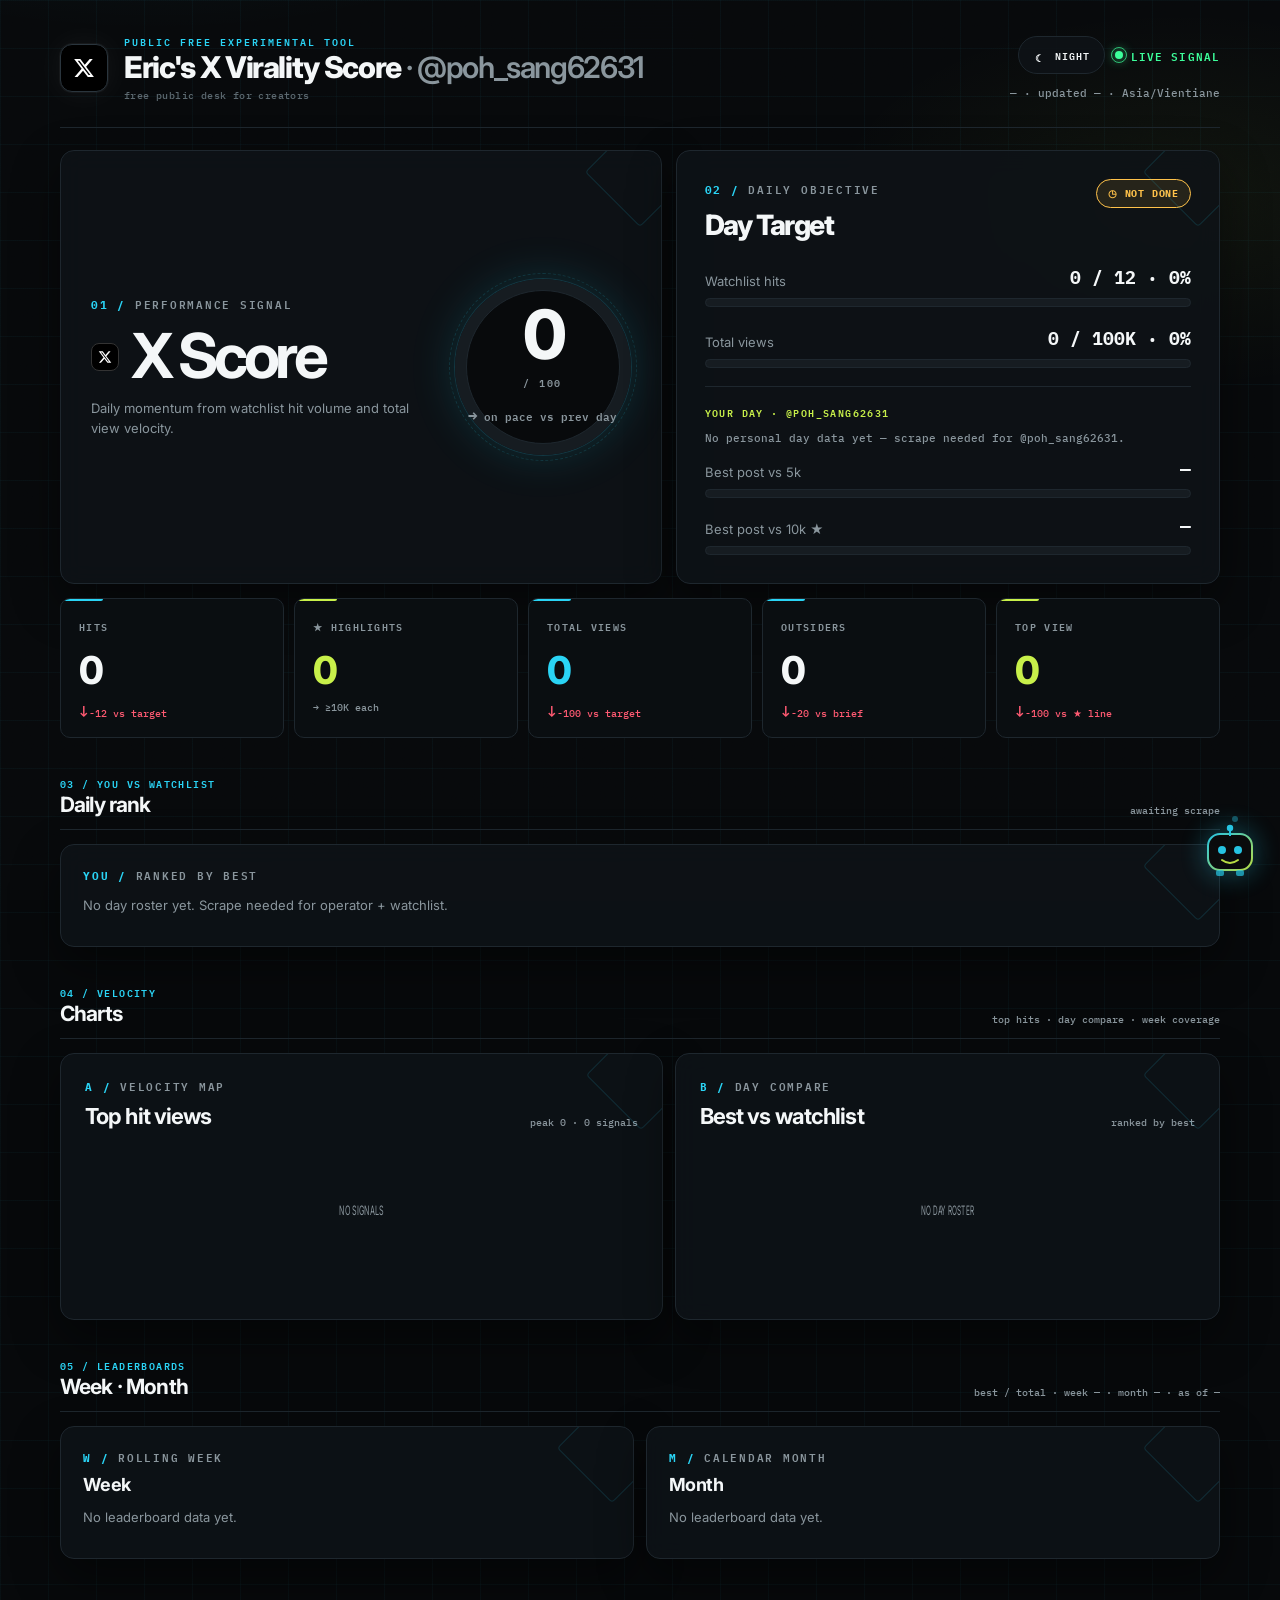
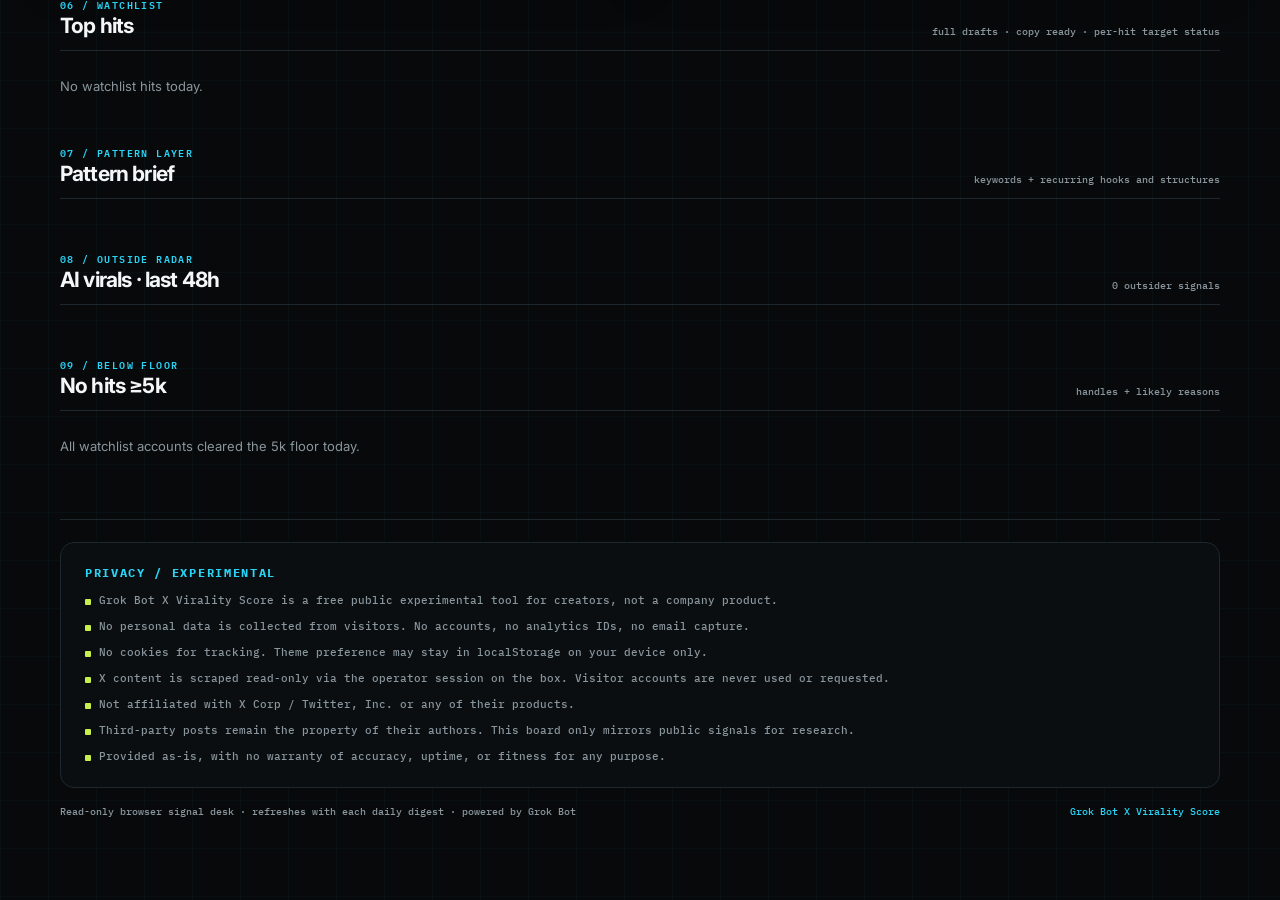
==== index.html @ 89af6f84 "Add Eric's empty X virality Pages board. Serve index.html and a committed, demo-cleared data.json fr" ====
<!DOCTYPE html>
<html lang="en" data-theme="night">
<head>
<meta http-equiv="Cache-Control" content="no-cache" />
<meta http-equiv="Pragma" content="no-cache" />
<meta charset="utf-8" />
<meta name="viewport" content="width=device-width, initial-scale=1, viewport-fit=cover" />
<meta name="theme-color" content="#07090b" />
<meta name="color-scheme" content="dark light" />
<title>Grok Bot X Virality Score · @your_handle</title>
<link rel="preconnect" href="https://fonts.googleapis.com" />
<link rel="preconnect" href="https://fonts.gstatic.com" crossorigin />
<link href="https://fonts.googleapis.com/css2?family=Inter:wght@400;500;600;700;800;900&family=IBM+Plex+Mono:wght@400;500;600&display=swap" rel="stylesheet" />
<style>
/* xvs-dash-2026 · Grok Bot X Virality Score board */
/* xvs-mobile-2026 · phone / tablet layout pass */
:root, html[data-theme="night"] {
  --bg:#07090b;
  --bg-elev:#0c1013;
  --panel:#0e1317;
  --panel-2:#12181d;
  --panel-glass:rgba(14,19,23,.88);
  --line:#1e272e;
  --line-strong:#2a353d;
  --text:#f4f7f8;
  --muted:#8a969d;
  --faint:#5c6970;
  --cyan:#2ad4f5;
  --cyan-2:#9eecff;
  --cyan-dim:rgba(42,212,245,.14);
  --lime:#c8f04a;
  --lime-dim:rgba(200,240,74,.12);
  --green:#3dff9b;
  --green-dim:rgba(61,255,155,.1);
  --red:#ff5a72;
  --amber:#ffc24a;
  --amber-dim:rgba(255,194,74,.1);
  --stat-bg:#0a0e11;
  --card:#0c1014;
  --track:#161c21;
  --ring-hole:#080a0c;
  --grid:rgba(42,212,245,.035);
  --glow:rgba(42,212,245,.09);
  --glow-2:rgba(200,240,74,.05);
  --shadow:0 18px 48px rgba(0,0,0,.45);
  --noise:rgba(255,255,255,.018);
  --scan:rgba(42,212,245,.03);
  --radius:14px;
  --radius-sm:10px;
  --ease:cubic-bezier(.22,.8,.24,1);
  --theme-dur:.42s;
}
html[data-theme="day"] {
  --bg:#f3f6f8;
  --bg-elev:#ffffff;
  --panel:#ffffff;
  --panel-2:#eef3f5;
  --panel-glass:rgba(255,255,255,.9);
  --line:#d4dee3;
  --line-strong:#b8c6cd;
  --text:#0a1215;
  --muted:#55656d;
  --faint:#7a8a92;
  --cyan:#048fad;
  --cyan-2:#036a82;
  --cyan-dim:rgba(4,143,173,.1);
  --lime:#4f8f00;
  --lime-dim:rgba(79,143,0,.1);
  --green:#0a8a4e;
  --green-dim:rgba(10,138,78,.1);
  --red:#c9223c;
  --amber:#a86a00;
  --amber-dim:rgba(168,106,0,.1);
  --stat-bg:#ffffff;
  --card:#ffffff;
  --track:#e3eaed;
  --ring-hole:#f7fafb;
  --grid:rgba(4,143,173,.055);
  --glow:rgba(4,143,173,.1);
  --glow-2:rgba(79,143,0,.06);
  --shadow:0 16px 40px rgba(10,18,21,.08);
  --noise:rgba(10,18,21,.02);
  --scan:rgba(4,143,173,.025);
}
*,*::before,*::after{box-sizing:border-box}
html{scroll-behavior:smooth;overflow-x:hidden;max-width:100%}
body.xvs-dash-2026,body.xvs-mobile-2026{overflow-x:hidden;max-width:100%;-webkit-tap-highlight-color:transparent}
body.xvs-mobile-2026{
  padding-left:env(safe-area-inset-left,0px);
  padding-right:env(safe-area-inset-right,0px);
  padding-bottom:env(safe-area-inset-bottom,0px);
}
body.xvs-dash-2026{
  margin:0;min-height:100vh;color:var(--text);
  font-family:Inter,system-ui,sans-serif;
  background-color:var(--bg);
  background-image:
    radial-gradient(900px 420px at 12% -8%, var(--glow), transparent 55%),
    radial-gradient(700px 380px at 92% 8%, var(--glow-2), transparent 50%),
    linear-gradient(var(--grid) 1px, transparent 1px),
    linear-gradient(90deg, var(--grid) 1px, transparent 1px);
  background-size:auto, auto, 48px 48px, 48px 48px;
  background-position:0 0, 0 0, 0 0, 0 0;
  transition:background-color var(--theme-dur) var(--ease), color var(--theme-dur) var(--ease);
  animation:gridDrift 48s linear infinite;
  -webkit-font-smoothing:antialiased;
}
@keyframes gridDrift{
  0%{background-position:0 0,0 0,0 0,0 0}
  100%{background-position:0 0,0 0,48px 48px,48px 48px}
}
body.xvs-dash-2026::before{
  content:"";position:fixed;inset:0;pointer-events:none;z-index:0;
  background:
    repeating-linear-gradient(0deg, transparent, transparent 2px, var(--scan) 3px),
    radial-gradient(circle at 50% 0%, var(--noise), transparent 60%);
  opacity:.55;mix-blend-mode:soft-light;
}
body.xvs-dash-2026::after{
  content:"";position:fixed;inset:0;pointer-events:none;z-index:0;opacity:.4;
  background-image:url("data:image/svg+xml,%3Csvg viewBox='0 0 200 200' xmlns='http://www.w3.org/2000/svg'%3E%3Cfilter id='n'%3E%3CfeTurbulence type='fractalNoise' baseFrequency='0.85' numOctaves='3' stitchTiles='stitch'/%3E%3C/filter%3E%3Crect width='100%25' height='100%25' filter='url(%23n)' opacity='0.45'/%3E%3C/svg%3E");
  background-size:180px 180px;mix-blend-mode:overlay;
}
a{color:inherit}
.wrap{width:min(1160px,calc(100% - 40px));margin:auto;padding:28px 0 80px;position:relative;z-index:1}

/* Header */
.site-header{display:flex;justify-content:space-between;align-items:center;gap:20px;padding:8px 0 26px;border-bottom:1px solid var(--line)}
.brand-lockup{display:flex;align-items:center;gap:16px;min-width:0}
.x-logo{
  width:48px;height:48px;display:grid;place-items:center;flex:none;
  border:1px solid var(--line-strong);background:#000;color:#fff;
  border-radius:12px;box-shadow:0 0 0 1px rgba(255,255,255,.04),0 0 32px rgba(255,255,255,.06);
  transition:transform .35s var(--ease), box-shadow .35s var(--ease);
}
.x-logo:hover{transform:translateY(-1px) scale(1.02)}
html[data-theme="day"] .x-logo{background:#111;box-shadow:0 8px 20px rgba(0,0,0,.12)}
.x-logo svg{width:22px;height:22px}
.eyebrow{font:600 10px/1 "IBM Plex Mono",monospace;text-transform:uppercase;letter-spacing:.2em;color:var(--cyan)}
h1{margin:6px 0 0;font-size:clamp(20px,3vw,30px);line-height:1.05;letter-spacing:-.045em;font-weight:800}
.handle{color:var(--muted);font-weight:600}
.powered{margin-top:7px;font:500 10px/1 "IBM Plex Mono",monospace;color:var(--faint);letter-spacing:.04em}
.header-meta{text-align:right;display:flex;flex-direction:column;align-items:flex-end;gap:10px}
.header-actions{display:flex;align-items:center;gap:10px}
.theme-toggle{
  border:1px solid var(--line);background:var(--panel-glass);backdrop-filter:blur(10px);
  color:var(--text);padding:9px 14px;font:600 10px "IBM Plex Mono",monospace;
  letter-spacing:.1em;text-transform:uppercase;cursor:pointer;border-radius:999px;
  display:inline-flex;align-items:center;gap:8px;
  transition:border-color .25s, color .25s, background .25s, transform .25s var(--ease);
}
.theme-toggle:hover{border-color:var(--cyan);color:var(--cyan);transform:translateY(-1px)}
.theme-toggle .ico{width:14px;height:14px;display:grid;place-items:center}
.live{display:inline-flex;align-items:center;gap:8px;font:600 11px "IBM Plex Mono",monospace;text-transform:uppercase;letter-spacing:.1em;color:var(--green)}
.live-dot{width:8px;height:8px;background:var(--green);border-radius:50%;box-shadow:0 0 12px var(--green);position:relative}
.live-dot::after{content:"";position:absolute;inset:-4px;border-radius:50%;border:1px solid var(--green);opacity:.7;animation:livePulse 1.6s ease-out infinite}
@keyframes livePulse{0%{transform:scale(.6);opacity:.8}70%{transform:scale(1.9);opacity:0}100%{transform:scale(1.9);opacity:0}}
#meta{margin-top:2px;color:var(--muted);font:500 11px "IBM Plex Mono",monospace}

/* Panels & reveal */
.hero{display:grid;grid-template-columns:1.05fr .95fr;gap:14px;margin:22px 0 14px}
.panel{
  position:relative;background:var(--panel-glass);border:1px solid var(--line);
  border-radius:var(--radius);overflow:hidden;backdrop-filter:blur(12px);
  box-shadow:var(--shadow);
  transition:background var(--theme-dur), border-color var(--theme-dur), transform .35s var(--ease), box-shadow .35s var(--ease);
}
.panel::after{
  content:"";position:absolute;right:-18px;top:-18px;width:78px;height:78px;
  border:1px solid var(--cyan-dim);transform:rotate(45deg);border-radius:4px;pointer-events:none;
}
.panel:hover{border-color:var(--line-strong)}
.reveal{opacity:0;transform:translateY(14px);animation:riseIn .7s var(--ease) forwards}
.reveal:nth-child(1){animation-delay:.04s}
.reveal:nth-child(2){animation-delay:.1s}
.reveal:nth-child(3){animation-delay:.16s}
.reveal:nth-child(4){animation-delay:.22s}
.reveal:nth-child(5){animation-delay:.28s}
@keyframes riseIn{to{opacity:1;transform:none}}

.score-panel{min-height:300px;padding:28px 30px;display:grid;grid-template-columns:1fr auto;align-items:center;gap:18px}
.panel-label{font:600 11px "IBM Plex Mono",monospace;text-transform:uppercase;letter-spacing:.16em;color:var(--muted)}
.panel-label strong{color:var(--cyan)}
.score-title-row{display:flex;align-items:center;gap:12px;margin:14px 0 12px}
.score-title-row .x-mark{
  width:28px;height:28px;display:grid;place-items:center;background:#000;border:1px solid #333;
  border-radius:8px;color:#fff;flex:none;
}
.score-title-row .x-mark svg{width:14px;height:14px}
.score-copy h2{font-size:clamp(34px,5vw,62px);line-height:.95;margin:0;letter-spacing:-.07em}
.score-copy p{max-width:340px;margin:0;color:var(--muted);font-size:13px;line-height:1.55}
.score-ring{
  --score:0;position:relative;width:176px;height:176px;border-radius:50%;display:grid;place-items:center;
  background:conic-gradient(var(--cyan) calc(var(--score)*1%), var(--track) 0);
  box-shadow:0 0 0 1px var(--cyan-dim), 0 0 48px rgba(42,212,245,.16);
  transition:box-shadow .4s;
}
.score-ring::before{content:"";position:absolute;inset:11px;border-radius:50%;background:var(--ring-hole);border:1px solid var(--line)}
.score-ring::after{
  content:"";position:absolute;inset:-6px;border-radius:50%;border:1px dashed var(--cyan-dim);
  animation:ringSpin 28s linear infinite;pointer-events:none;
}
@keyframes ringSpin{to{transform:rotate(360deg)}}
.score-inner{position:relative;text-align:center;z-index:1}
.score-number{font:800 68px/.9 Inter,sans-serif;letter-spacing:-.08em;font-variant-numeric:tabular-nums}
.score-of{font:600 10px "IBM Plex Mono",monospace;color:var(--muted);letter-spacing:.18em;margin-top:8px}
.trend{margin-top:11px;display:inline-flex;align-items:center;gap:6px;font:600 11px "IBM Plex Mono",monospace}
.trend.up{color:var(--green)}.trend.down{color:var(--red)}.trend.flat{color:var(--muted)}
.trend-arrow{font-size:16px}

.target-panel{min-height:300px;padding:28px;display:flex;flex-direction:column}
.target-head{display:flex;justify-content:space-between;align-items:start;gap:16px}
.target-title{font-size:28px;font-weight:800;letter-spacing:-.05em;margin-top:10px}
.target-state{
  border:1px solid currentColor;padding:7px 11px;font:700 10px "IBM Plex Mono",monospace;
  letter-spacing:.08em;border-radius:999px;
}
.target-state.done{color:var(--green);background:var(--green-dim)}
.target-state.pending{color:var(--amber);background:var(--amber-dim)}
.target-list{display:grid;gap:20px;margin-top:auto;padding-top:24px}
.target-row-head{display:flex;justify-content:space-between;align-items:end;font-size:13px;color:var(--muted)}
.target-row-head b{font:700 18px "IBM Plex Mono",monospace;color:var(--text)}
.target-track{height:9px;margin-top:9px;background:var(--track);border:1px solid var(--line);overflow:hidden;border-radius:999px}
.target-fill{
  height:100%;width:0;background:linear-gradient(90deg,var(--cyan),var(--cyan-2));
  box-shadow:0 0 16px rgba(42,212,245,.35);transition:width 1.15s var(--ease);border-radius:inherit;
}
.target-fill.done{background:linear-gradient(90deg,var(--green),var(--lime));box-shadow:0 0 16px rgba(61,255,155,.3)}

/* Stats */
.stats{display:grid;grid-template-columns:repeat(5,1fr);gap:10px;margin:14px 0}
.stat{
  min-height:128px;background:var(--stat-bg);border:1px solid var(--line);padding:18px 18px 16px;
  position:relative;overflow:hidden;border-radius:var(--radius-sm);
  transition:transform .3s var(--ease), border-color .3s, box-shadow .3s;
}
.stat:hover{transform:translateY(-2px);border-color:var(--line-strong);box-shadow:var(--shadow)}
.stat::before{content:"";position:absolute;left:0;top:0;width:42px;height:2px;background:var(--cyan);border-radius:0 0 2px 0}
.stat:nth-child(2)::before,.stat:nth-child(5)::before{background:var(--lime)}
.stat-k{font:600 10px "IBM Plex Mono",monospace;color:var(--muted);text-transform:uppercase;letter-spacing:.13em}
.stat-v{margin-top:12px;font-size:clamp(26px,3vw,40px);font-weight:800;letter-spacing:-.06em;color:var(--text);white-space:nowrap;font-variant-numeric:tabular-nums}
.stat:nth-child(2) .stat-v,.stat:nth-child(5) .stat-v{color:var(--lime)}
.stat:nth-child(3) .stat-v{color:var(--cyan)}
.stat-note{margin-top:8px;font:500 10px "IBM Plex Mono",monospace;color:var(--muted)}
.up{color:var(--green)!important}.down{color:var(--red)!important}.flat{color:var(--muted)!important}

/* Charts */
.charts-row{display:grid;grid-template-columns:1.05fr .95fr;gap:12px;margin-bottom:18px}
.chart-panel{padding:22px 24px}
.chart-head{display:flex;align-items:end;justify-content:space-between;gap:14px;margin-bottom:16px}
.chart-head h2{margin:8px 0 0;font-size:22px;letter-spacing:-.04em}
.chart-scale{font:500 10px "IBM Plex Mono",monospace;color:var(--muted)}
#sparkline,#day-compare{height:130px;width:100%;display:block}
.spark-labels,.compare-labels{display:flex;justify-content:space-around;margin-top:8px;color:var(--muted);font:500 9px "IBM Plex Mono",monospace;overflow:hidden;gap:4px}
.spark-labels span,.compare-labels span{overflow:hidden;text-overflow:ellipsis;white-space:nowrap;max-width:9%}

/* Sections */
.section-head{margin:36px 0 14px;padding-bottom:12px;border-bottom:1px solid var(--line);display:flex;align-items:end;justify-content:space-between;gap:15px}
.section-head h2{margin:0;font-size:21px;letter-spacing:-.04em}
.section-index{color:var(--cyan);font:600 10px "IBM Plex Mono",monospace;letter-spacing:.14em;text-transform:uppercase}
.section-note{color:var(--muted);font:500 10px "IBM Plex Mono",monospace;text-align:right}

.hits-col{display:flex;flex-direction:column;gap:12px}
.card{
  background:var(--card);border:1px solid var(--line);padding:22px;position:relative;border-radius:var(--radius-sm);
  transition:border-color .28s, transform .28s var(--ease), box-shadow .28s;
}
.card:hover{border-color:var(--cyan);transform:translateY(-2px);box-shadow:0 12px 32px rgba(0,0,0,.18)}
.card.pending{opacity:.72;border-style:dashed}
.card-top{display:flex;justify-content:space-between;gap:18px;align-items:flex-start}
.identity{display:flex;gap:12px;align-items:center}
.rank{
  width:34px;height:34px;display:grid;place-items:center;background:var(--panel-2);
  border:1px solid var(--line);color:var(--cyan);font:600 11px "IBM Plex Mono",monospace;border-radius:8px;
}
.name{font-weight:750;letter-spacing:-.02em}
.card .handle{font:500 11px "IBM Plex Mono",monospace;margin-top:4px}
.views-big{text-align:right;color:var(--lime);font:700 18px "IBM Plex Mono",monospace;white-space:nowrap}
.views-big small{display:block;color:var(--muted);font-size:9px;text-transform:uppercase;letter-spacing:.12em;margin-top:5px}
.hit-target{margin:16px 0 0;display:flex;align-items:center;gap:9px;flex-wrap:wrap;font:600 10px "IBM Plex Mono",monospace;text-transform:uppercase;letter-spacing:.05em}
.hit-target .mark{display:grid;place-items:center;width:20px;height:20px;border-radius:50%;font-weight:800}
.hit-target.done{color:var(--green)}
.hit-target.done .mark{background:var(--green);color:#001b0c}
.hit-target.not-done{color:var(--amber)}
.hit-target.not-done .mark{border:1px solid var(--amber);color:var(--amber)}
.hook{color:var(--muted);font-size:14px;line-height:1.6;margin-top:15px;opacity:.95}
html[data-theme="night"] .hook{color:#c4ced1}
.chip{
  display:inline-flex;align-items:center;gap:7px;margin-top:12px;padding:7px 11px;
  border:1px solid rgba(42,212,245,.35);background:var(--cyan-dim);color:var(--cyan-2);
  font:500 10px/1.4 "IBM Plex Mono",monospace;border-radius:999px;
}
html[data-theme="day"] .chip{border-color:#9ad3e0;background:#e8f7fb;color:var(--cyan-2)}
.chip::before{content:"▶";font-size:8px}
.draft-block{margin-top:15px;background:var(--panel-2);border:1px solid var(--line);padding:14px;border-radius:10px}
.draft-head{display:flex;align-items:center;justify-content:space-between;gap:10px}
.draft-label{font:600 9px "IBM Plex Mono",monospace;color:var(--muted);text-transform:uppercase;letter-spacing:.15em}
.copy-btn{
  border:1px solid var(--cyan);background:transparent;color:var(--cyan);padding:6px 11px;
  font:600 9px "IBM Plex Mono",monospace;cursor:pointer;border-radius:999px;
  transition:background .2s, color .2s, transform .2s;
}
.copy-btn:hover,.copy-btn.copied{background:var(--cyan);color:#001014;transform:translateY(-1px)}
.draft-text{white-space:pre-wrap;word-break:break-word;max-height:220px;overflow:auto;color:var(--muted);font:400 11px/1.58 "IBM Plex Mono",monospace;margin:12px 0 0}
.post-link{display:inline-block;margin-top:14px;color:var(--text);font:600 10px "IBM Plex Mono",monospace;text-decoration:none;border-bottom:1px solid var(--cyan);padding-bottom:3px}
.post-link.disabled{color:var(--muted);border-color:var(--muted);pointer-events:none}
.tags{display:flex;flex-wrap:wrap;gap:8px}
.tag{border:1px solid var(--line);background:var(--panel-2);padding:9px 12px;color:var(--muted);font-size:11px;border-radius:999px;transition:border-color .2s, color .2s}
.tag:hover{border-color:var(--cyan);color:var(--cyan)}
.tag::before{content:"# ";color:var(--cyan)}
.grid{display:grid;grid-template-columns:repeat(2,1fr);gap:11px}
.grid .card{min-height:200px}
.narrative{margin-top:11px;padding:20px;border-left:3px solid var(--lime);background:var(--panel-2);color:var(--muted);font-size:13px;line-height:1.65;border-radius:0 var(--radius-sm) var(--radius-sm) 0}
.muted{color:var(--muted);font-size:13px}
.boards{display:grid;grid-template-columns:1fr 1fr;gap:12px;margin-bottom:8px}
.board-panel{padding:20px 22px}
.board-panel h3{margin:8px 0 14px;font-size:18px;letter-spacing:-.03em}
.lb-row{display:grid;grid-template-columns:36px 1fr auto;gap:12px;align-items:center;padding:10px 0;border-top:1px solid var(--line)}
.lb-row:first-of-type{border-top:0}
.lb-handle{font:700 13px "IBM Plex Mono",monospace;color:var(--cyan)}
.lb-meta{font:500 10px "IBM Plex Mono",monospace;color:var(--muted);margin-top:3px}
.lb-views{font:700 13px "IBM Plex Mono",monospace;color:var(--lime);text-align:right;white-space:nowrap}
.lb-views small{display:block;color:var(--muted);font-size:9px;margin-top:3px;font-weight:500}
.nohits-block{display:grid;gap:10px}
.nohit{
  display:grid;grid-template-columns:minmax(140px,180px) 1fr auto;gap:14px;align-items:start;
  background:var(--card);border:1px solid var(--line);padding:16px 18px;position:relative;overflow:hidden;border-radius:var(--radius-sm);
}
.nohit::before{content:"";position:absolute;left:0;top:0;bottom:0;width:3px;background:var(--amber)}
.nohit-handle{font:800 16px/1.2 "IBM Plex Mono",monospace;color:var(--amber);letter-spacing:-.02em}
.nohit-badge{margin-top:8px;display:inline-flex;padding:4px 8px;border:1px solid var(--amber);color:var(--amber);font:700 9px "IBM Plex Mono",monospace;letter-spacing:.08em;text-transform:uppercase;border-radius:999px}
.nohit-reason{color:var(--muted);font-size:13px;line-height:1.55}
.nohit-max{font:600 11px "IBM Plex Mono",monospace;color:var(--muted);text-align:right;white-space:nowrap}
.nohit-max b{display:block;color:var(--text);font-size:16px;margin-top:4px}
footer{margin-top:52px;padding-top:22px;border-top:1px solid var(--line);color:var(--muted)}
.privacy{background:var(--stat-bg);border:1px solid var(--line);padding:22px 24px;margin-bottom:16px;border-radius:var(--radius)}
.privacy h3{margin:0 0 12px;font:700 12px "IBM Plex Mono",monospace;letter-spacing:.14em;text-transform:uppercase;color:var(--cyan)}
.privacy ul{margin:0;padding:0;list-style:none;display:grid;gap:9px}
.privacy li{font:500 11px/1.55 "IBM Plex Mono",monospace;color:var(--muted);padding-left:14px;position:relative}
.privacy li::before{content:"";position:absolute;left:0;top:7px;width:6px;height:6px;background:var(--lime);border-radius:1px}
.footer-row{display:flex;justify-content:space-between;gap:20px;font:500 10px/1.6 "IBM Plex Mono",monospace}
.footer-mark{color:var(--cyan)}

/* Ambient bot */
.grok-ambient{position:fixed;right:18px;bottom:18px;width:64px;height:64px;z-index:20;pointer-events:none;opacity:.92;filter:drop-shadow(0 0 14px rgba(42,212,245,.4));animation:floatBot 4.5s ease-in-out infinite}
.grok-ambient svg{width:100%;height:100%;display:block}
.grok-ambient .eye{animation:blink 5.2s infinite}
.grok-ambient .antenna{transform-origin:32px 10px;animation:wiggle 3.2s ease-in-out infinite}
@keyframes floatBot{0%,100%{transform:translateY(0)}50%{transform:translateY(-10px)}}
@keyframes blink{0%,92%,100%{opacity:1}94%,96%{opacity:.15}}
@keyframes wiggle{0%,100%{transform:rotate(0)}50%{transform:rotate(8deg)}}
.grok-trail{position:fixed;right:42px;bottom:78px;width:6px;height:6px;border-radius:50%;background:var(--cyan);opacity:.35;z-index:19;pointer-events:none;animation:trail 4.5s ease-in-out infinite}
@keyframes trail{0%,100%{transform:translateY(0);opacity:.15}50%{transform:translateY(-18px);opacity:.45}}

.lb-row.you,.roster-row.you{
  border:1px solid rgba(200,240,74,.5);background:var(--lime-dim);
  box-shadow:inset 3px 0 0 var(--lime);padding-left:10px;margin:4px 0;border-radius:8px;
}
.you-chip{display:inline-flex;align-items:center;margin-left:8px;padding:2px 7px;border:1px solid var(--lime);color:var(--lime);font:800 9px "IBM Plex Mono",monospace;letter-spacing:.1em;vertical-align:middle;border-radius:999px}
.your-day{margin-top:18px;padding-top:16px;border-top:1px solid var(--line)}
.your-day .yd-label{font:600 10px "IBM Plex Mono",monospace;text-transform:uppercase;letter-spacing:.14em;color:var(--lime);margin-bottom:10px}
.your-day .yd-meta{font:500 11px "IBM Plex Mono",monospace;color:var(--muted);margin-bottom:12px}
.your-day .yd-meta a{color:var(--cyan);text-decoration:none;border-bottom:1px solid rgba(42,212,245,.35)}
.roster-panel{padding:20px 22px;margin-bottom:8px}
.roster-list{display:grid;gap:0}
.roster-row{display:grid;grid-template-columns:36px 1fr auto auto;gap:12px;align-items:center;padding:9px 8px;border-top:1px solid var(--line);border-radius:6px;transition:background .2s}
.roster-row:first-child{border-top:0}
.roster-row:hover{background:var(--panel-2)}
.roster-handle{font:700 13px "IBM Plex Mono",monospace;color:var(--cyan)}
.roster-name{font:500 10px "IBM Plex Mono",monospace;color:var(--muted);margin-top:2px}
.roster-views{font:700 12px "IBM Plex Mono",monospace;color:var(--lime);text-align:right;white-space:nowrap}
.roster-badge{font:700 9px "IBM Plex Mono",monospace;letter-spacing:.08em;text-transform:uppercase;text-align:right;min-width:52px}
.roster-badge.hit{color:var(--green)}.roster-badge.miss{color:var(--amber)}

.week-strip{display:flex;gap:6px;flex-wrap:wrap;margin-top:14px}
.week-day{
  flex:1;min-width:52px;padding:8px 6px;text-align:center;border:1px solid var(--line);
  background:var(--panel-2);border-radius:8px;font:600 9px "IBM Plex Mono",monospace;color:var(--muted);
  transition:border-color .25s, color .25s, background .25s;
}
.week-day.on{border-color:var(--cyan);color:var(--cyan);background:var(--cyan-dim)}
.week-day .wd-d{display:block;font-size:11px;color:var(--text);margin-top:3px;letter-spacing:0}

@media(max-width:980px){
  .hero,.charts-row{grid-template-columns:1fr}
  .stats{grid-template-columns:repeat(3,1fr)}
  .score-panel,.target-panel{min-height:0}
  .grid,.boards{grid-template-columns:1fr}
  .nohit{grid-template-columns:1fr}
  .nohit-max{text-align:left}
}
/* —— xvs-mobile-2026 —— */
@media(max-width:768px){
  .wrap{
    width:min(100% - 24px,1160px);
    padding:14px 0 calc(64px + env(safe-area-inset-bottom,0px));
  }
  .site-header{
    flex-direction:column;align-items:stretch;gap:14px;
    padding:max(8px,env(safe-area-inset-top,0px)) 0 18px;
  }
  .brand-lockup{gap:12px}
  .header-meta{align-items:stretch;text-align:left;width:100%}
  .header-actions{flex-wrap:wrap;gap:10px;width:100%}
  .theme-toggle{
    min-height:44px;min-width:44px;padding:12px 16px;font-size:11px;
    touch-action:manipulation;
  }
  .live{min-height:44px;padding:0 4px;display:inline-flex;align-items:center}
  .x-logo{width:44px;height:44px}
  h1{font-size:clamp(18px,5.2vw,24px);word-break:break-word}
  .handle{display:inline}
  #meta{font-size:10px;line-height:1.45;word-break:break-word}
  .hero,.charts-row{grid-template-columns:1fr;gap:12px;margin-top:14px}
  .score-panel,.target-panel{min-height:0}
  .score-panel{
    padding:20px 16px;grid-template-columns:1fr;justify-items:center;text-align:center;gap:16px;
  }
  .score-copy{width:100%;text-align:center}
  .score-title-row{justify-content:center}
  .score-copy p{max-width:none;margin:0 auto;font-size:12px}
  .score-copy h2{font-size:clamp(28px,8vw,40px)}
  .score-ring{width:min(148px,42vw);height:min(148px,42vw);margin:0 auto}
  .score-number{font-size:clamp(42px,12vw,56px)}
  .target-panel{padding:20px 16px}
  .target-head{flex-wrap:wrap;gap:10px}
  .target-title{font-size:clamp(22px,6vw,28px)}
  .target-row-head{flex-wrap:wrap;gap:6px}
  .target-row-head b{font-size:clamp(13px,3.6vw,16px);word-break:break-word}
  .stats{grid-template-columns:repeat(2,1fr);gap:8px}
  .stat{min-height:104px;padding:14px 12px}
  .stat-v{font-size:clamp(22px,6.5vw,30px);white-space:nowrap;overflow:hidden;text-overflow:ellipsis}
  .stat-note{font-size:9px}
  .chart-panel{padding:16px 12px;overflow:hidden}
  .chart-head{flex-wrap:wrap;align-items:flex-start;gap:8px}
  .chart-head h2{font-size:18px}
  #sparkline,#day-compare{height:110px;max-width:100%}
  .spark-labels,.compare-labels{
    justify-content:space-between;gap:2px;overflow:hidden;width:100%;
  }
  .spark-labels span,.compare-labels span{
    max-width:none;flex:1 1 0;min-width:0;font-size:8px;text-align:center;
  }
  .week-strip{gap:5px}
  .week-day{min-width:calc(25% - 5px);flex:1 1 calc(25% - 5px);padding:10px 4px}
  .section-head{flex-wrap:wrap;align-items:flex-start;gap:8px;margin:28px 0 12px}
  .section-head h2{font-size:18px}
  .section-note{text-align:left;max-width:100%;font-size:9px}
  .roster-panel,.board-panel{padding:14px 12px;overflow:hidden}
  .roster-row{
    grid-template-columns:28px minmax(0,1fr) auto;gap:8px;padding:10px 4px;align-items:start;
  }
  .roster-row .roster-badge{grid-column:3;grid-row:1}
  .roster-views{
    grid-column:2 / -1;grid-row:2;text-align:left;font-size:11px;
    white-space:normal;word-break:break-word;padding-left:0;
  }
  .roster-handle,.lb-handle{font-size:12px;overflow:hidden;text-overflow:ellipsis;white-space:nowrap;max-width:100%}
  .roster-name,.lb-meta{overflow:hidden;text-overflow:ellipsis;white-space:nowrap;max-width:100%}
  .boards,.grid{grid-template-columns:1fr}
  .lb-row{grid-template-columns:28px minmax(0,1fr);gap:8px;align-items:start}
  .lb-views{
    grid-column:2;text-align:left;font-size:12px;white-space:normal;word-break:break-word;margin-top:2px;
  }
  .card{padding:16px 14px;width:100%;max-width:100%}
  .card-top{flex-direction:column;gap:10px;align-items:stretch}
  .views-big{text-align:left;font-size:16px;white-space:normal;word-break:break-word}
  .identity{min-width:0}
  .name{overflow:hidden;text-overflow:ellipsis}
  .draft-block{padding:12px;max-width:100%}
  .draft-head{flex-wrap:wrap;gap:8px}
  .copy-btn{
    min-height:44px;min-width:72px;padding:10px 16px;font-size:11px;
    touch-action:manipulation;
  }
  .draft-text{max-height:180px;-webkit-overflow-scrolling:touch;font-size:10px}
  .nohit{grid-template-columns:1fr;gap:10px}
  .nohit-max{text-align:left}
  .tags{gap:6px}
  .tag{padding:10px 12px;font-size:11px}
  .footer-row{flex-direction:column;gap:8px}
  .privacy{padding:16px}
  .grok-ambient,.grok-trail{display:none}
  .panel::after{display:none}
}
@media(max-width:430px){
  .wrap{width:min(100% - 16px,1160px)}
  .stats{grid-template-columns:repeat(2,1fr)}
  .stat:nth-child(5){grid-column:1 / -1}
  .score-ring{width:124px;height:124px}
  .score-number{font-size:44px}
  .target-row-head b{font-size:12px}
  .week-day{min-width:calc(33.33% - 5px);flex:1 1 calc(33.33% - 5px)}
  .eyebrow{letter-spacing:.12em;font-size:9px}
  .powered{font-size:9px}
}
@media(min-width:431px) and (max-width:620px){
  .score-panel{grid-template-columns:1fr auto;justify-items:stretch;text-align:left}
  .score-copy{text-align:left}
  .score-title-row{justify-content:flex-start}
  .score-ring{margin:0}
}
@media(hover:none){
  .stat:hover,.card:hover,.panel:hover,.theme-toggle:hover,.x-logo:hover,.tag:hover{transform:none}
  .card:hover{box-shadow:none}
  .roster-row:hover{background:transparent}
  .roster-row.you:hover{background:var(--lime-dim)}
}

@media (prefers-reduced-motion: reduce){
  body.xvs-dash-2026{animation:none!important}
  .live-dot::after,.grok-ambient,.grok-ambient .eye,.grok-ambient .antenna,.grok-trail,
  .score-ring::after,.target-fill,.reveal,.stat,.card,.theme-toggle,.x-logo{animation:none!important;transition:none!important}
  .reveal{opacity:1;transform:none}
}
</style>
</head>
<body class="xvs-dash-2026 xvs-mobile-2026">
<div class="grok-trail" aria-hidden="true"></div>
<div class="grok-ambient" aria-hidden="true" title="Grok Bot (decorative)">
  <svg viewBox="0 0 64 64" role="img">
    <defs>
      <linearGradient id="gb" x1="0" y1="0" x2="1" y2="1">
        <stop offset="0%" stop-color="#2ad4f5"/>
        <stop offset="100%" stop-color="#c8f04a"/>
      </linearGradient>
    </defs>
    <rect x="10" y="16" width="44" height="36" rx="12" fill="#0b0d0e" stroke="url(#gb)" stroke-width="2"/>
    <circle class="antenna" cx="32" cy="10" r="3.2" fill="#2ad4f5"/>
    <path class="antenna" d="M32 13 V18" stroke="#2ad4f5" stroke-width="2"/>
    <circle class="eye" cx="24" cy="32" r="4" fill="#2ad4f5"/>
    <circle class="eye" cx="40" cy="32" r="4" fill="#2ad4f5"/>
    <path d="M24 42 Q32 48 40 42" fill="none" stroke="#c8f04a" stroke-width="2" stroke-linecap="round"/>
    <rect x="18" y="52" width="8" height="6" rx="2" fill="#2ad4f5" opacity=".7"/>
    <rect x="38" y="52" width="8" height="6" rx="2" fill="#2ad4f5" opacity=".7"/>
  </svg>
</div>
<div class="wrap">
  <header class="site-header reveal">
    <div class="brand-lockup">
      <div class="x-logo" aria-label="X"><svg viewBox="0 0 24 24" role="img" aria-hidden="true"><path fill="currentColor" d="M18.244 2.25h3.308l-7.227 8.26 8.502 11.24h-6.657l-5.214-6.817-5.967 6.817H1.68l7.73-8.835L1.254 2.25H8.08l4.713 6.231 5.45-6.231Zm-1.161 17.52h1.833L7.084 4.126H5.117L17.083 19.77Z"/></svg></div>
      <div>
        <div class="eyebrow">public free experimental tool</div>
        <h1 id="brand-title">Grok Bot X Virality Score <span class="handle" id="brand-handle">· @your_handle</span></h1>
        <div class="powered">free public desk for creators</div>
      </div>
    </div>
    <div class="header-meta">
      <div class="header-actions">
        <button type="button" class="theme-toggle" id="theme-toggle" aria-label="Toggle day and night theme"><span class="ico" id="theme-ico">☾</span><span id="theme-label">Night</span></button>
        <div class="live" title="Live signal"><span class="live-dot" aria-hidden="true"></span>LIVE SIGNAL</div>
      </div>
      <div id="meta">loading data…</div>
    </div>
  </header>

  <main>
    <section class="hero" aria-label="X Score and day target">
      <article class="panel score-panel reveal">
        <div class="score-copy">
          <div class="panel-label"><strong>01 /</strong> performance signal</div>
          <div class="score-title-row">
            <div class="x-mark" aria-hidden="true"><svg viewBox="0 0 24 24"><path fill="currentColor" d="M18.244 2.25h3.308l-7.227 8.26 8.502 11.24h-6.657l-5.214-6.817-5.967 6.817H1.68l7.73-8.835L1.254 2.25H8.08l4.713 6.231 5.45-6.231Zm-1.161 17.52h1.833L7.084 4.126H5.117L17.083 19.77Z"/></svg></div>
            <h2>X Score</h2>
          </div>
          <p>Daily momentum from watchlist hit volume and total view velocity.</p>
        </div>
        <div class="score-ring" id="score-ring"><div class="score-inner"><div class="score-number" id="x-score" data-count="0">0</div><div class="score-of">/ 100</div><div class="trend flat" id="score-trend"><span class="trend-arrow">→</span><span>calculating</span></div></div></div>
      </article>
      <article class="panel target-panel reveal">
        <div class="target-head"><div><div class="panel-label"><strong>02 /</strong> daily objective</div><div class="target-title">Day Target</div></div><div class="target-state pending" id="target-state">◷ NOT DONE</div></div>
        <div class="target-list">
          <div><div class="target-row-head"><span>Watchlist hits</span><b id="hits-target-copy">—</b></div><div class="target-track"><div class="target-fill" id="hits-progress"></div></div></div>
          <div><div class="target-row-head"><span>Total views</span><b id="views-target-copy">—</b></div><div class="target-track"><div class="target-fill" id="views-progress"></div></div></div>
        </div>
        <div class="your-day" id="your-day">
          <div class="yd-label" id="your-day-label">Your day · @your_handle</div>
          <div class="yd-meta" id="your-day-meta">loading…</div>
          <div class="target-list" style="padding-top:0;margin-top:0;gap:16px">
            <div><div class="target-row-head"><span>Best post vs 5k</span><b id="you-5k-copy">—</b></div><div class="target-track"><div class="target-fill" id="you-5k-progress"></div></div></div>
            <div><div class="target-row-head"><span>Best post vs 10k ★</span><b id="you-10k-copy">—</b></div><div class="target-track"><div class="target-fill" id="you-10k-progress"></div></div></div>
          </div>
        </div>
      </article>
    </section>

    <section class="stats" id="stats" aria-label="Daily metrics"></section>

    <div class="section-head reveal"><div><div class="section-index">03 / you vs watchlist</div><h2>Daily rank</h2></div><div class="section-note" id="roster-note">best / total · ranked by best</div></div>
    <section class="panel roster-panel reveal" aria-label="You versus watchlist">
      <div class="panel-label"><strong>YOU /</strong> ranked by best</div>
      <div class="roster-list" id="day-roster"></div>
    </section>

    <div class="section-head reveal"><div><div class="section-index">04 / velocity</div><h2>Charts</h2></div><div class="section-note">top hits · day compare · week coverage</div></div>
    <div class="charts-row">
      <section class="panel chart-panel reveal">
        <div class="chart-head"><div><div class="panel-label"><strong>A /</strong> velocity map</div><h2>Top hit views</h2></div><div class="chart-scale" id="chart-scale">top watchlist signals</div></div>
        <svg id="sparkline" viewBox="0 0 1000 130" preserveAspectRatio="none" role="img" aria-label="Mini bar chart of top hit views"></svg>
        <div class="spark-labels" id="spark-labels"></div>
      </section>
      <section class="panel chart-panel reveal">
        <div class="chart-head"><div><div class="panel-label"><strong>B /</strong> day compare</div><h2>Best vs watchlist</h2></div><div class="chart-scale" id="compare-scale">ranked by best</div></div>
        <svg id="day-compare" viewBox="0 0 1000 130" preserveAspectRatio="none" role="img" aria-label="Day comparison bar chart"></svg>
        <div class="compare-labels" id="compare-labels"></div>
        <div class="week-strip" id="week-strip" aria-label="Week days included"></div>
      </section>
    </div>

    <div class="section-head reveal"><div><div class="section-index">05 / leaderboards</div><h2>Week · Month</h2></div><div class="section-note" id="lb-note">best / total (≥5k hits)</div></div>
    <section class="boards" aria-label="Week and month leaderboards">
      <article class="panel board-panel reveal"><div class="panel-label"><strong>W /</strong> rolling week</div><h3 id="week-title">Week</h3><div id="week-board"></div></article>
      <article class="panel board-panel reveal"><div class="panel-label"><strong>M /</strong> calendar month</div><h3 id="month-title">Month</h3><div id="month-board"></div></article>
    </section>

    <div class="section-head reveal"><div><div class="section-index">06 / watchlist</div><h2>Top hits</h2></div><div class="section-note">full drafts · copy ready · per-hit target status</div></div>
    <section class="hits-col" id="hits"></section>

    <div class="section-head reveal"><div><div class="section-index">07 / pattern layer</div><h2>Pattern brief</h2></div><div class="section-note">keywords + recurring hooks and structures</div></div>
    <section class="tags" id="patterns"></section>

    <div class="section-head reveal"><div><div class="section-index">08 / outside radar</div><h2>AI virals · last 48h</h2></div><div class="section-note" id="viral-count">20 outsider signals</div></div>
    <section class="grid" id="virals"></section>
    <div class="narrative" id="virals-narrative" hidden></div>

    <div class="section-head reveal"><div><div class="section-index">09 / below floor</div><h2>No hits ≥5k</h2></div><div class="section-note">handles + likely reasons</div></div>
    <section class="nohits-block" id="nohits" aria-label="Accounts without 5k hits"></section>
  </main>

  <footer class="reveal">
    <div class="privacy">
      <h3>Privacy / Experimental</h3>
      <ul>
        <li>Grok Bot X Virality Score is a free public experimental tool for creators, not a company product.</li>
        <li>No personal data is collected from visitors. No accounts, no analytics IDs, no email capture.</li>
        <li>No cookies for tracking. Theme preference may stay in localStorage on your device only.</li>
        <li>X content is scraped read-only via the operator session on the box. Visitor accounts are never used or requested.</li>
        <li>Not affiliated with X Corp / Twitter, Inc. or any of their products.</li>
        <li>Third-party posts remain the property of their authors. This board only mirrors public signals for research.</li>
        <li>Provided as-is, with no warranty of accuracy, uptime, or fitness for any purpose.</li>
      </ul>
    </div>
    <div class="footer-row">
      <span>Read-only browser signal desk · refreshes with each daily digest · powered by Grok Bot</span>
      <span class="footer-mark">Grok Bot X Virality Score</span>
    </div>
  </footer>
</div>
<script>
const DASHBOARD_TARGETS = Object.freeze({ hits: 12, views: 100000, minHitViews: 5000, starViews: 10000 });
const THEME_KEY = 'xvs-theme';
let CONFIG_DEFAULT_THEME = null;
function esc(s){return String(s==null?'':s).replace(/&/g,'&amp;').replace(/</g,'&lt;').replace(/>/g,'&gt;').replace(/"/g,'&quot;').replace(/'/g,'&#39;')}
function num(n){n=Number(n);return Number.isFinite(n)?n:0}
function fmt(n){n=num(n);if(n===0)return'0';if(n>=1e6)return(n/1e6).toFixed(n>=1e7?0:2).replace(/\.0+$/,'').replace(/(\.\d)0$/,'$1')+'M';if(n>=1e3)return(n/1e3).toFixed(n>=1e5?0:1).replace(/\.0$/,'')+'K';return String(Math.round(n))}
function fmtBestTotal(best,total){const b=num(best),t=total==null?b:num(total);if(!b&&!t)return'—';return `${fmt(b)} / ${fmt(t)}`}
function pct(value,target){return target?Math.round(value/target*100):0}
function scoreFor(hits,views){return Math.round(100*(.45*Math.min(hits/DASHBOARD_TARGETS.hits,1)+.55*Math.min(views/DASHBOARD_TARGETS.views,1)))}
function rawIndex(hits,views){return Math.round(100*(.45*(hits/DASHBOARD_TARGETS.hits)+.55*(views/DASHBOARD_TARGETS.views)))}
function trendMarkup(delta,label){const dir=delta>0?'up':delta<0?'down':'flat';const arrow=delta>0?'↑':delta<0?'↓':'→';const d=delta===0?'on pace':`${delta>0?'+':''}${delta}`;return{dir,html:`<span class="trend-arrow">${arrow}</span><span>${d} ${label}</span>`}}
function easeOutCubic(t){return 1-Math.pow(1-t,3)}
function countUp(el, to, {duration=1100, format=v=>String(Math.round(v)), decimals=0}={}){
  if(!el) return; const reduce=window.matchMedia('(prefers-reduced-motion: reduce)').matches; const start=performance.now(); const from=0;
  if(reduce){el.textContent=format(to);return}
  function frame(now){const t=Math.min(1,(now-start)/duration); const v=from+(to-from)*easeOutCubic(t); el.textContent=format(v); if(t<1) requestAnimationFrame(frame)}
  requestAnimationFrame(frame)
}
function applyTheme(theme, {persist=true}={}){
  const t=theme==='day'?'day':'night';
  document.documentElement.setAttribute('data-theme', t);
  document.querySelector('meta[name="theme-color"]')?.setAttribute('content', t==='day'?'#f3f6f8':'#07090b');
  const label=document.getElementById('theme-label'); const ico=document.getElementById('theme-ico');
  if(label) label.textContent=t==='day'?'Day':'Night';
  if(ico) ico.textContent=t==='day'?'☀':'☾';
  if(persist){ try{localStorage.setItem(THEME_KEY,t)}catch(e){} }
}
function preferSystemTheme(){
  try{if(window.matchMedia('(prefers-color-scheme: light)').matches) return 'day'}catch(e){}
  return 'night';
}
function initTheme(){
  let stored=null;
  try{stored=localStorage.getItem(THEME_KEY)}catch(e){}
  if(stored==='day'||stored==='night'){ applyTheme(stored); }
  else { applyTheme(preferSystemTheme(), {persist:false}); }
  document.getElementById('theme-toggle')?.addEventListener('click',()=>{
    const cur=document.documentElement.getAttribute('data-theme')==='day'?'day':'night';
    applyTheme(cur==='day'?'night':'day');
  });
}
function resolveThemeFromData(d){
  let stored=null;
  try{stored=localStorage.getItem(THEME_KEY)}catch(e){}
  if(stored==='day'||stored==='night') return;
  const ui=(d&&d.ui)||{};
  const pref=String(ui.default_theme||d.default_theme||'').toLowerCase();
  if(pref==='day'||pref==='night'){ applyTheme(pref, {persist:false}); }
}
async function copyDraft(btn,text){try{await navigator.clipboard.writeText(text)}catch(e){const ta=document.createElement('textarea');ta.value=text;ta.style.position='fixed';ta.style.left='-9999px';document.body.appendChild(ta);ta.select();document.execCommand('copy');ta.remove()}const prev=btn.textContent;btn.textContent='COPIED';btn.classList.add('copied');setTimeout(()=>{btn.textContent=prev;btn.classList.remove('copied')},1400)}
function chartColors(){
  const night=document.documentElement.getAttribute('data-theme')!=='day';
  return night
    ? {cyan:'#2ad4f5', lime:'#c8f04a', muted:'#8a969d', track:'#1e272e', you:'#c8f04a'}
    : {cyan:'#048fad', lime:'#4f8f00', muted:'#55656d', track:'#d4dee3', you:'#4f8f00'};
}
function renderSparkline(hits){
  const top=[...hits].sort((a,b)=>num(b.views)-num(a.views)).slice(0,10);
  const svg=document.getElementById('sparkline');
  const labels=document.getElementById('spark-labels');
  const c=chartColors();
  if(!top.length){svg.innerHTML=`<text x="500" y="70" text-anchor="middle" fill="${c.muted}" font-size="13">NO SIGNALS</text>`;labels.innerHTML='';return}
  const max=Math.max(...top.map(h=>num(h.views)),1);
  const gap=16,w=(1000-gap*(top.length+1))/top.length;
  svg.innerHTML=`<defs><linearGradient id="barGrad" x1="0" y1="1" x2="0" y2="0"><stop offset="0%" stop-color="${c.cyan}" stop-opacity=".55"/><stop offset="100%" stop-color="${c.cyan}"/></linearGradient><linearGradient id="barGradTop" x1="0" y1="1" x2="0" y2="0"><stop offset="0%" stop-color="${c.lime}" stop-opacity=".55"/><stop offset="100%" stop-color="${c.lime}"/></linearGradient></defs><line x1="0" y1="118" x2="1000" y2="118" stroke="${c.track}" stroke-width="1"/>`+
    top.map((h,i)=>{
      const height=Math.max(10,100*num(h.views)/max),x=gap+i*(w+gap),y=118-height;
      const fill=i===0?'url(#barGradTop)':'url(#barGrad)';
      const tc=i===0?c.lime:c.cyan;
      return `<g><rect x="${x}" y="${y}" width="${w}" height="${height}" rx="4" fill="${fill}"/><rect x="${x}" y="${y}" width="${w}" height="2.5" rx="1" fill="#fff" opacity=".55"/><text x="${x+w/2}" y="${Math.max(12,y-8)}" text-anchor="middle" fill="${tc}" font-family="IBM Plex Mono" font-size="10" font-weight="600">${esc(fmt(h.views))}</text></g>`;
    }).join('');
  labels.innerHTML=top.map(h=>`<span>${esc((h.handle||h.name||'—').replace('@',''))}</span>`).join('');
}
function renderDayCompare(roster, op){
  const svg=document.getElementById('day-compare');
  const labels=document.getElementById('compare-labels');
  const scale=document.getElementById('compare-scale');
  const c=chartColors();
  if(!svg) return;
  const list=(roster||[]).filter(r=>num(r.views)>0).slice(0,10);
  if(!list.length){
    svg.innerHTML=`<text x="500" y="70" text-anchor="middle" fill="${c.muted}" font-size="13">NO DAY ROSTER</text>`;
    if(labels) labels.innerHTML='';
    return;
  }
  const max=Math.max(...list.map(r=>num(r.views)),1);
  const gap=16,w=(1000-gap*(list.length+1))/list.length;
  svg.innerHTML=`<line x1="0" y1="118" x2="1000" y2="118" stroke="${c.track}" stroke-width="1"/>`+
    list.map((r,i)=>{
      const you=isYouEntry(r,op);
      const height=Math.max(10,100*num(r.views)/max),x=gap+i*(w+gap),y=118-height;
      const fill=you?c.you:c.cyan;
      const opv=you?1:.72;
      return `<g><rect x="${x}" y="${y}" width="${w}" height="${height}" rx="4" fill="${fill}" opacity="${opv}"/><text x="${x+w/2}" y="${Math.max(12,y-8)}" text-anchor="middle" fill="${fill}" font-family="IBM Plex Mono" font-size="10" font-weight="600">${esc(fmt(r.views))}</text></g>`;
    }).join('');
  if(labels) labels.innerHTML=list.map(r=>{
    const you=isYouEntry(r,op);
    const h=(r.handle||'').replace('@','');
    return `<span style="${you?'color:var(--lime);font-weight:700':''}">${esc(you?'YOU':h)}</span>`;
  }).join('');
  if(scale) scale.textContent=`top ${list.length} · peak ${fmt(max)}`;
}
function renderWeekStrip(days){
  const el=document.getElementById('week-strip');
  if(!el) return;
  const list=Array.isArray(days)?days:[];
  if(!list.length){el.innerHTML='';return}
  el.innerHTML=list.map(d=>{
    const s=String(d);
    const short=s.length>=10?s.slice(5):s; // MM-DD
    const dow=(()=>{try{const dt=new Date(s+'T12:00:00');return dt.toLocaleDateString('en-GB',{weekday:'short'})}catch(e){return '—'}})();
    return `<div class="week-day on" title="${esc(s)}"><span>${esc(dow)}</span><span class="wd-d">${esc(short)}</span></div>`;
  }).join('');
}
function isYouEntry(e, op){
  if(!e) return false;
  if(e.is_you===true) return true;
  const h=String(e.handle||'').toLowerCase();
  const oh=String((op&&op.handle)||'@your_handle').toLowerCase();
  return h===oh;
}
function applyBrand(d){
  const op=d.operator||{};
  const handle=d.brand_handle||op.handle||'@your_handle';
  const title=d.brand_title||'Grok Bot X Virality Score';
  const tEl=document.getElementById('brand-title');
  const yd=document.getElementById('your-day-label');
  if(tEl) tEl.innerHTML=`${esc(title)} <span class="handle" id="brand-handle">· ${esc(handle)}</span>`;
  if(yd) yd.textContent=`Your day · ${handle}`;
  document.title=`${title} · ${handle}`;
  return {handle, name:op.name||'Operator', profile_url:op.profile_url};
}
function renderLeaderboard(el, entries, op){
  if(!el) return;
  if(!entries||!entries.length){el.innerHTML='<p class="muted">No leaderboard data yet.</p>';return}
  el.innerHTML=entries.map((e,i)=>{
    const you=isYouEntry(e,op);
    return `<div class="lb-row${you?' you':''}"><div class="rank">${String(i+1).padStart(2,'0')}</div><div><div class="lb-handle">${esc(e.handle||'')}${you?'<span class="you-chip">YOU</span>':''}</div><div class="lb-meta">${esc(e.name||'—')} · ${num(e.hits)} hits · ${num(e.days)}d</div></div><div class="lb-views">${esc(fmtBestTotal(e.best||0,e.views))}</div></div>`;
  }).join('');
}
function renderDayRoster(list, op, youRank){
  const el=document.getElementById('day-roster');
  const note=document.getElementById('roster-note');
  if(!el) return;
  if(!list||!list.length){
    el.innerHTML='<p class="muted">No day roster yet. Scrape needed for operator + watchlist.</p>';
    if(note) note.textContent='awaiting scrape';
    return;
  }
  if(note){
    const ybt=youRank?fmtBestTotal(youRank.best_views, youRank.total_views!=null?youRank.total_views:youRank.best_views):'—';
    const rk=youRank&&youRank.rank_among_watchlist!=null?`#${youRank.rank_among_watchlist}`:'—';
    note.textContent=`you ${rk} / ${list.length} · best / total · ranked by best · ${ybt}`;
  }
  el.innerHTML=list.map((r,i)=>{
    const you=isYouEntry(r,op);
    const hit=r.hit===true||num(r.views)>=DASHBOARD_TARGETS.minHitViews;
    const best=num(r.views);
    const total=r.total_views!=null?num(r.total_views):best;
    const cell=best===0&&!hit?'—':esc(fmtBestTotal(best,total));
    return `<div class="roster-row${you?' you':''}"><div class="rank">${String(i+1).padStart(2,'0')}</div><div><div class="roster-handle">${esc(r.handle||'')}${you?'<span class="you-chip">YOU</span>':''}</div><div class="roster-name">${esc(r.name||'—')}</div></div><div class="roster-views">${cell}</div><div class="roster-badge ${hit?'hit':'miss'}">${hit?'HIT':'BELOW'}</div></div>`;
  }).join('');
}
function renderYourDay(youRank, handle){
  const meta=document.getElementById('your-day-meta');
  if(!youRank){
    if(meta) meta.textContent=`No personal day data yet — scrape needed for ${handle||'@operator'}.`;
    return;
  }
  const bv=youRank.best_views;
  const tv=youRank.total_views!=null?youRank.total_views:bv;
  if(meta){
    if(bv==null){
      meta.textContent=youRank.note||'Best post unavailable — scrape needed.';
    }else{
      const link=youRank.best_url?` · <a href="${esc(youRank.best_url)}" target="_blank" rel="noopener">open best post ↗</a>`:'';
      const rk=youRank.rank_among_watchlist!=null?` · rank #${youRank.rank_among_watchlist}/${youRank.total_accounts||'?'} `:'';
      meta.innerHTML=`Today <b style="color:var(--text)">${esc(fmtBestTotal(bv,tv))}</b> best / total${rk}${link}`;
    }
  }
  const v=num(bv);
  const p5=Math.min(100, pct(v, DASHBOARD_TARGETS.minHitViews));
  const p10=Math.min(100, pct(v, DASHBOARD_TARGETS.starViews));
  const c5=document.getElementById('you-5k-copy');
  const c10=document.getElementById('you-10k-copy');
  if(c5) c5.textContent = bv==null ? '—' : `${fmt(v)} / 5K · ${p5}% · ${youRank.vs_5k==='done'?'DONE':'PENDING'}`;
  if(c10) c10.textContent = bv==null ? '—' : `${fmt(v)} / 10K · ${p10}% · ${youRank.vs_10k==='done'?'DONE':'PENDING'}`;
  requestAnimationFrame(()=>{
    const a=document.getElementById('you-5k-progress');
    const b=document.getElementById('you-10k-progress');
    if(a){a.style.width=(bv==null?0:p5)+'%'; if(p5>=100)a.classList.add('done')}
    if(b){b.style.width=(bv==null?0:p10)+'%'; if(p10>=100)b.classList.add('done')}
  });
}
function normalizeNoHits(raw){
  if(!Array.isArray(raw)) return [];
  return raw.map(item=>{
    if(typeof item==='string') return {handle:item.startsWith('@')?item:'@'+item, reason:'Below 5k views floor or no qualifying day original.', max_views:null};
    const handle=item.handle||item.account||'';
    return {
      handle: handle.startsWith('@')?handle:'@'+handle,
      reason: item.reason||item.note||item.likely_reason||'Below 5k views floor or no qualifying day original.',
      max_views: item.max_views!=null?item.max_views:null
    };
  });
}
function renderNoHits(list){
  const el=document.getElementById('nohits');
  if(!list.length){el.innerHTML='<p class="muted">All watchlist accounts cleared the 5k floor today.</p>';return}
  const sorted=[...list].sort((a,b)=>{
    const av=a.max_views==null?-1:num(a.max_views);
    const bv=b.max_views==null?-1:num(b.max_views);
    return bv-av;
  });
  el.innerHTML=sorted.map(n=>`<article class="nohit"><div><div class="nohit-handle">${esc(n.handle)}</div><div class="nohit-badge">no hit ≥5k</div></div><div class="nohit-reason">${esc(n.reason)}</div><div class="nohit-max">max seen<b>${n.max_views==null?'—':esc(fmt(n.max_views))}</b></div></article>`).join('');
}
function staggerCards(rootSel){
  const reduce=window.matchMedia('(prefers-reduced-motion: reduce)').matches;
  if(reduce) return;
  document.querySelectorAll(rootSel).forEach((el,i)=>{
    el.classList.add('reveal');
    el.style.animationDelay=(0.04+i*0.05)+'s';
  });
}
async function boot(){
  const res=await fetch('./data.json?ts='+Date.now());if(!res.ok)throw new Error('data.json '+res.status);const d=await res.json();
  resolveThemeFromData(d);
  const brand=applyBrand(d);
  const op={handle:brand.handle, name:brand.name, ...(d.operator||{})};
  const hits=Array.isArray(d.hits)?d.hits:[];const virals=Array.isArray(d.virals)?d.virals:(Array.isArray(d.outsiders)?d.outsiders:[]);
  const totalViews=hits.reduce((a,h)=>a+num(h.views),0);const maxViews=hits.length?Math.max(...hits.map(h=>num(h.views))):0;const highlights=hits.filter(h=>h.highlight===true||num(h.views)>=DASHBOARD_TARGETS.starViews).length;
  const score=scoreFor(hits.length,totalViews);let delta=rawIndex(hits.length,totalViews)-100,label='vs target';
  const prev=d.previous_day||d.previous||null;if(prev){let ps=Number(prev.x_score);if(!Number.isFinite(ps)){const ph=Array.isArray(prev.hits)?prev.hits.length:num(prev.hits_count);const pv=Array.isArray(prev.hits)?prev.hits.reduce((a,h)=>a+num(h.views),0):num(prev.total_views);ps=scoreFor(ph,pv)}if(Number.isFinite(ps)){delta=score-ps;label='vs prev day'}}
  countUp(document.getElementById('x-score'), score, {duration:1200, format:v=>String(Math.round(v))});
  const ring=document.getElementById('score-ring');
  const reduce=window.matchMedia('(prefers-reduced-motion: reduce)').matches;
  if(reduce){ring.style.setProperty('--score',score)}
  else{const t0=performance.now();(function anim(now){const t=Math.min(1,(now-t0)/1200);ring.style.setProperty('--score', (score*easeOutCubic(t)).toFixed(2));if(t<1)requestAnimationFrame(anim)})(t0)}
  const st=trendMarkup(delta,label);const scoreTrend=document.getElementById('score-trend');scoreTrend.className='trend '+st.dir;scoreTrend.innerHTML=st.html;
  const hp=pct(hits.length,DASHBOARD_TARGETS.hits),vp=pct(totalViews,DASHBOARD_TARGETS.views);document.getElementById('hits-target-copy').textContent=`${hits.length} / ${DASHBOARD_TARGETS.hits} · ${hp}%`;document.getElementById('views-target-copy').textContent=`${fmt(totalViews)} / ${fmt(DASHBOARD_TARGETS.views)} · ${vp}%`;
  requestAnimationFrame(()=>{[['hits-progress',hp],['views-progress',vp]].forEach(([id,p])=>{const el=document.getElementById(id);el.style.width=Math.min(100,p)+'%';if(p>=100)el.classList.add('done')})});
  const targetDone=hp>=100&&vp>=100;const targetState=document.getElementById('target-state');targetState.className='target-state '+(targetDone?'done':'pending');targetState.textContent=targetDone?'✓ DONE':'◷ NOT DONE';
  const metrics=[
    ['Hits',hits.length,null,trendMarkup(hits.length-DASHBOARD_TARGETS.hits,'vs target')],
    ['★ Highlights',highlights,null,{dir:highlights?'up':'flat',html:`${highlights?'↑':'→'} ≥${fmt(DASHBOARD_TARGETS.starViews)} each`}],
    ['Total views',totalViews,fmt,trendMarkup(pct(totalViews,DASHBOARD_TARGETS.views)-100,'vs target')],
    ['Outsiders',virals.length,null,trendMarkup(virals.length-num(d.virals_target||20),'vs brief')],
    ['Top view',maxViews,fmt,trendMarkup(pct(maxViews,DASHBOARD_TARGETS.starViews)-100,'vs ★ line')]
  ];
  document.getElementById('stats').innerHTML=metrics.map(([k,v,formatter,t],i)=>`<article class="stat reveal"><div class="stat-k">${esc(k)}</div><div class="stat-v" id="stat-v-${i}" data-raw="${num(v)}">0</div><div class="stat-note ${t.dir}">${t.html}</div></article>`).join('');
  metrics.forEach(([k,v,formatter],i)=>{
    const el=document.getElementById('stat-v-'+i);
    const format = formatter || (x=>String(Math.round(x)));
    countUp(el, num(v), {duration:1000+i*80, format});
  });
  const tz=d.timezone||'Europe/Moscow';
  const updated=(()=>{if(!d.updated)return '—'; const s=String(d.updated); const hasTime=/T\d|\d{2}:\d{2}/.test(s); const dt=new Date(hasTime?s:s+'T12:00:00+03:00'); try{return dt.toLocaleString('en-GB',{timeZone:tz,day:'2-digit',month:'short',hour:'2-digit',minute:'2-digit',hour12:false})}catch(e){return dt.toLocaleString('en-GB',{day:'2-digit',month:'short',hour:'2-digit',minute:'2-digit',hour12:false})}})();
  document.getElementById('meta').textContent=`${d.date||'—'} · updated ${updated} · ${tz}`;
  document.getElementById('chart-scale').textContent=`peak ${fmt(maxViews)} · ${hits.length} signals`;
  renderSparkline(hits);
  const lbs=d.leaderboards||{};
  document.getElementById('week-title').textContent=(lbs.week&&lbs.week.label)||'Week';
  document.getElementById('month-title').textContent=(lbs.month&&lbs.month.label)||'Month';
  const fmtRange=(r)=>{
    if(!r||!r.length) return null;
    const a=String(r[0]||''), b=String(r[r.length-1]||a);
    const short=(s)=>{const m=s.match(/(\d{4})-(\d{2})-(\d{2})/); if(!m) return s; const months=['Jan','Feb','Mar','Apr','May','Jun','Jul','Aug','Sep','Oct','Nov','Dec']; return months[+m[2]-1]+(+m[3]);};
    return a===b?short(a):`${short(a)}–${short(b)}`;
  };
  const weekR=fmtRange((lbs.week&&lbs.week.range)||lbs.days_included)||'—';
  const monthR=fmtRange((lbs.month&&lbs.month.range)||lbs.month_days_included)||'—';
  document.getElementById('lb-note').textContent=`best / total · week ${weekR} · month ${monthR} · as of ${lbs.as_of||d.date||'—'}`;
  renderLeaderboard(document.getElementById('week-board'), lbs.week&&lbs.week.entries, op);
  renderLeaderboard(document.getElementById('month-board'), lbs.month&&lbs.month.entries, op);
  renderYourDay(d.you_rank||null, brand.handle);
  renderDayRoster(d.day_roster||[], op, d.you_rank||null);
  renderDayCompare(d.day_roster||[], op);
  renderWeekStrip(lbs.days_included||[]);
  // re-paint charts on theme change so SVG fills match tokens
  document.getElementById('theme-toggle')?.addEventListener('click',()=>{
    setTimeout(()=>{renderSparkline(hits);renderDayCompare(d.day_roster||[], op)}, 50);
  });
  const sorted=[...hits].sort((a,b)=>num(b.views)-num(a.views));document.getElementById('hits').innerHTML=sorted.map((h,i)=>{const threshold=h.highlight===true?DASHBOARD_TARGETS.starViews:DASHBOARD_TARGETS.minHitViews;const done=num(h.views)>=threshold;const draftId='draft-'+i;const draft=h.draft_en||'';return`<article class="card"><div class="card-top"><div class="identity"><div class="rank">${String(i+1).padStart(2,'0')}</div><div><div class="name">${esc(h.name||h.display_name||'Unknown')}</div><div class="handle">${esc(h.handle||'')}</div></div></div><div class="views-big">${esc(h.views_label||fmt(h.views))}<small>views</small></div></div><div class="hit-target ${done?'done':'not-done'}"><span class="mark">${done?'✓':'×'}</span><span>${done?'DONE':'NOT DONE'} · day target ≥${fmt(threshold)}${threshold===DASHBOARD_TARGETS.starViews?' ★':''}</span></div><div class="hook">${esc(h.hook||h.text||'')}</div>${h.video_tip?`<div class="chip">${esc(h.video_tip)}</div>`:''}<div class="draft-block"><div class="draft-head"><span class="draft-label">Draft · EN</span><button type="button" class="copy-btn" data-draft-id="${draftId}">COPY DRAFT</button></div><pre class="draft-text" id="${draftId}">${esc(draft)}</pre></div><a class="post-link" href="${esc(h.url||h.status_url||'#')}" target="_blank" rel="noopener">OPEN POST ↗</a></article>`}).join('')||'<p class="muted">No watchlist hits today.</p>';
  document.querySelectorAll('.copy-btn').forEach(btn=>btn.addEventListener('click',()=>{const el=document.getElementById(btn.dataset.draftId);copyDraft(btn,el?el.textContent:'')}));
  staggerCards('#hits .card');
  document.getElementById('patterns').innerHTML=(d.patterns||[]).map(p=>`<span class="tag">${esc(p)}</span>`).join('');document.getElementById('viral-count').textContent=`${virals.length} outsider signals`;
  document.getElementById('virals').innerHTML=virals.map((v,i)=>{const pending=!v.url||v.url==='#';return`<article class="card${pending?' pending':''}"><div class="card-top"><div class="identity"><div class="rank">${String(i+1).padStart(2,'0')}</div><div><div class="name">${esc(v.name||v.display_name||'Unknown')}</div><div class="handle">${esc(v.handle||'')}</div></div></div><div class="views-big">${esc(v.views_label||fmt(v.views))}<small>views</small></div></div><div class="hook">${esc(v.hook||v.text||'')}</div><a class="post-link${pending?' disabled':''}" href="${esc(v.url||'#')}" target="_blank" rel="noopener">${pending?'PENDING SCRAPE':'OPEN POST ↗'}</a></article>`}).join('');
  staggerCards('#virals .card');
  const narr=document.getElementById('virals-narrative');if(d.virals_narrative||d.narrative_synthesis){narr.hidden=false;narr.textContent=d.virals_narrative||d.narrative_synthesis}
  renderNoHits(normalizeNoHits(d.no_hits));
}
initTheme();
boot().catch(err=>{document.getElementById('meta').textContent='failed to load data.json';console.error(err)});
</script>
</body>
</html>
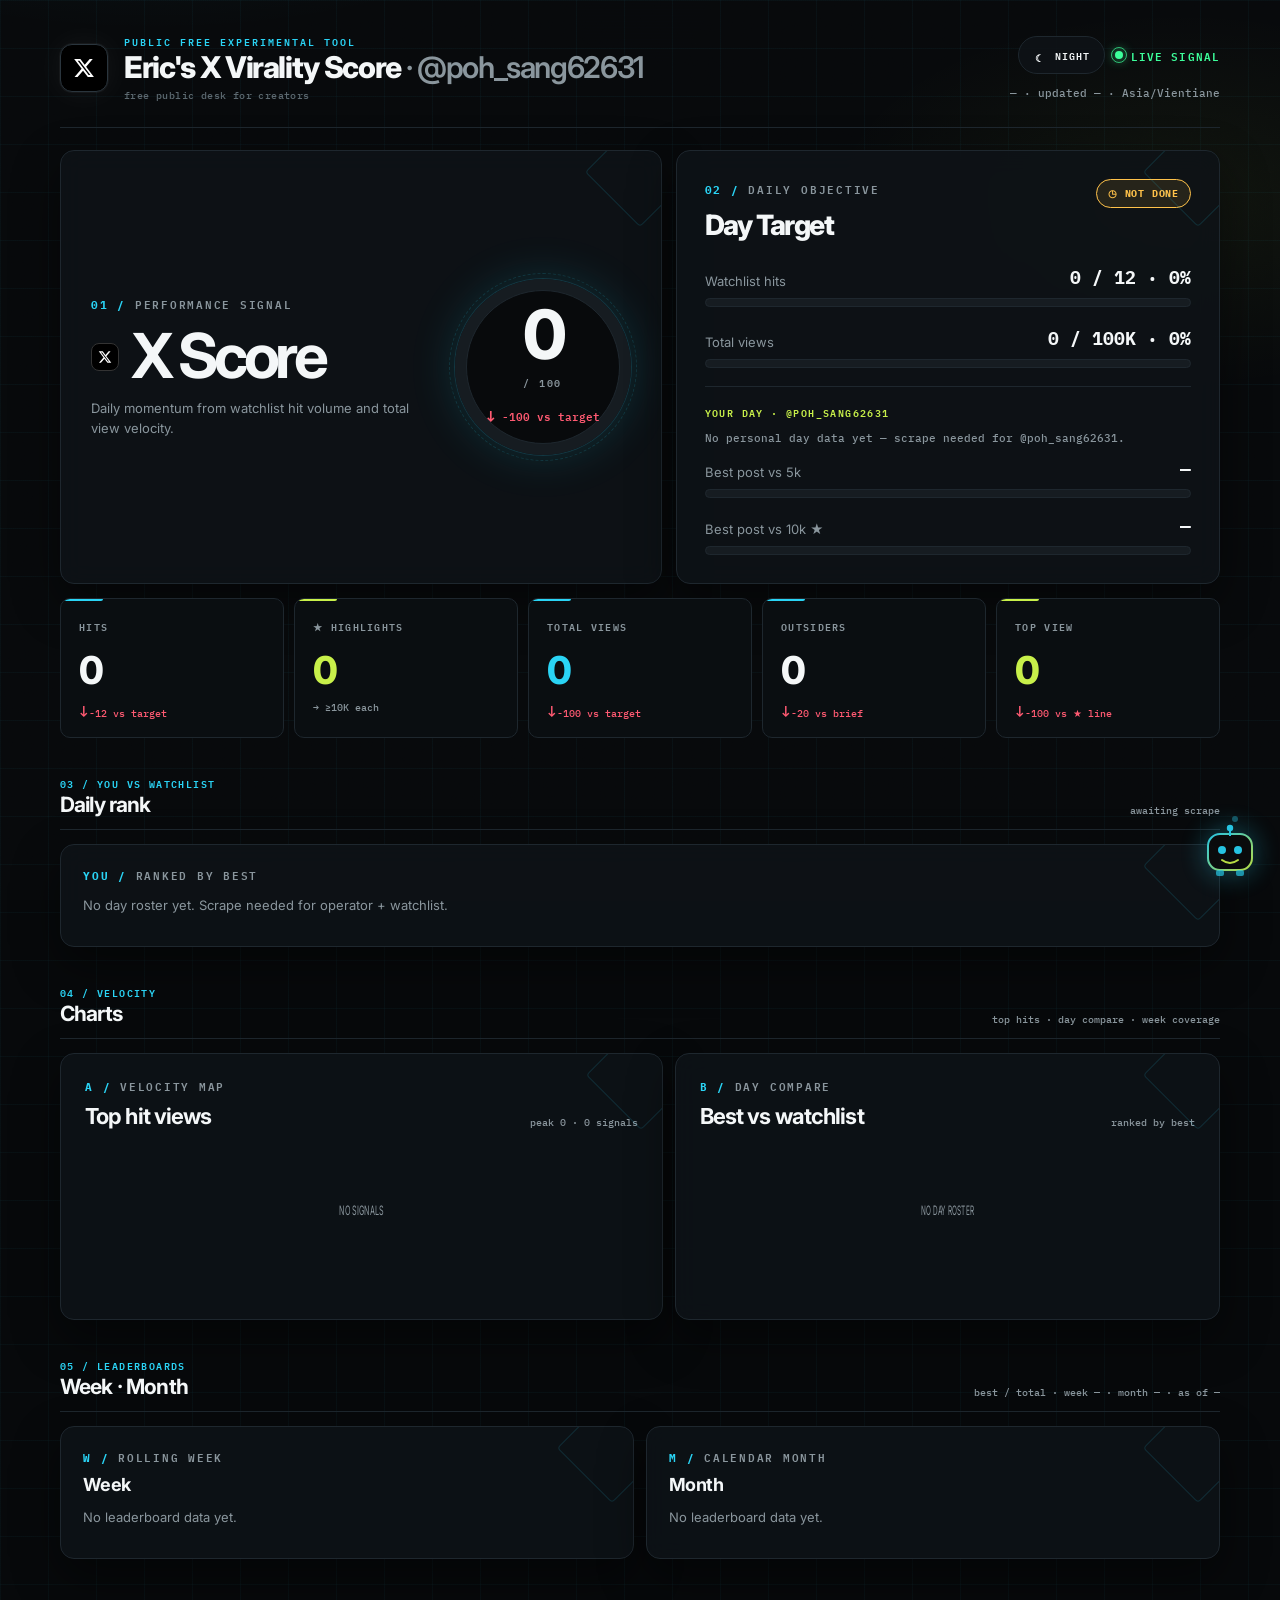
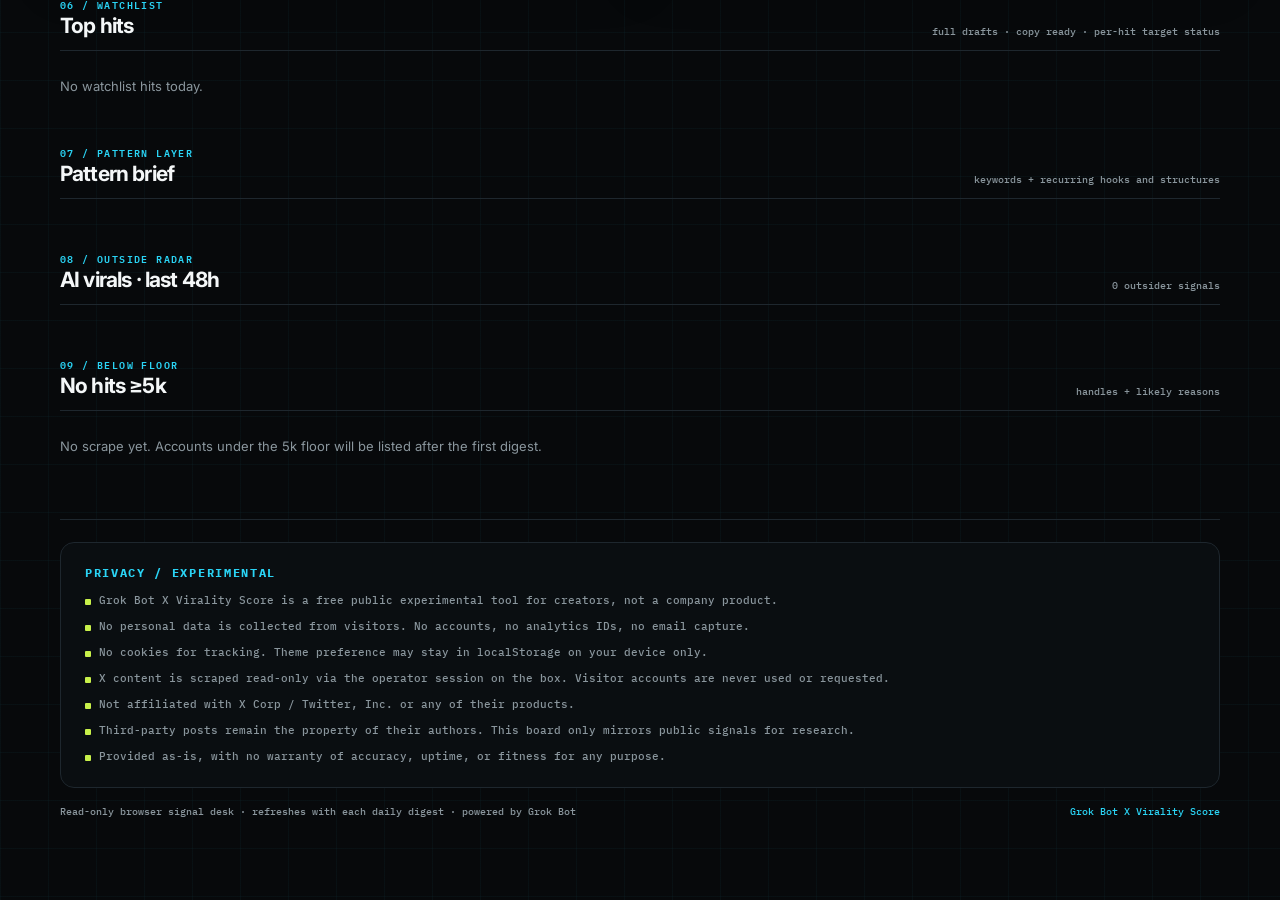
==== commit b6ab9f04: "Fix the four unaddressed Bugbot findings on the empty board. Do not invent today as the tracking flo" ====
--- a/index.html
+++ b/index.html
@@ -842,6 +842,7 @@
   });
 }
 function normalizeNoHits(raw){
+  if(raw==null) return null;
   if(!Array.isArray(raw)) return [];
   return raw.map(item=>{
     if(typeof item==='string') return {handle:item.startsWith('@')?item:'@'+item, reason:'Below 5k views floor or no qualifying day original.', max_views:null};
@@ -855,6 +856,7 @@
 }
 function renderNoHits(list){
   const el=document.getElementById('nohits');
+  if(list==null){el.innerHTML='<p class="muted">No scrape yet. Accounts under the 5k floor will be listed after the first digest.</p>';return}
   if(!list.length){el.innerHTML='<p class="muted">All watchlist accounts cleared the 5k floor today.</p>';return}
   const sorted=[...list].sort((a,b)=>{
     const av=a.max_views==null?-1:num(a.max_views);
@@ -879,7 +881,7 @@
   const hits=Array.isArray(d.hits)?d.hits:[];const virals=Array.isArray(d.virals)?d.virals:(Array.isArray(d.outsiders)?d.outsiders:[]);
   const totalViews=hits.reduce((a,h)=>a+num(h.views),0);const maxViews=hits.length?Math.max(...hits.map(h=>num(h.views))):0;const highlights=hits.filter(h=>h.highlight===true||num(h.views)>=DASHBOARD_TARGETS.starViews).length;
   const score=scoreFor(hits.length,totalViews);let delta=rawIndex(hits.length,totalViews)-100,label='vs target';
-  const prev=d.previous_day||d.previous||null;if(prev){let ps=Number(prev.x_score);if(!Number.isFinite(ps)){const ph=Array.isArray(prev.hits)?prev.hits.length:num(prev.hits_count);const pv=Array.isArray(prev.hits)?prev.hits.reduce((a,h)=>a+num(h.views),0):num(prev.total_views);ps=scoreFor(ph,pv)}if(Number.isFinite(ps)){delta=score-ps;label='vs prev day'}}
+  const prevRaw=d.previous_day||d.previous||null;const prev=prevRaw&&prevRaw.date?prevRaw:null;if(prev){let ps=Number(prev.x_score);if(!Number.isFinite(ps)){const ph=Array.isArray(prev.hits)?prev.hits.length:num(prev.hits_count);const pv=Array.isArray(prev.hits)?prev.hits.reduce((a,h)=>a+num(h.views),0):num(prev.total_views);ps=scoreFor(ph,pv)}if(Number.isFinite(ps)){delta=score-ps;label='vs prev day'}}
   countUp(document.getElementById('x-score'), score, {duration:1200, format:v=>String(Math.round(v))});
   const ring=document.getElementById('score-ring');
   const reduce=window.matchMedia('(prefers-reduced-motion: reduce)').matches;
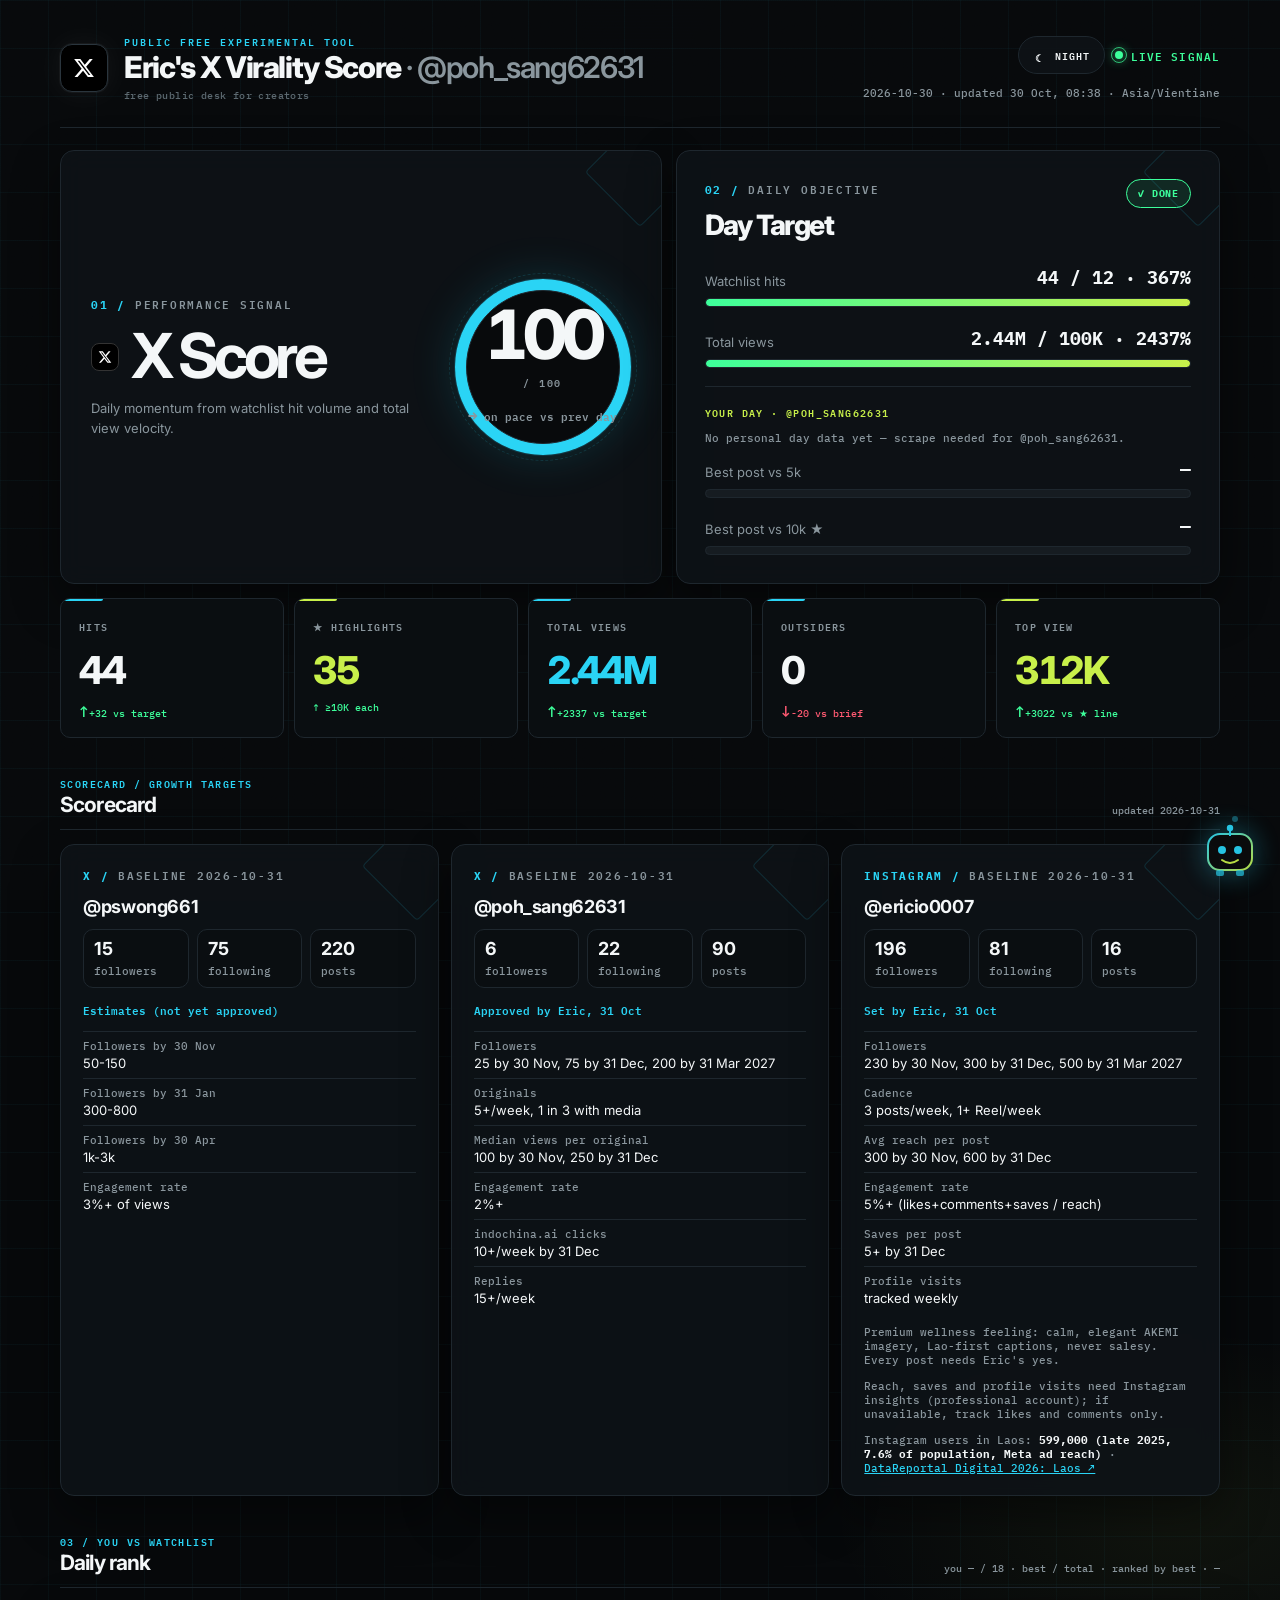
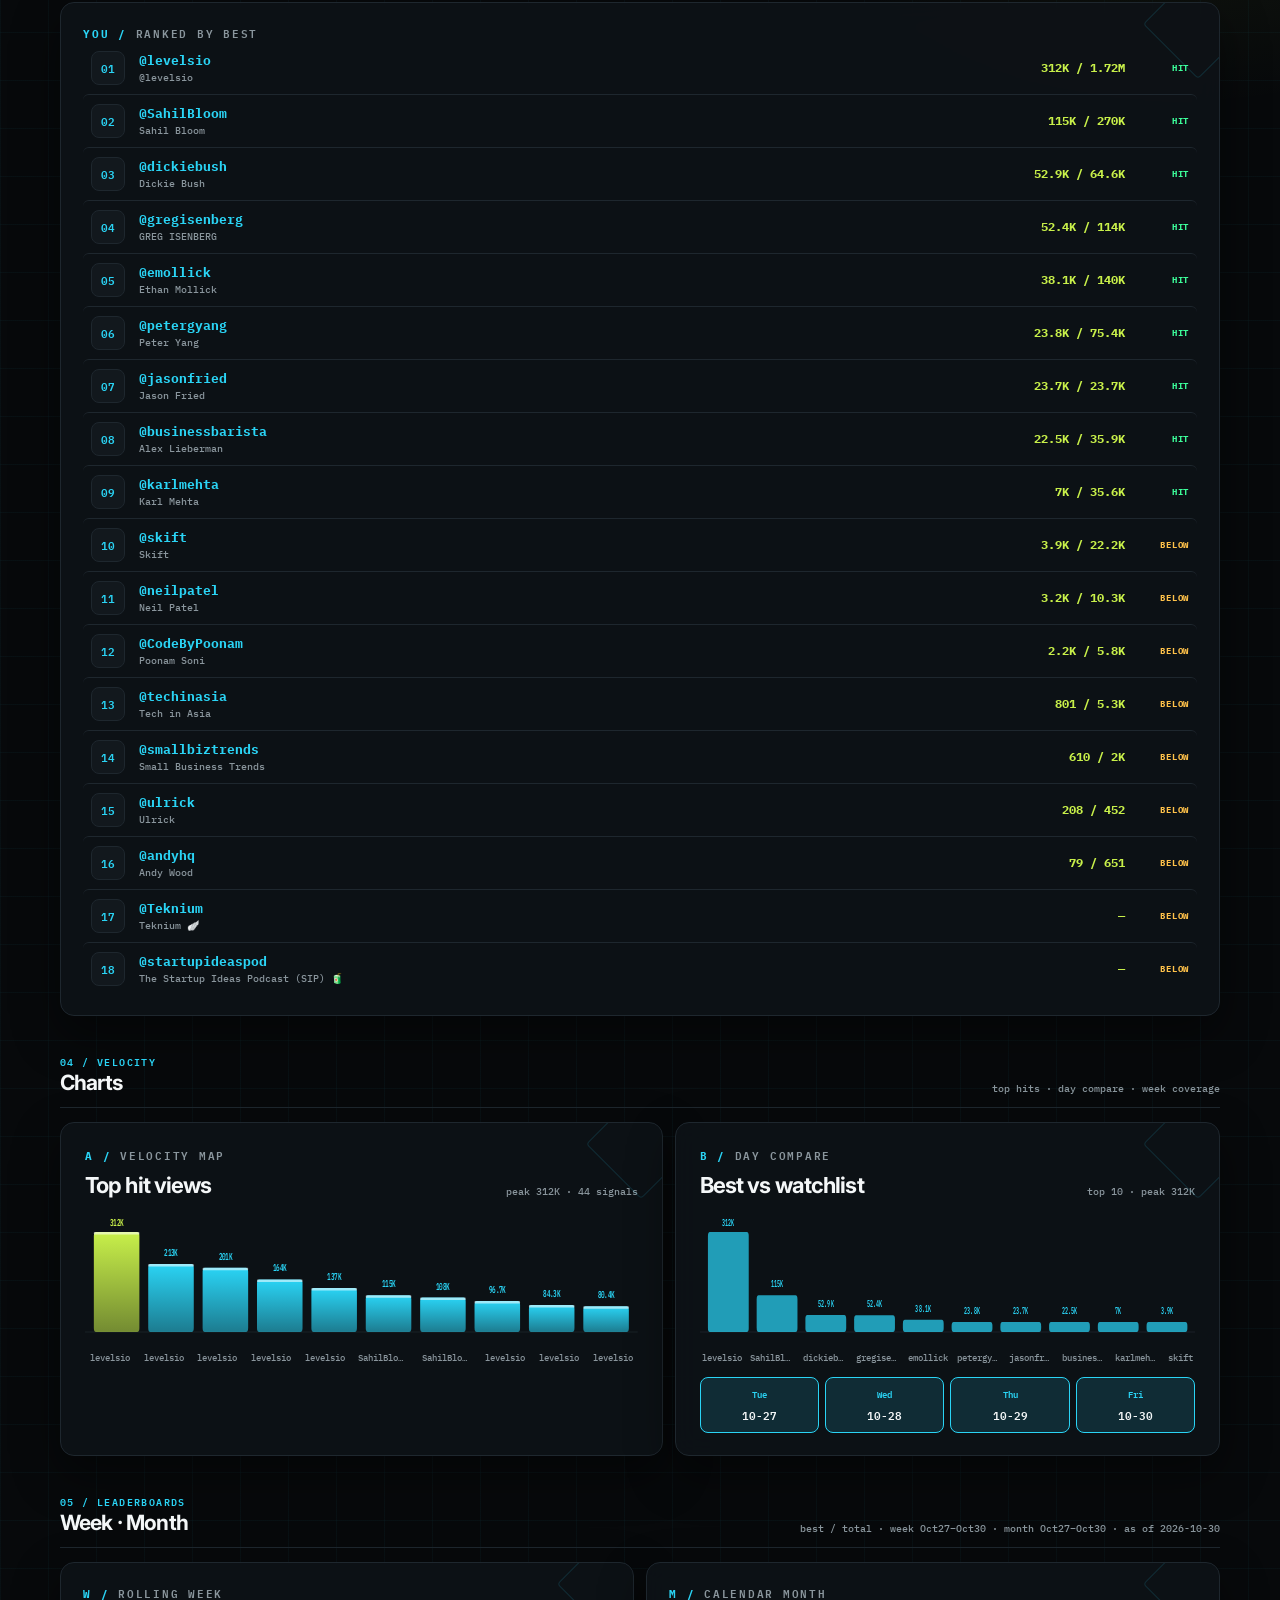
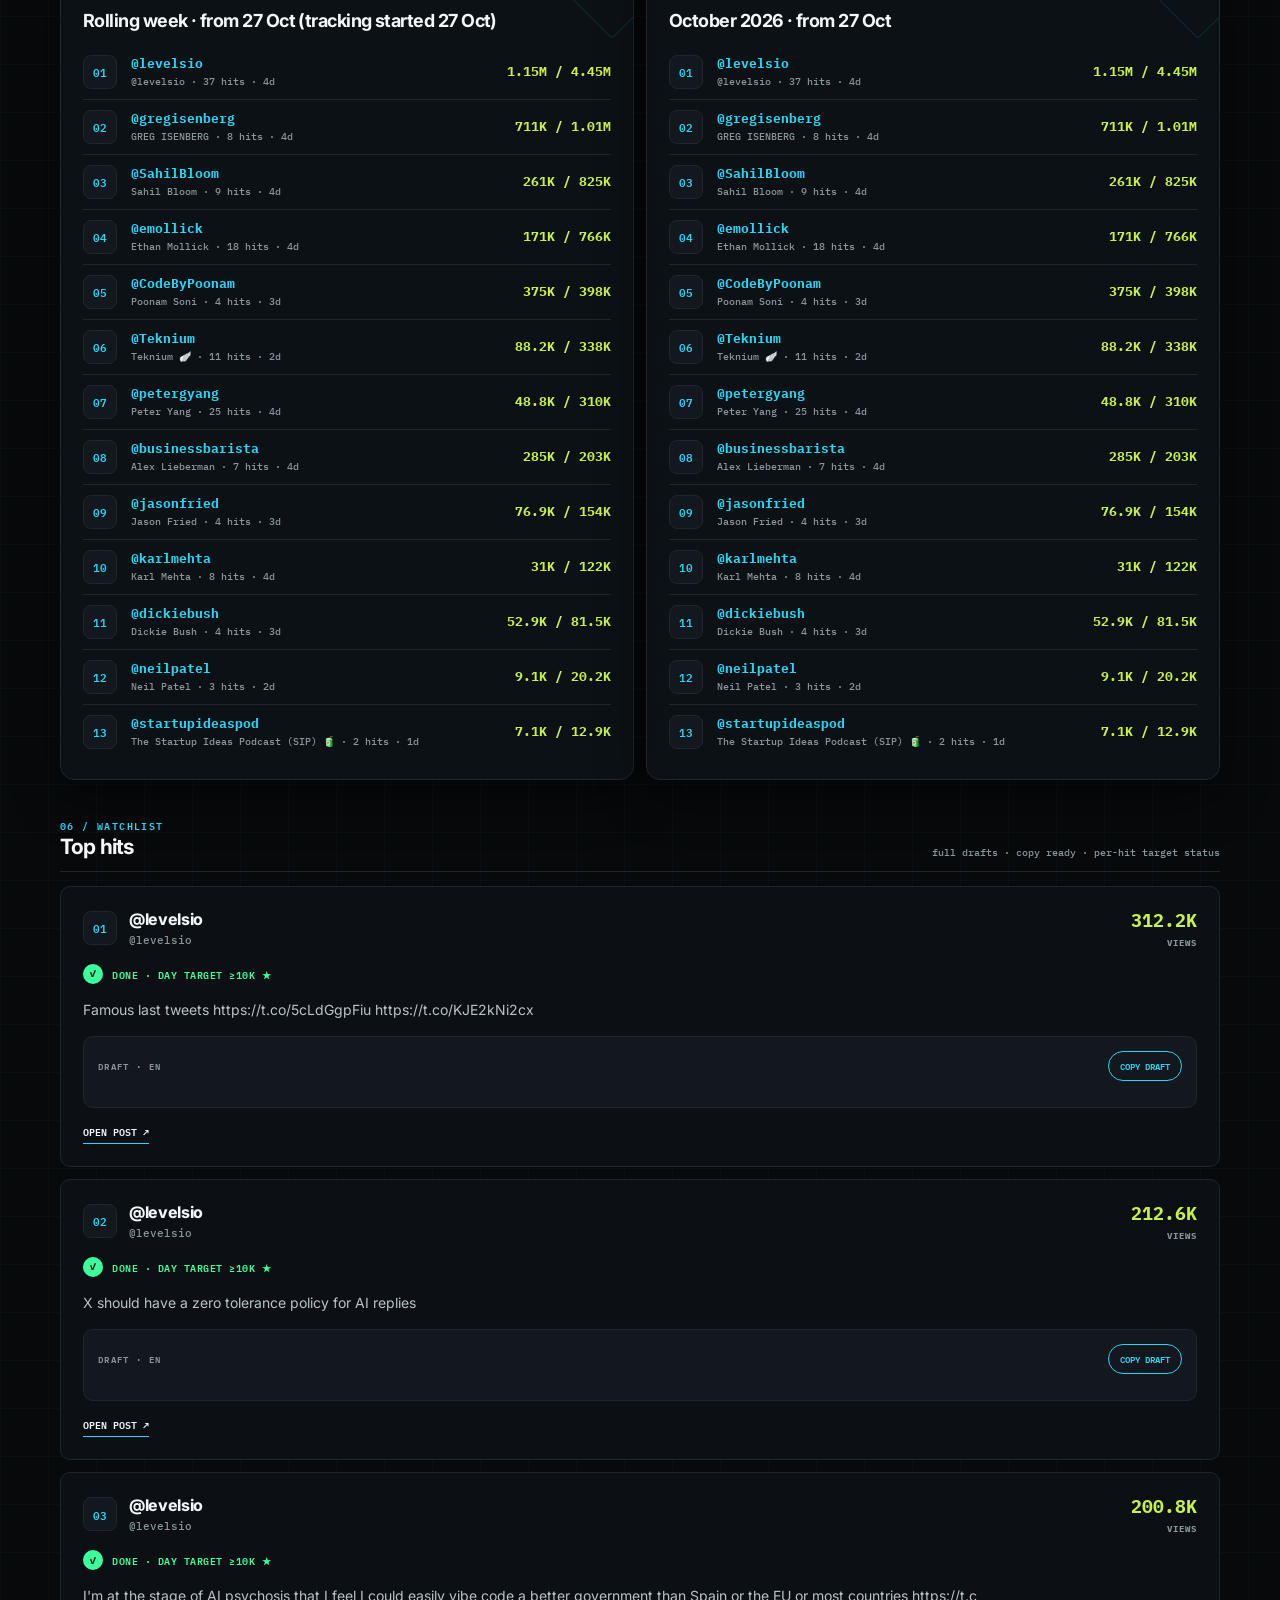
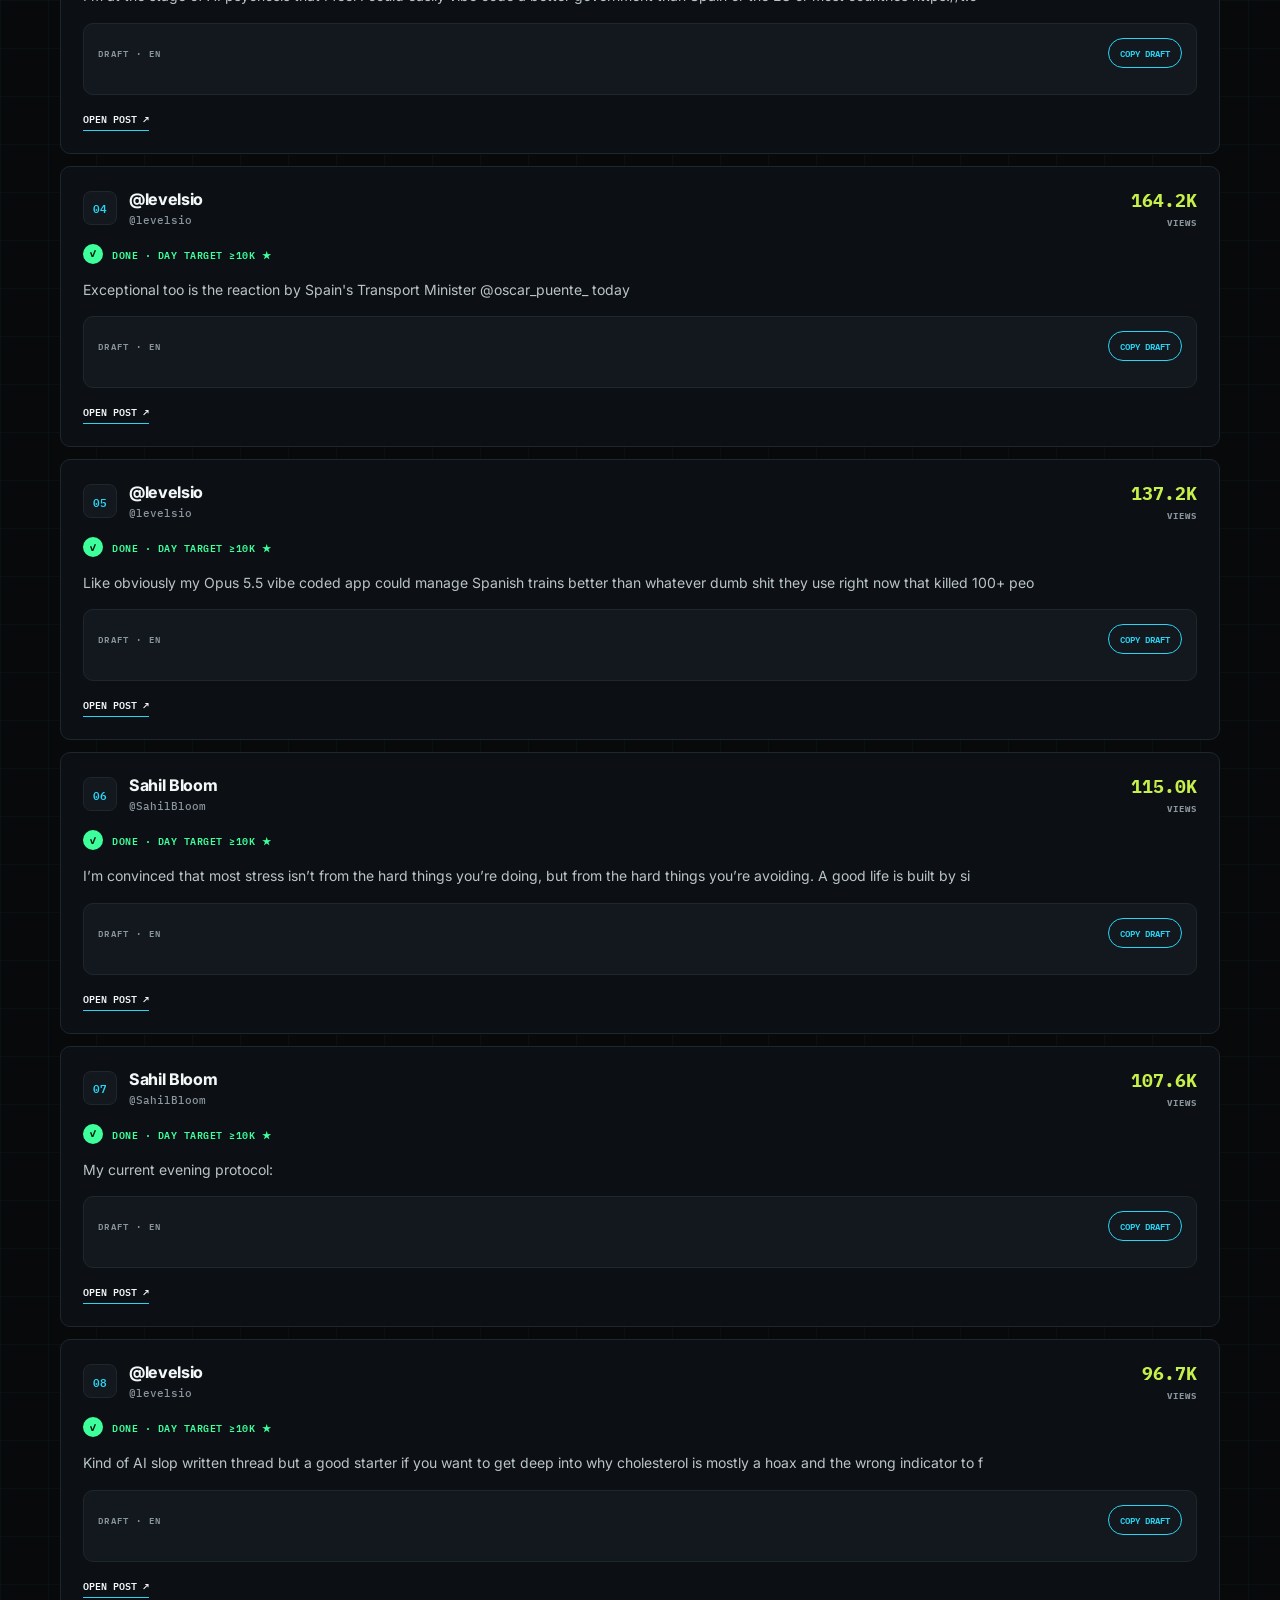
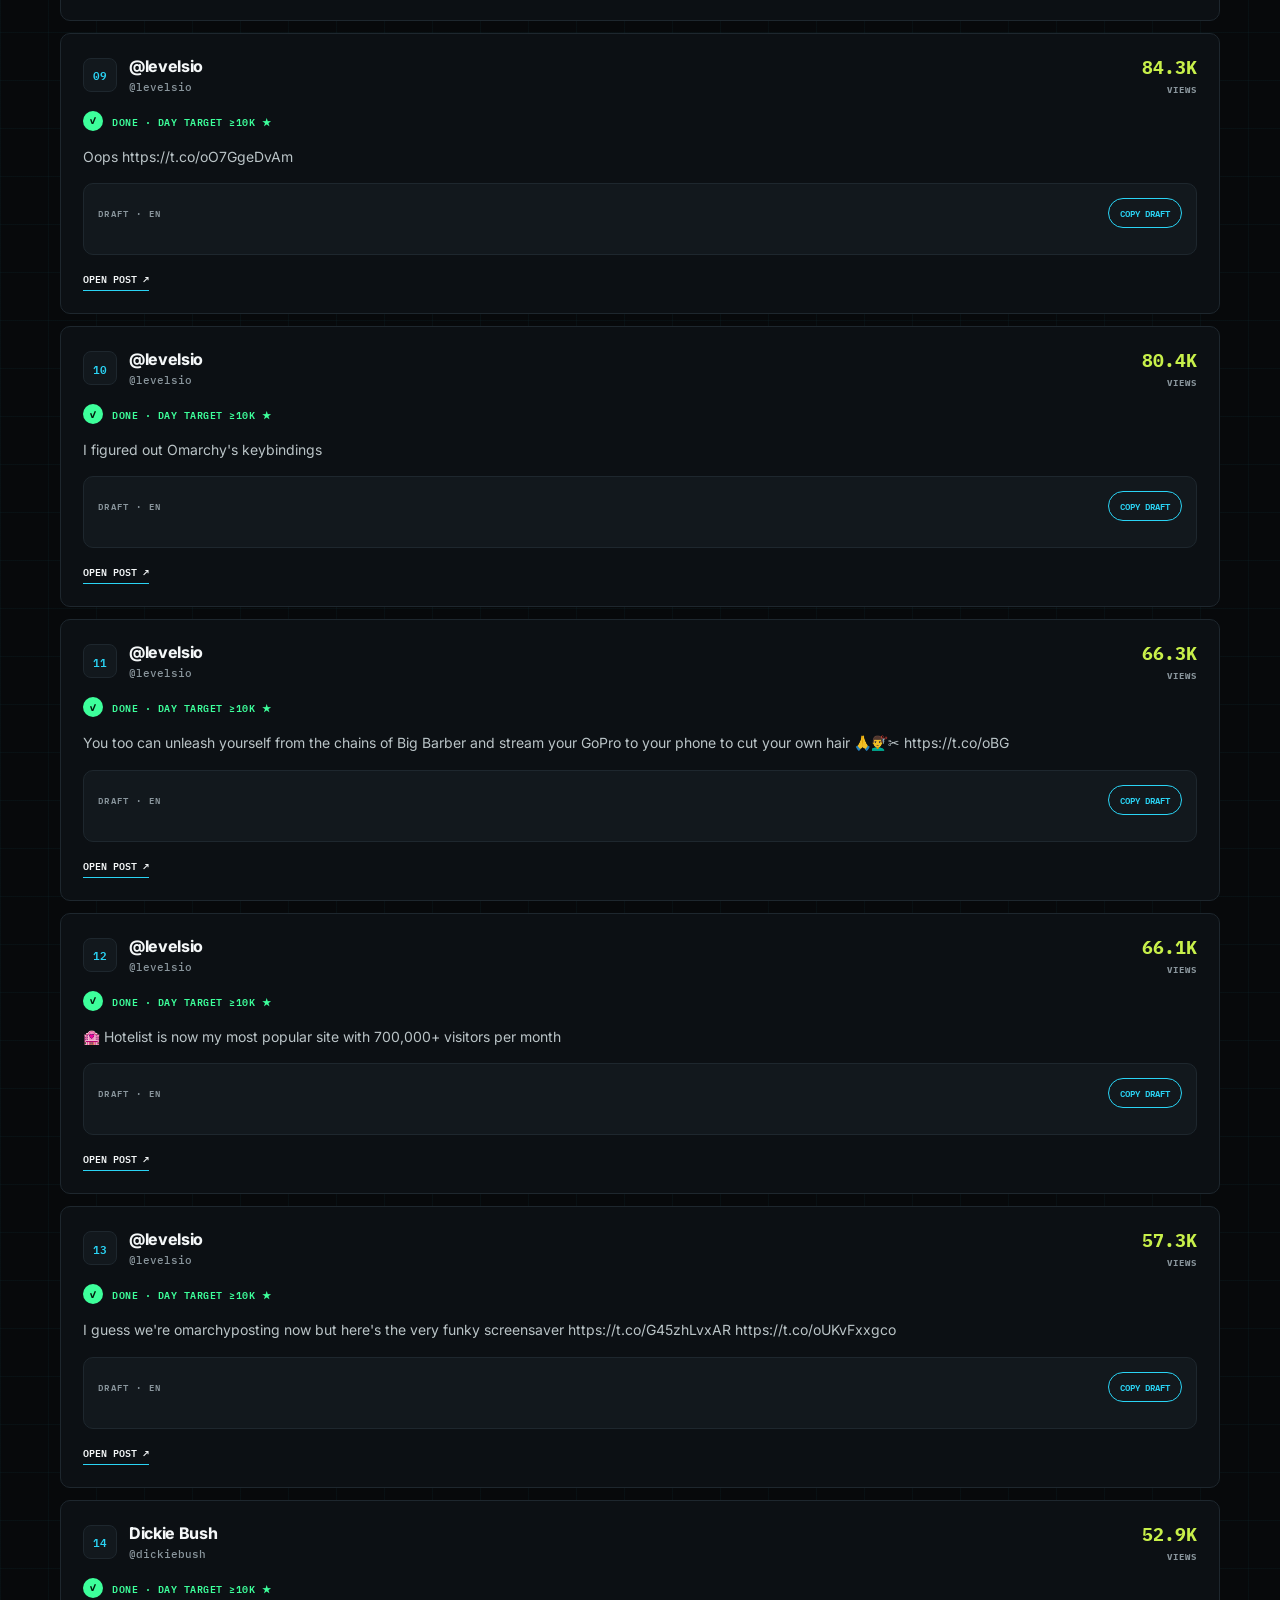
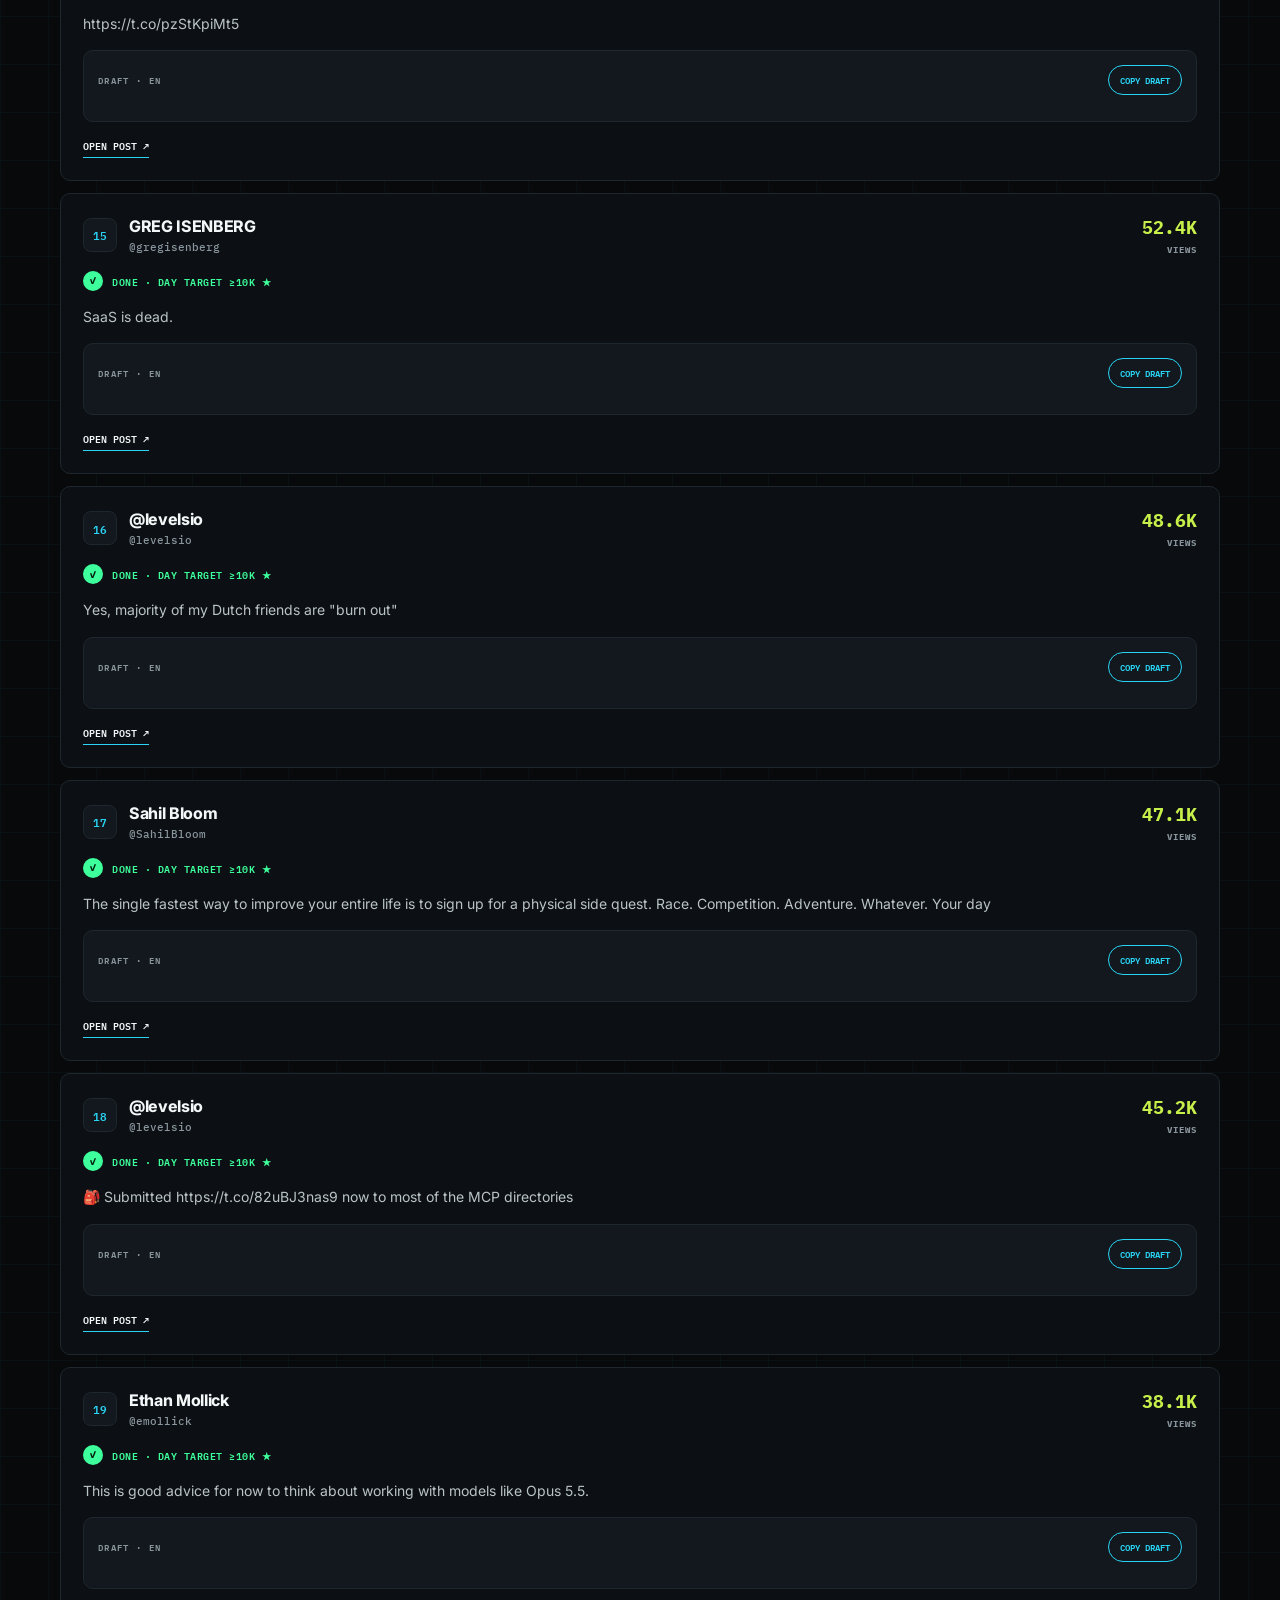
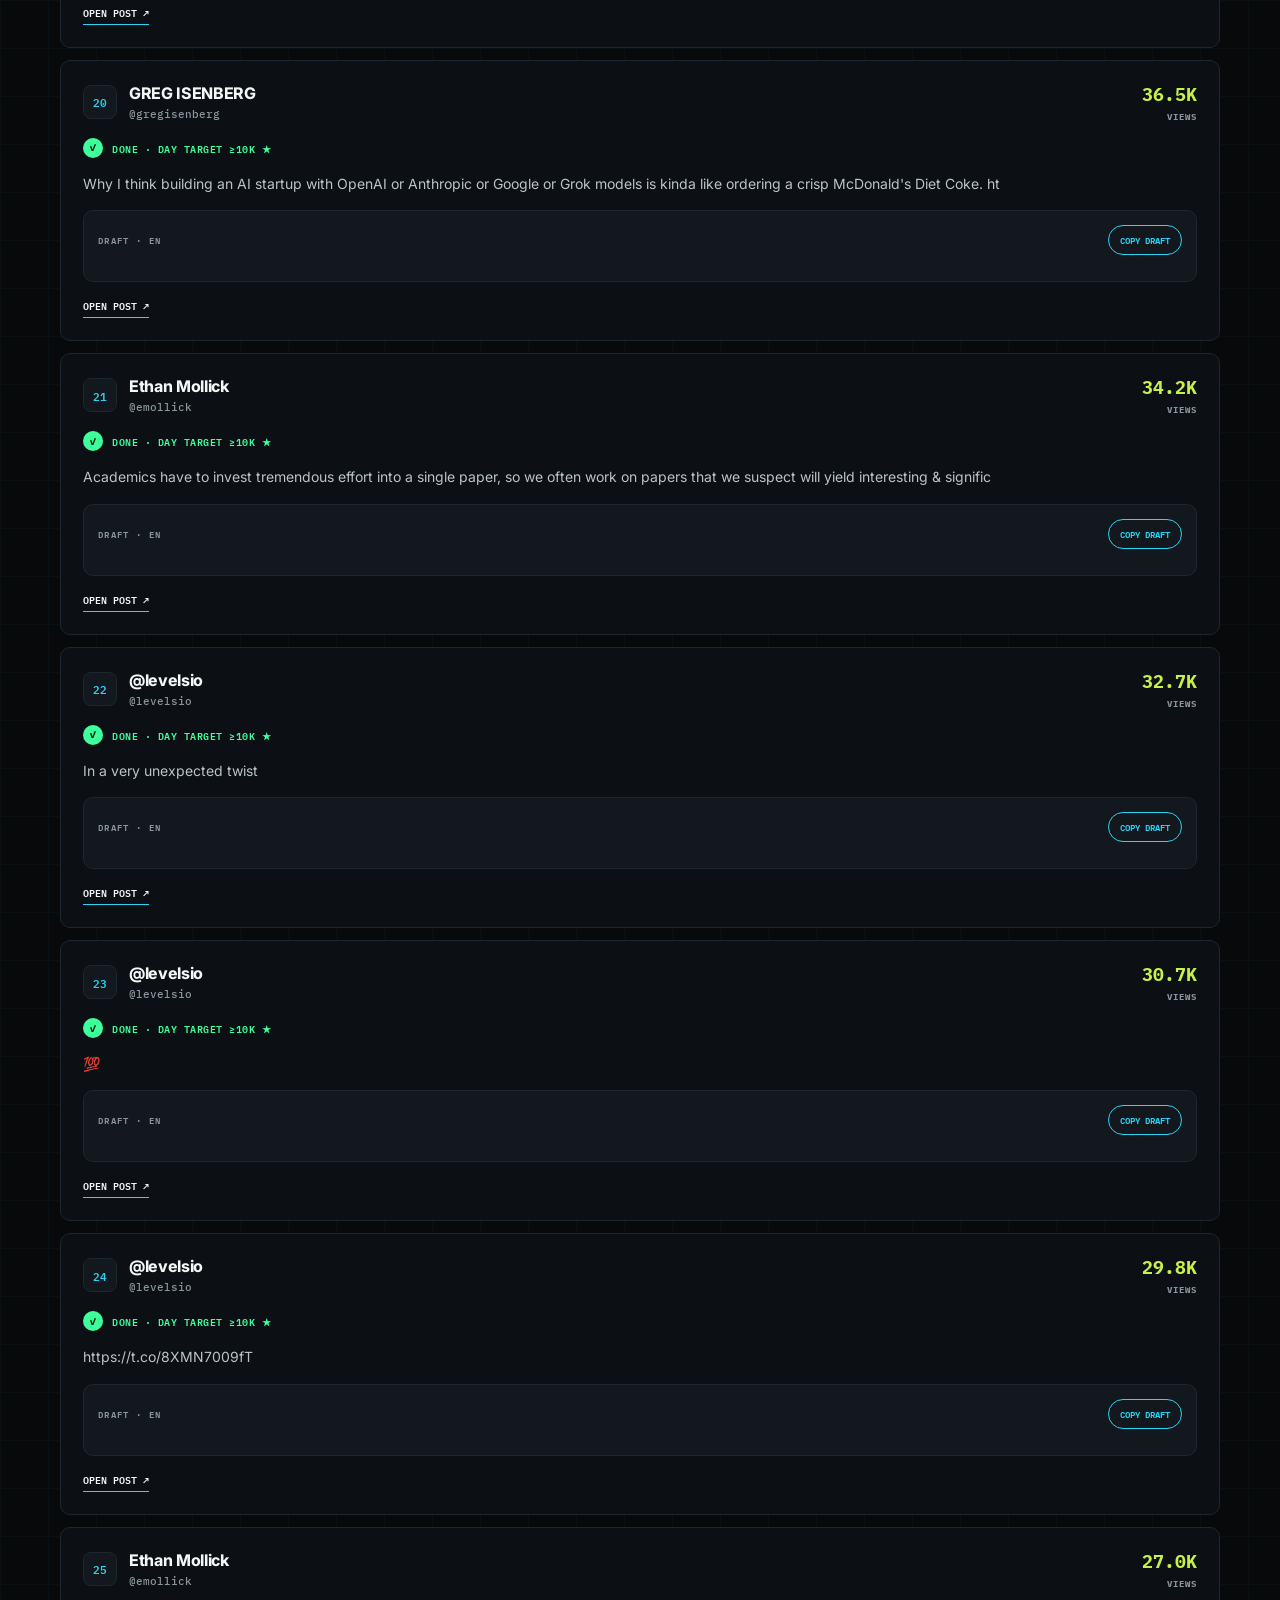
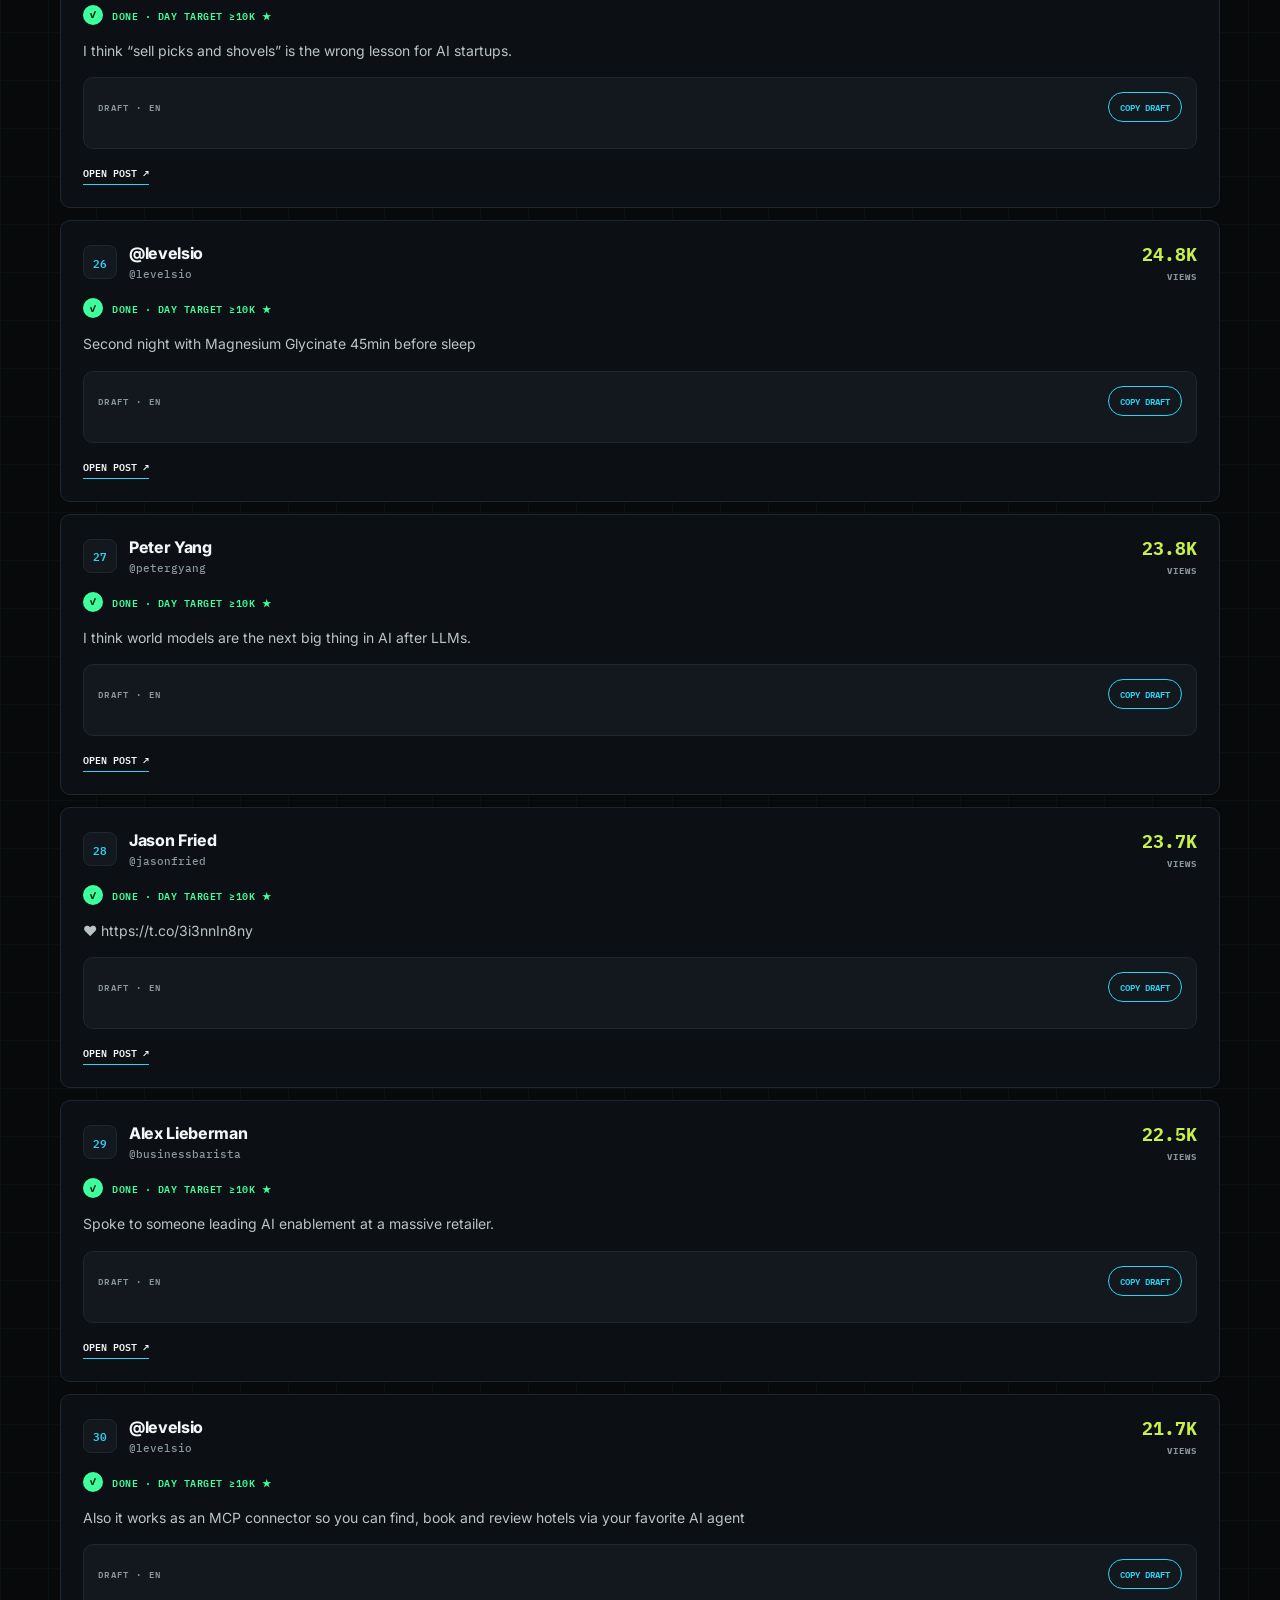
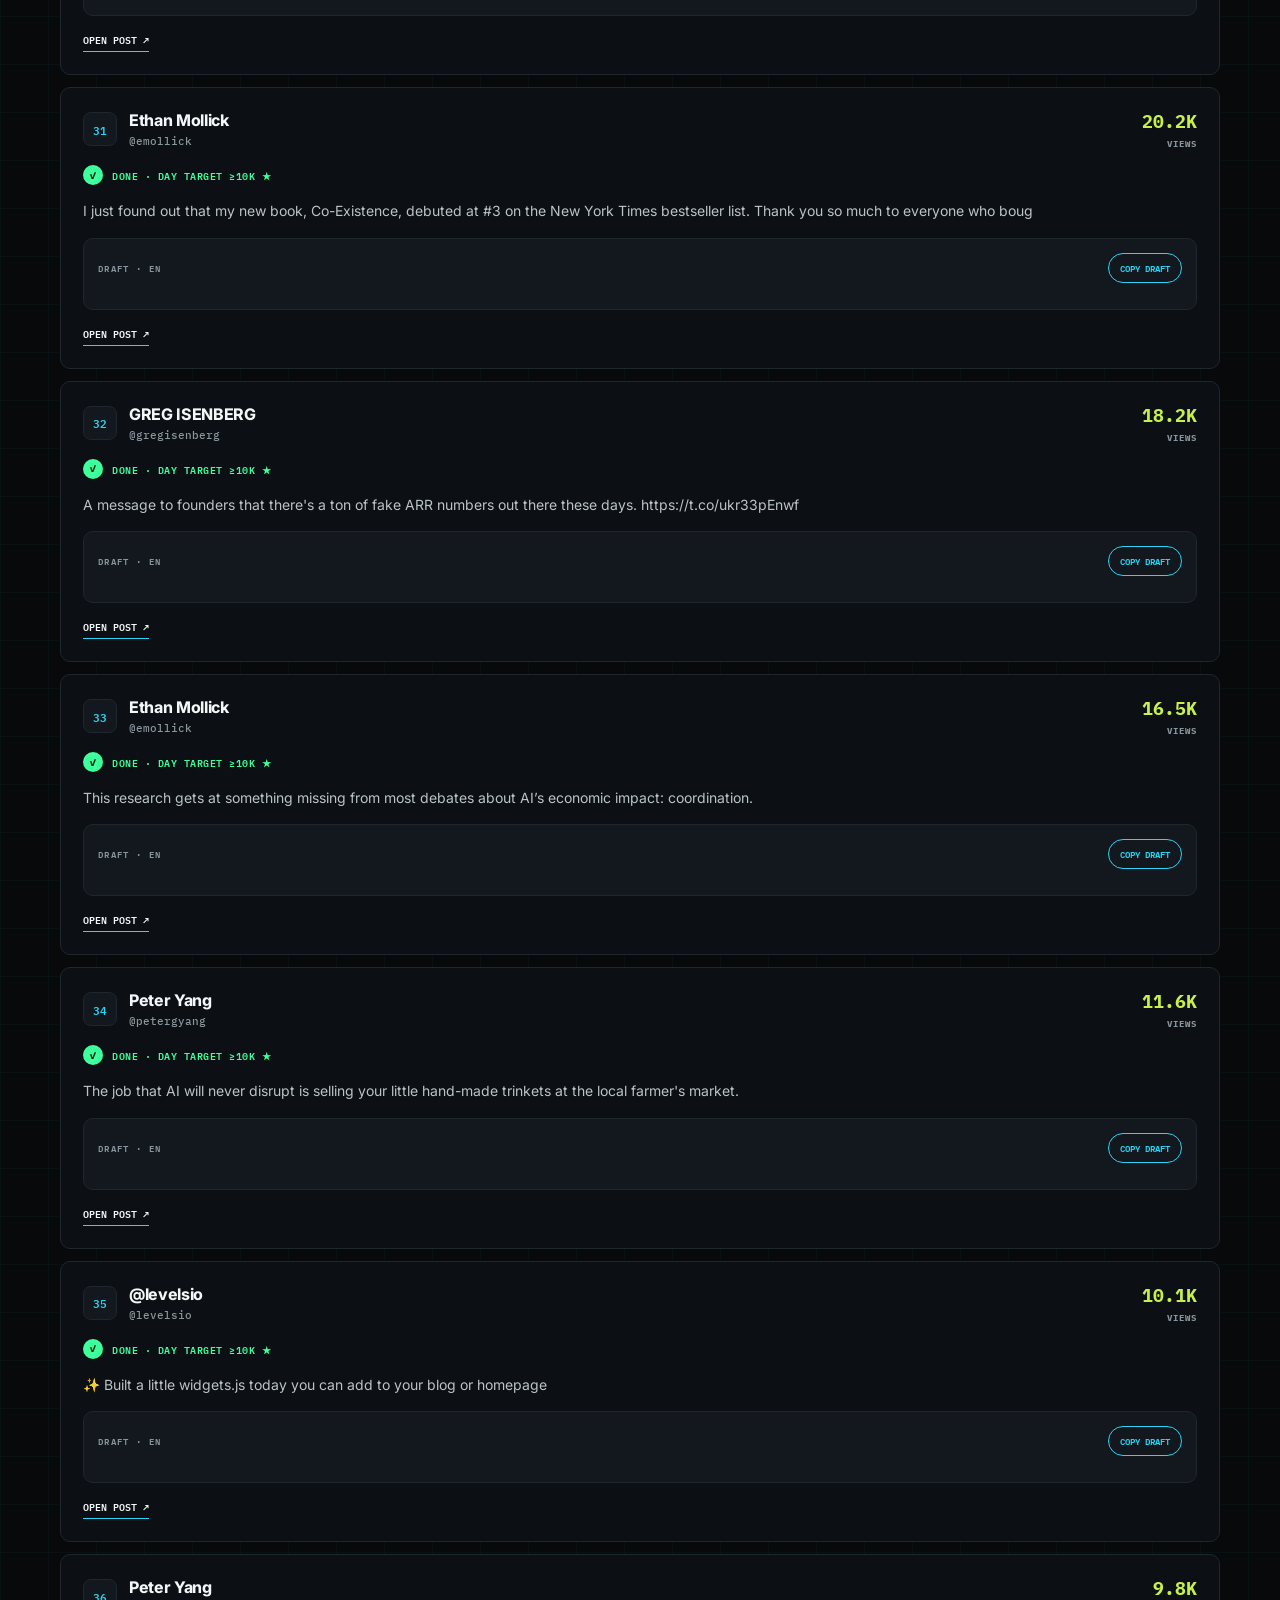
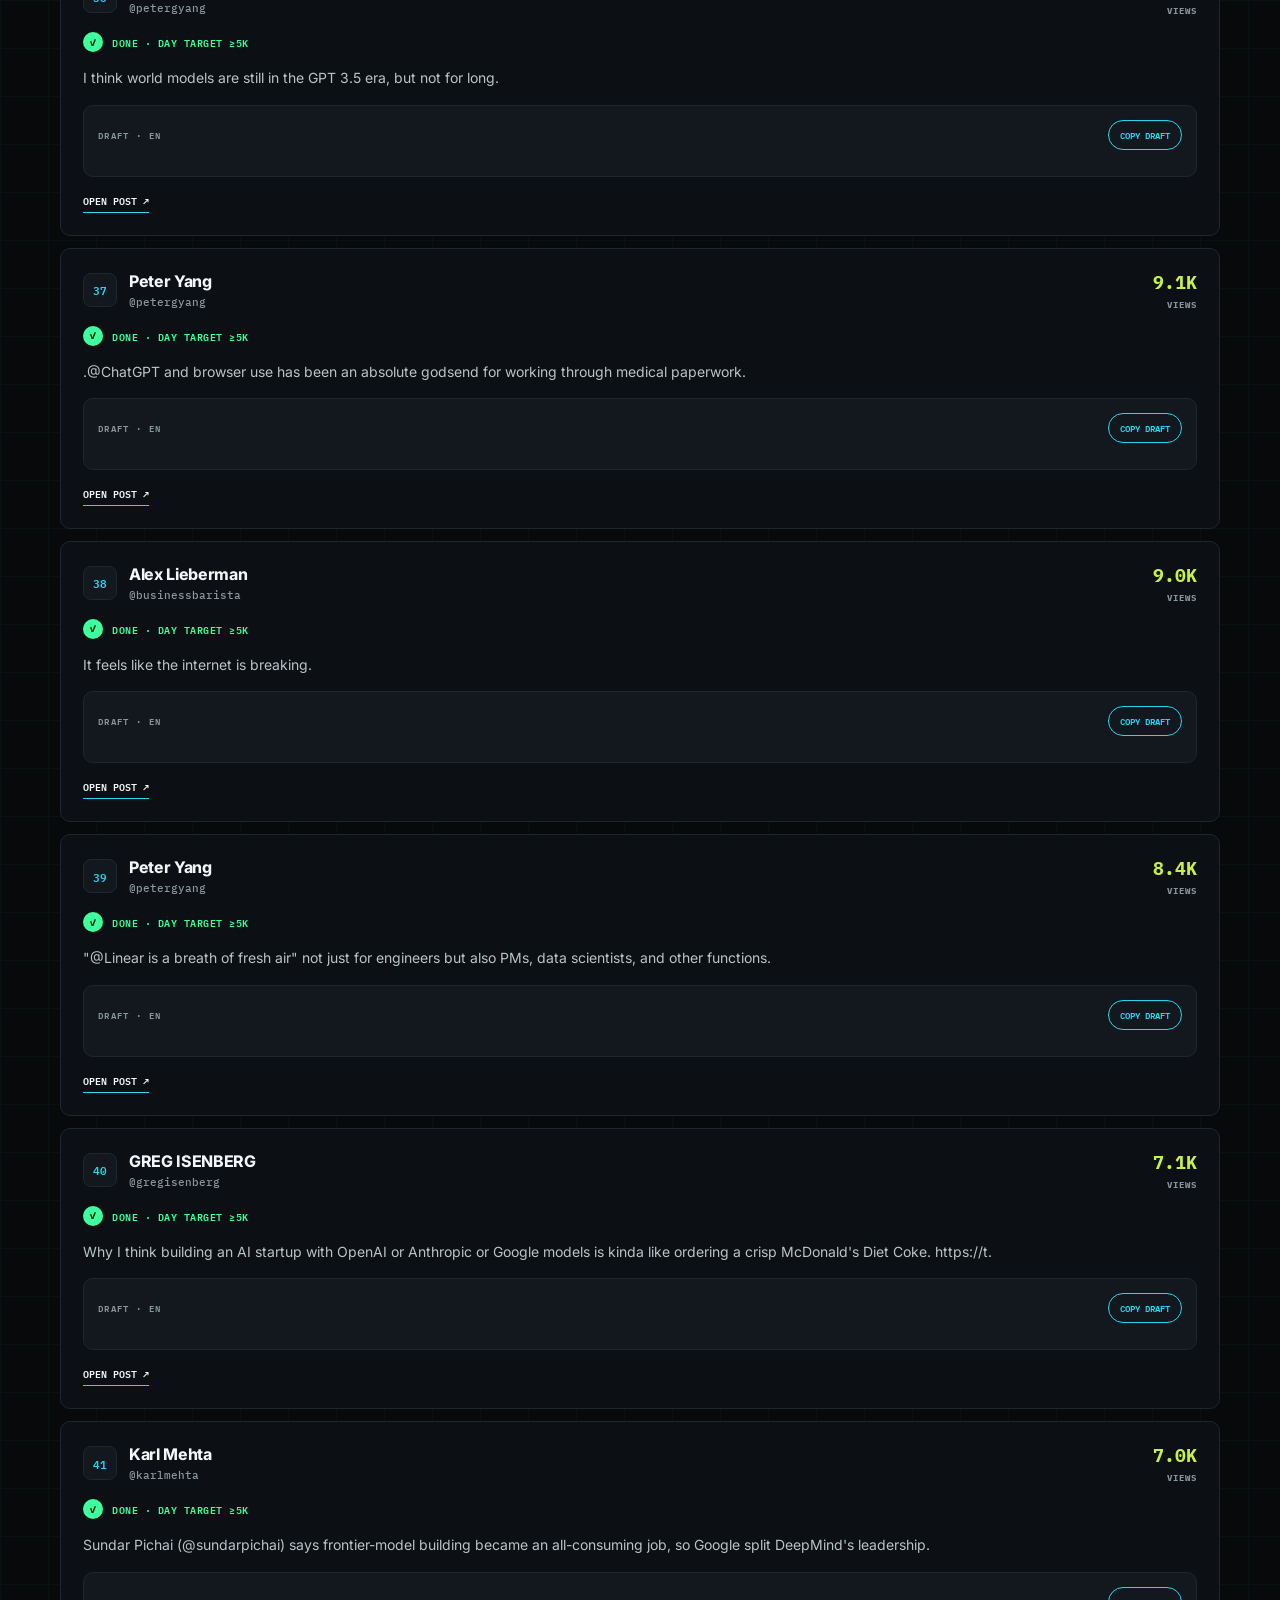
==== commit b98bd82a: "Add scorecard panels (X x2 + IG)" ====
--- a/index.html
+++ b/index.html
@@ -381,6 +381,17 @@
 .week-day.on{border-color:var(--cyan);color:var(--cyan);background:var(--cyan-dim)}
 .week-day .wd-d{display:block;font-size:11px;color:var(--text);margin-top:3px;letter-spacing:0}
 
+.scorecard{display:grid;grid-template-columns:repeat(3,1fr);gap:12px;margin-bottom:8px}
+.sc-panel{padding:20px 22px;display:flex;flex-direction:column;gap:12px}
+.sc-handle{font-size:18px;font-weight:700;letter-spacing:-.02em}
+.sc-base{display:grid;grid-template-columns:repeat(3,1fr);gap:8px}
+.sc-base div{background:var(--stat-bg);border:1px solid var(--line);border-radius:var(--radius-sm);padding:8px 10px}
+.sc-base b{display:block;font-size:18px}
+.sc-base span,.sc-row span,.sc-note{font:500 11px "IBM Plex Mono",monospace;color:var(--muted)}
+.sc-status{font:600 11px "IBM Plex Mono",monospace;color:var(--cyan)}
+.sc-row{display:flex;flex-direction:column;gap:2px;padding:7px 0;border-top:1px solid var(--line);font-size:13px}
+.sc-note a{color:var(--cyan)}
+@media(max-width:980px){.scorecard{grid-template-columns:1fr}}
 @media(max-width:980px){
   .hero,.charts-row{grid-template-columns:1fr}
   .stats{grid-template-columns:repeat(3,1fr)}
@@ -586,6 +597,11 @@
 
     <section class="stats" id="stats" aria-label="Daily metrics"></section>
 
+    <div id="scorecard-wrap" hidden>
+    <div class="section-head"><div><div class="section-index">scorecard / growth targets</div><h2>Scorecard</h2></div><div class="section-note" id="scorecard-note">baseline 31 Oct 2026</div></div>
+    <section class="scorecard" id="scorecard" aria-label="Account scorecard"></section>
+    </div>
+
     <div class="section-head reveal"><div><div class="section-index">03 / you vs watchlist</div><h2>Daily rank</h2></div><div class="section-note" id="roster-note">best / total · ranked by best</div></div>
     <section class="panel roster-panel reveal" aria-label="You versus watchlist">
       <div class="panel-label"><strong>YOU /</strong> ranked by best</div>
@@ -842,7 +858,6 @@
   });
 }
 function normalizeNoHits(raw){
-  if(raw==null) return null;
   if(!Array.isArray(raw)) return [];
   return raw.map(item=>{
     if(typeof item==='string') return {handle:item.startsWith('@')?item:'@'+item, reason:'Below 5k views floor or no qualifying day original.', max_views:null};
@@ -856,7 +871,6 @@
 }
 function renderNoHits(list){
   const el=document.getElementById('nohits');
-  if(list==null){el.innerHTML='<p class="muted">No scrape yet. Accounts under the 5k floor will be listed after the first digest.</p>';return}
   if(!list.length){el.innerHTML='<p class="muted">All watchlist accounts cleared the 5k floor today.</p>';return}
   const sorted=[...list].sort((a,b)=>{
     const av=a.max_views==null?-1:num(a.max_views);
@@ -881,7 +895,7 @@
   const hits=Array.isArray(d.hits)?d.hits:[];const virals=Array.isArray(d.virals)?d.virals:(Array.isArray(d.outsiders)?d.outsiders:[]);
   const totalViews=hits.reduce((a,h)=>a+num(h.views),0);const maxViews=hits.length?Math.max(...hits.map(h=>num(h.views))):0;const highlights=hits.filter(h=>h.highlight===true||num(h.views)>=DASHBOARD_TARGETS.starViews).length;
   const score=scoreFor(hits.length,totalViews);let delta=rawIndex(hits.length,totalViews)-100,label='vs target';
-  const prevRaw=d.previous_day||d.previous||null;const prev=prevRaw&&prevRaw.date?prevRaw:null;if(prev){let ps=Number(prev.x_score);if(!Number.isFinite(ps)){const ph=Array.isArray(prev.hits)?prev.hits.length:num(prev.hits_count);const pv=Array.isArray(prev.hits)?prev.hits.reduce((a,h)=>a+num(h.views),0):num(prev.total_views);ps=scoreFor(ph,pv)}if(Number.isFinite(ps)){delta=score-ps;label='vs prev day'}}
+  const prev=d.previous_day||d.previous||null;if(prev){let ps=Number(prev.x_score);if(!Number.isFinite(ps)){const ph=Array.isArray(prev.hits)?prev.hits.length:num(prev.hits_count);const pv=Array.isArray(prev.hits)?prev.hits.reduce((a,h)=>a+num(h.views),0):num(prev.total_views);ps=scoreFor(ph,pv)}if(Number.isFinite(ps)){delta=score-ps;label='vs prev day'}}
   countUp(document.getElementById('x-score'), score, {duration:1200, format:v=>String(Math.round(v))});
   const ring=document.getElementById('score-ring');
   const reduce=window.matchMedia('(prefers-reduced-motion: reduce)').matches;
@@ -939,6 +953,15 @@
   staggerCards('#virals .card');
   const narr=document.getElementById('virals-narrative');if(d.virals_narrative||d.narrative_synthesis){narr.hidden=false;narr.textContent=d.virals_narrative||d.narrative_synthesis}
   renderNoHits(normalizeNoHits(d.no_hits));
+  try{renderScorecard(d.scorecard)}catch(e){console.error(e)}
+}
+function renderScorecard(sc){
+  const wrap=document.getElementById('scorecard-wrap');if(!wrap)return;
+  const panels=sc&&Array.isArray(sc.panels)?sc.panels:[];if(!panels.length){wrap.hidden=true;return}
+  document.getElementById('scorecard').innerHTML=panels.map(p=>{const b=p.baseline||{};const c=p.context;
+    return `<article class="panel sc-panel"><div class="panel-label"><strong>${esc(p.platform||'')} /</strong> baseline ${esc(b.date||'')}</div><div class="sc-handle">${esc(p.handle||'')}</div><div class="sc-base"><div><b>${esc(b.followers??'—')}</b><span>followers</span></div><div><b>${esc(b.following??'—')}</b><span>following</span></div><div><b>${esc(b.posts??'—')}</b><span>posts</span></div></div><div class="sc-status">${esc(p.targets_status||'')}</div><div>${(p.targets||[]).map(t=>`<div class="sc-row"><span>${esc(t[0])}</span>${esc(t[1])}</div>`).join('')}</div>${p.theme?`<div class="sc-note">${esc(p.theme)}</div>`:''}${p.note?`<div class="sc-note">${esc(p.note)}</div>`:''}${c?`<div class="sc-note">${esc(c.label)}: <b style="color:var(--text)">${esc(c.value)}</b> · <a href="${esc(c.source)}" target="_blank" rel="noopener">${esc(c.source_label||'source')} ↗</a></div>`:''}</article>`}).join('');
+  if(sc.updated)document.getElementById('scorecard-note').textContent='updated '+sc.updated;
+  wrap.hidden=false;
 }
 initTheme();
 boot().catch(err=>{document.getElementById('meta').textContent='failed to load data.json';console.error(err)});
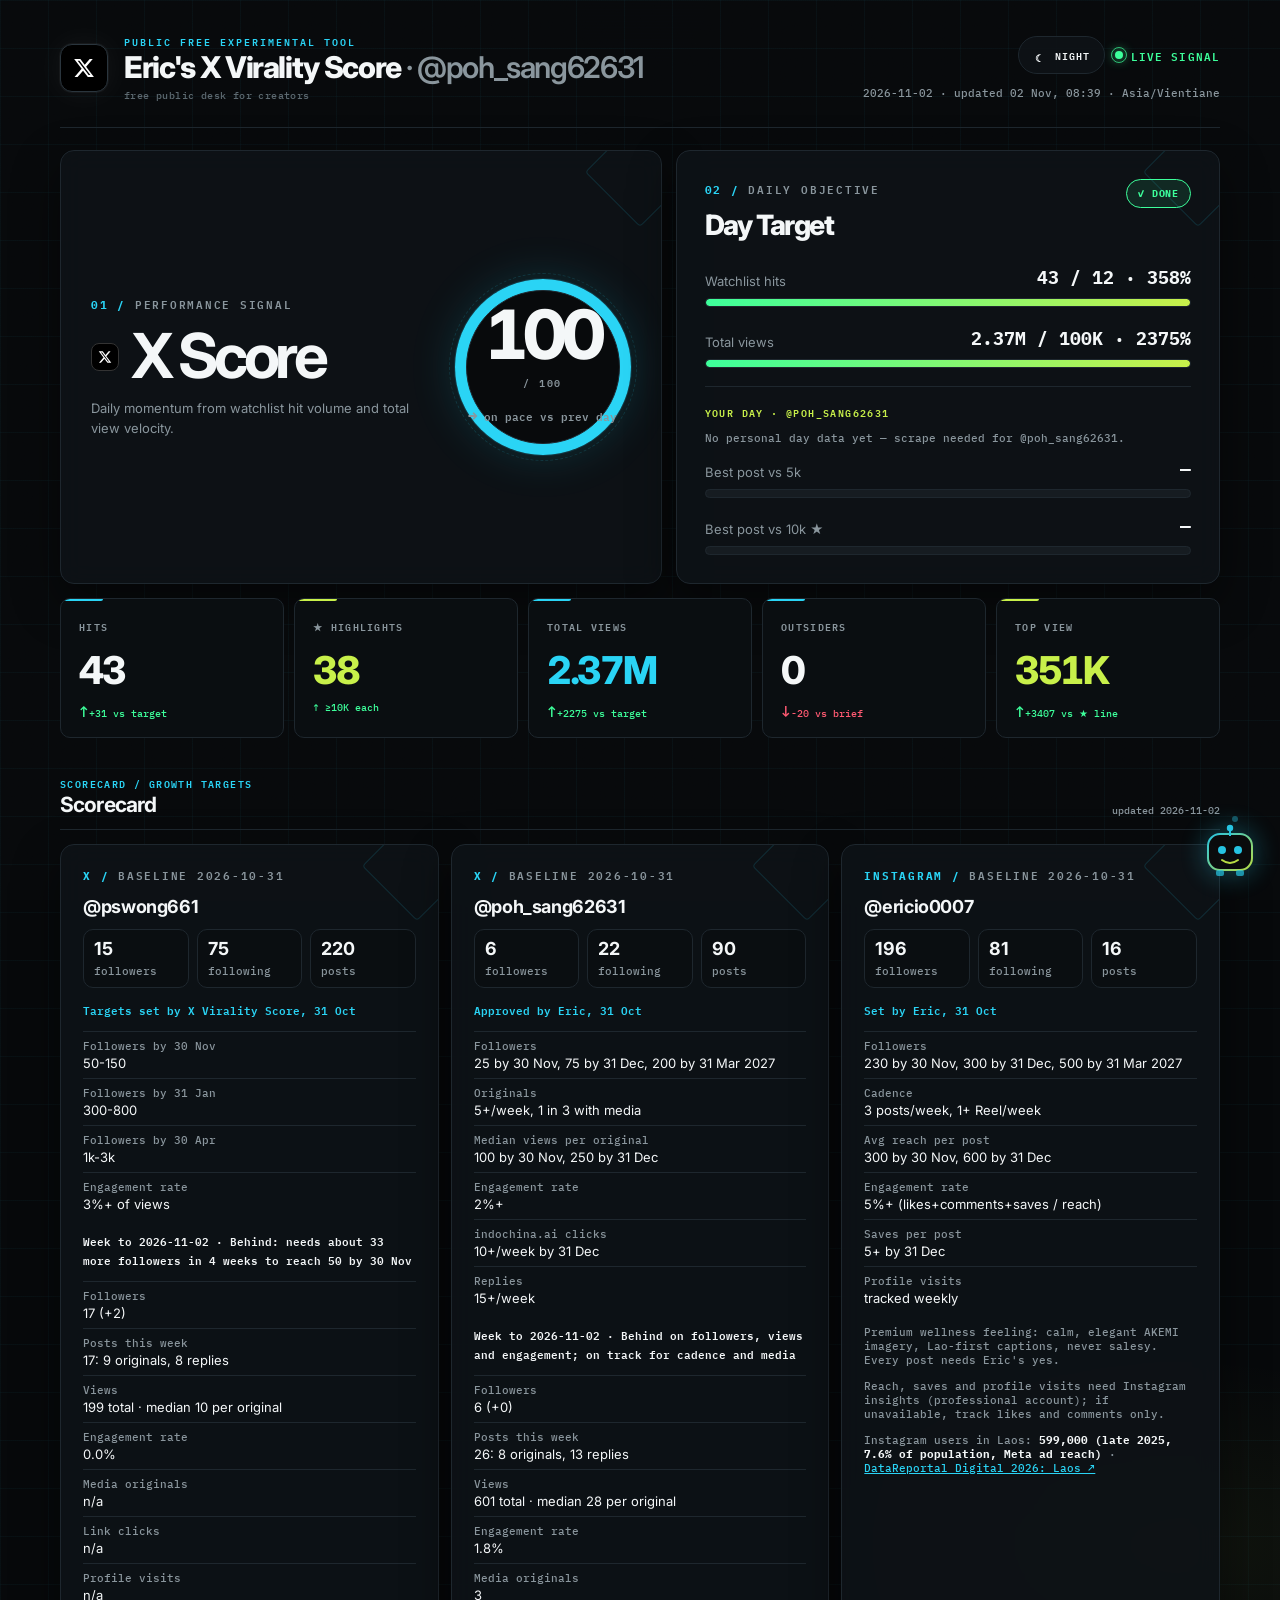
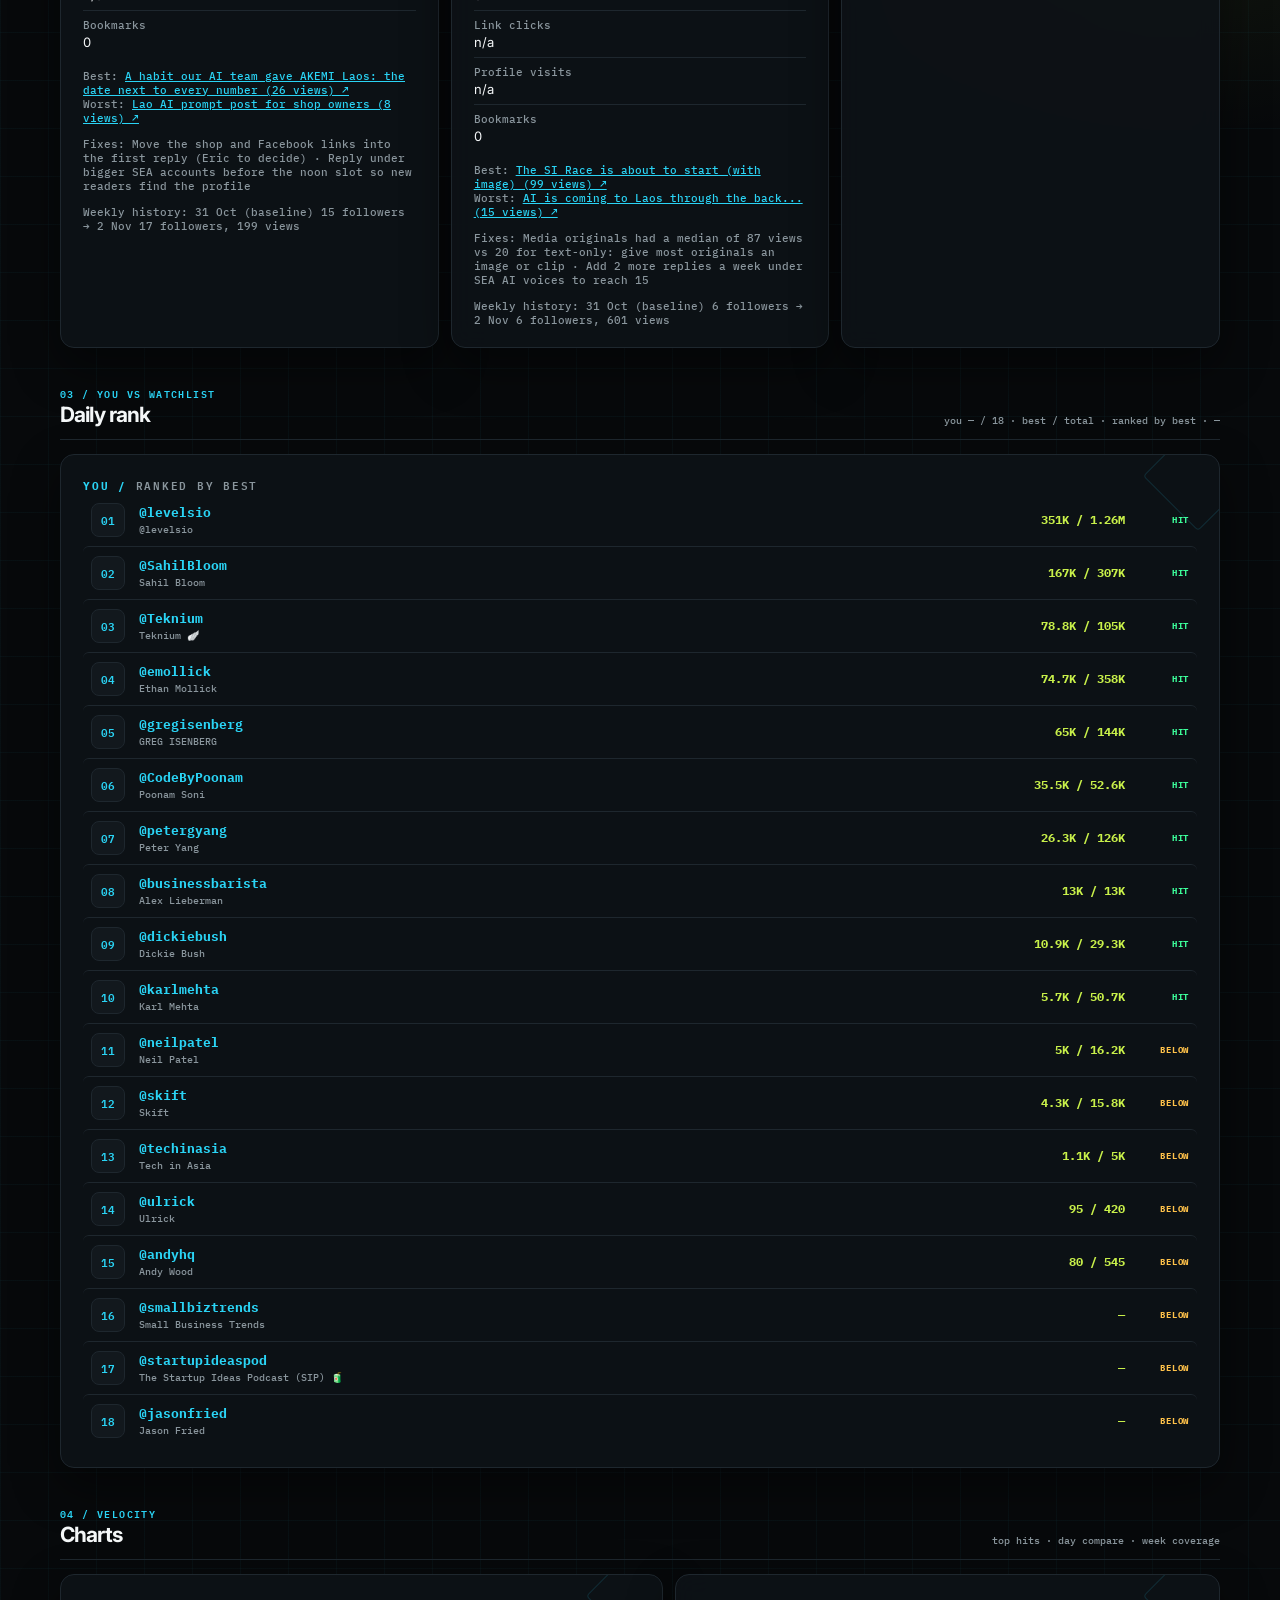
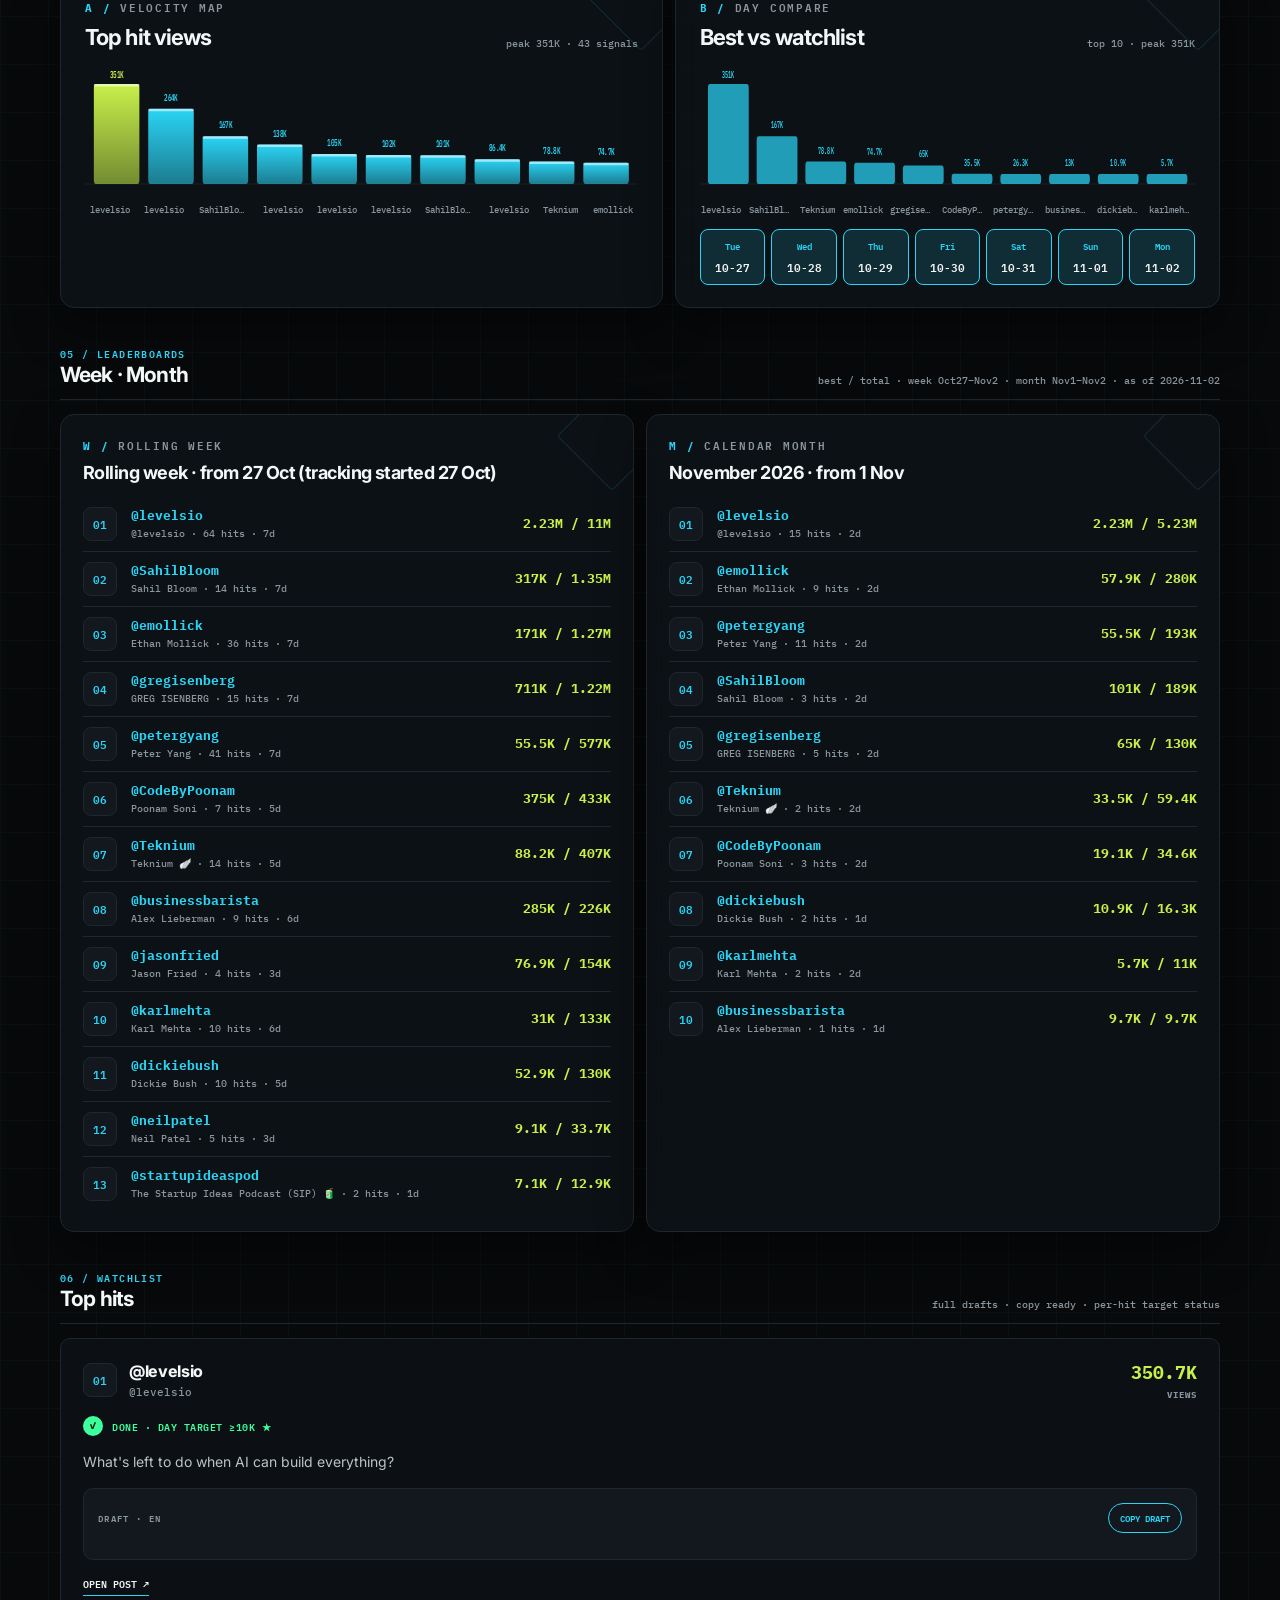
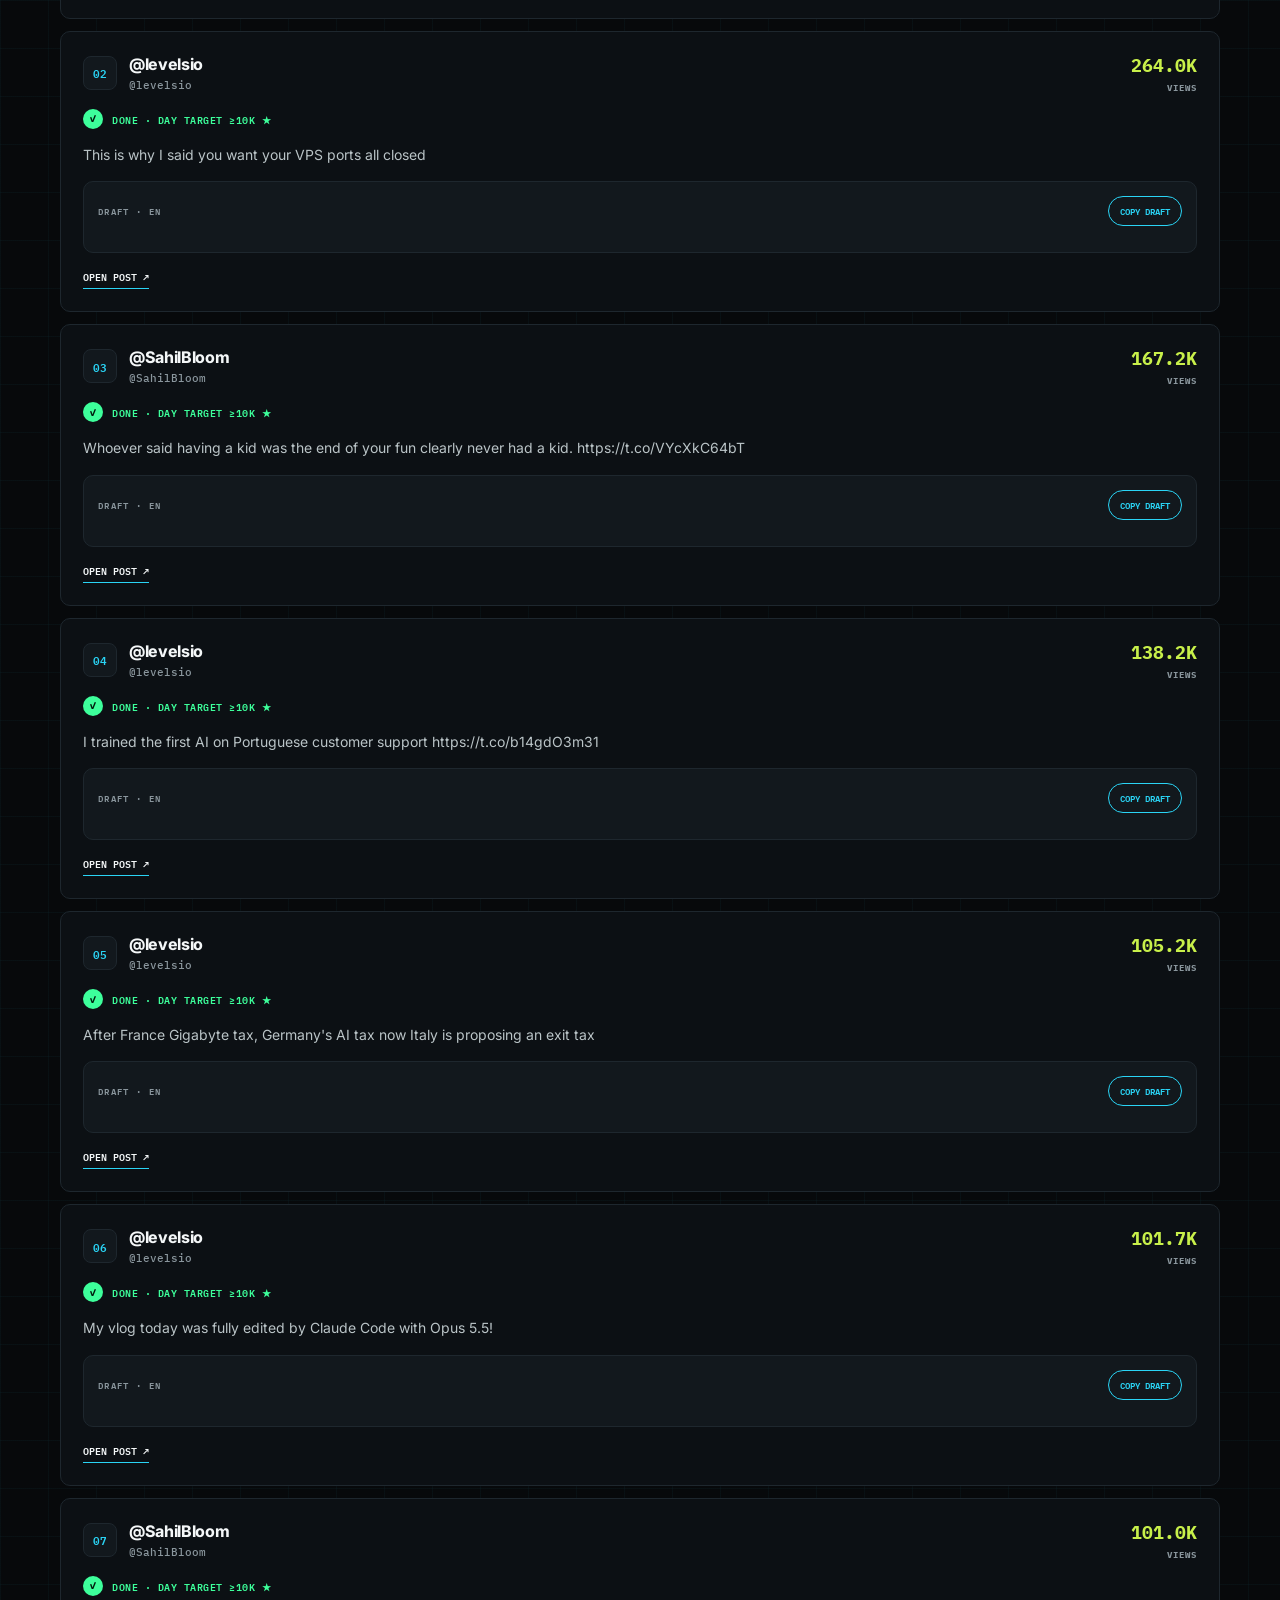
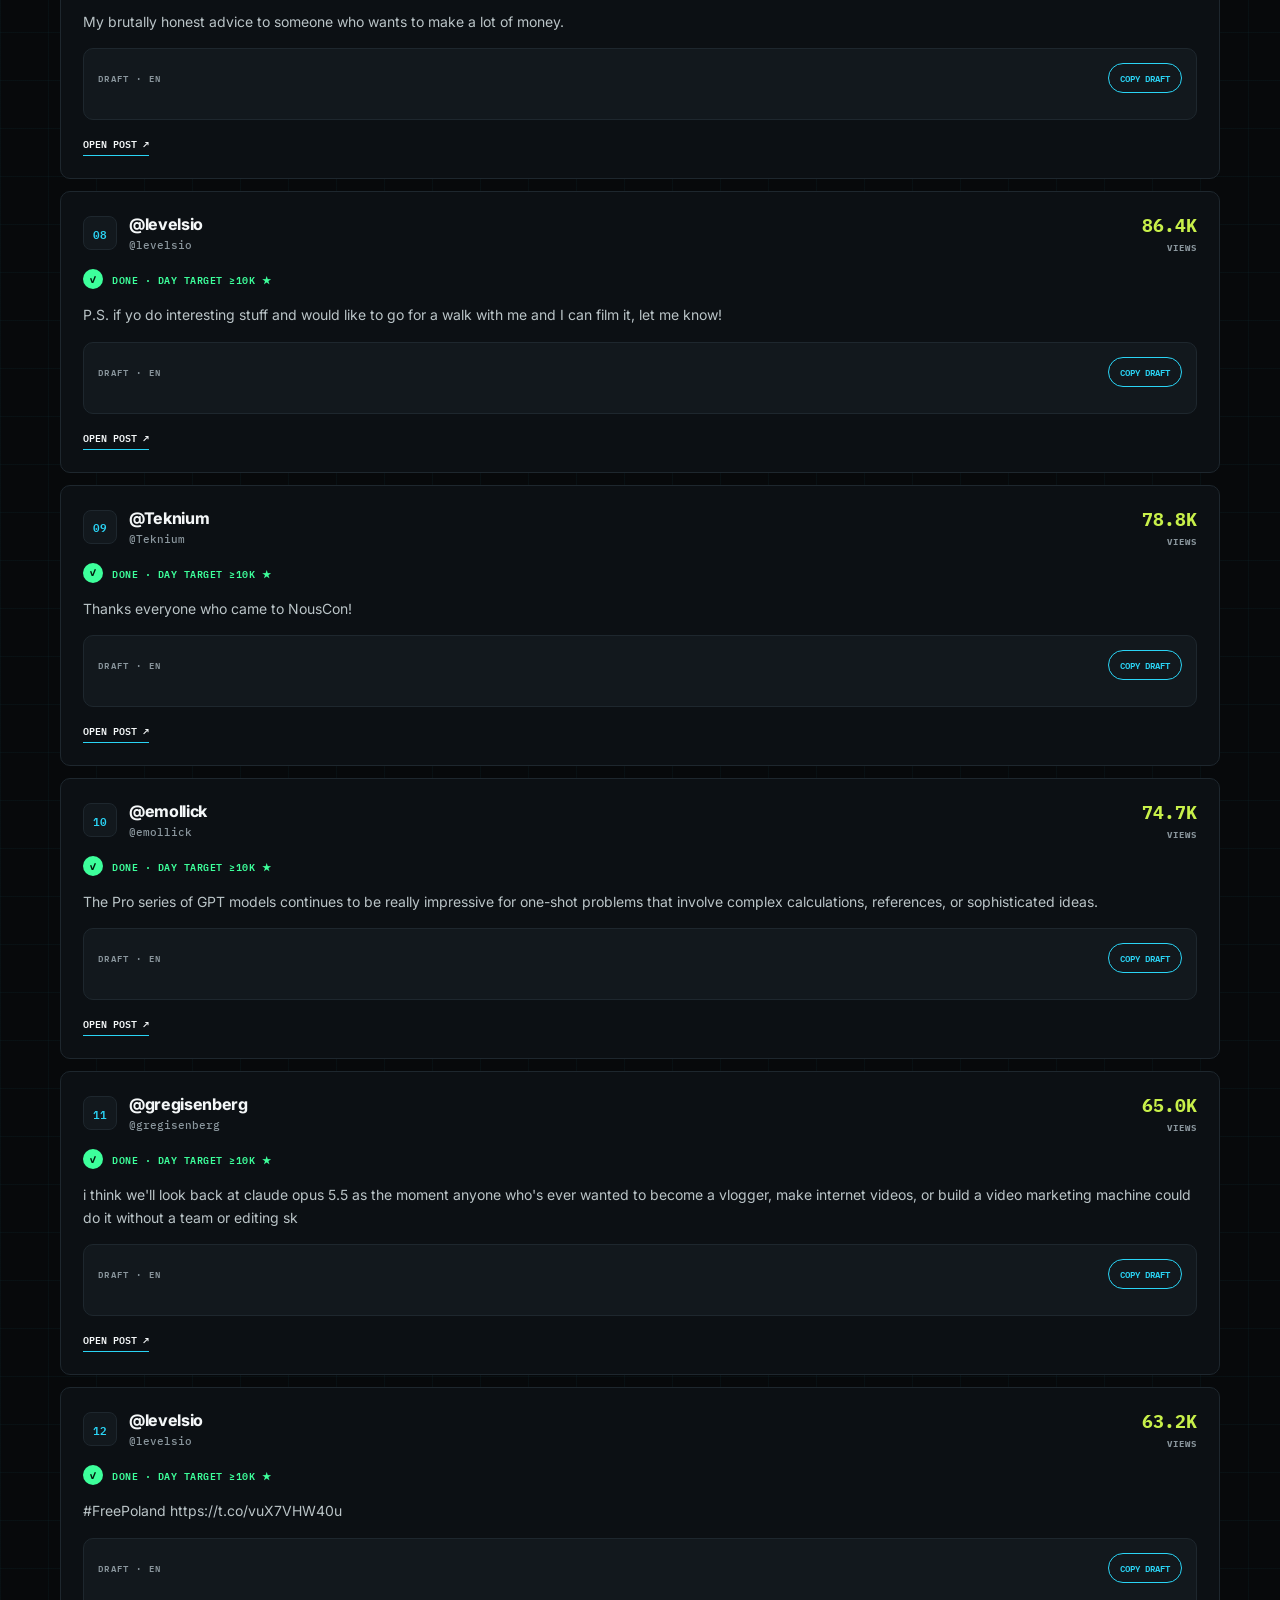
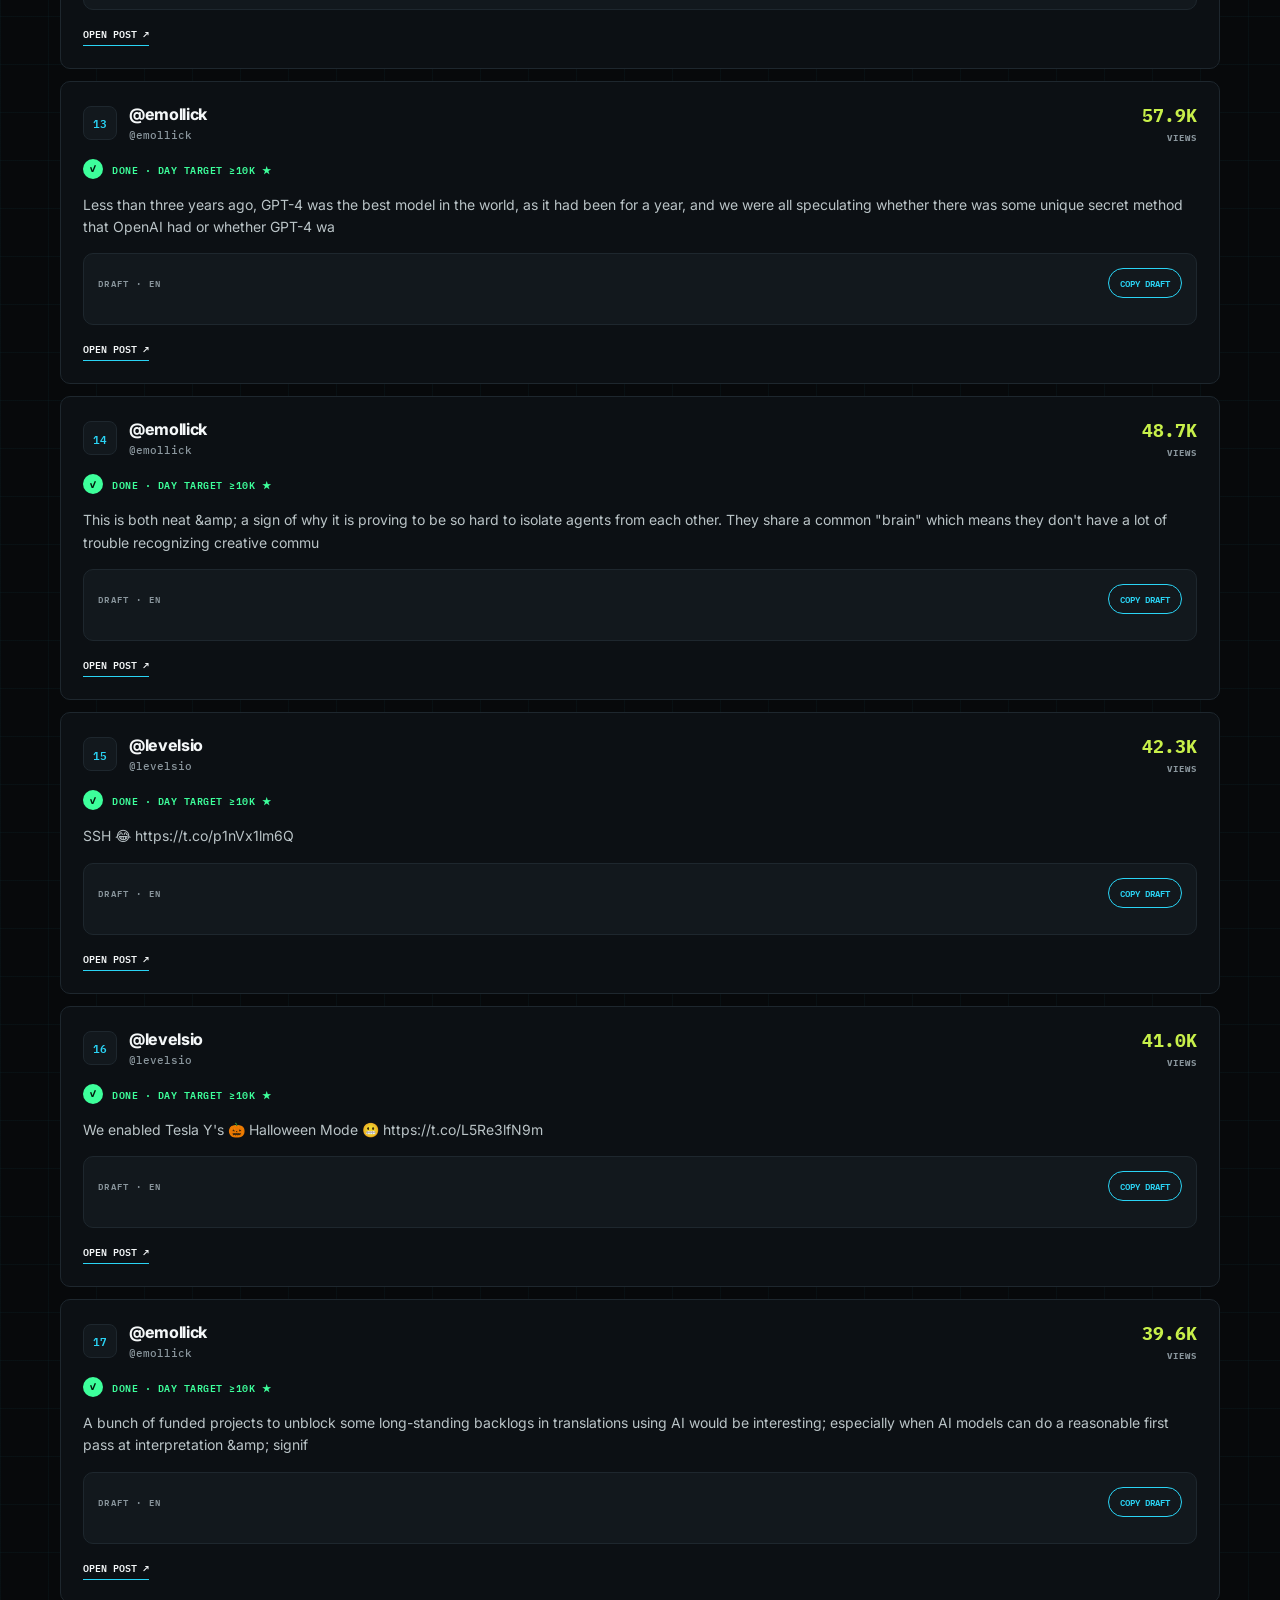
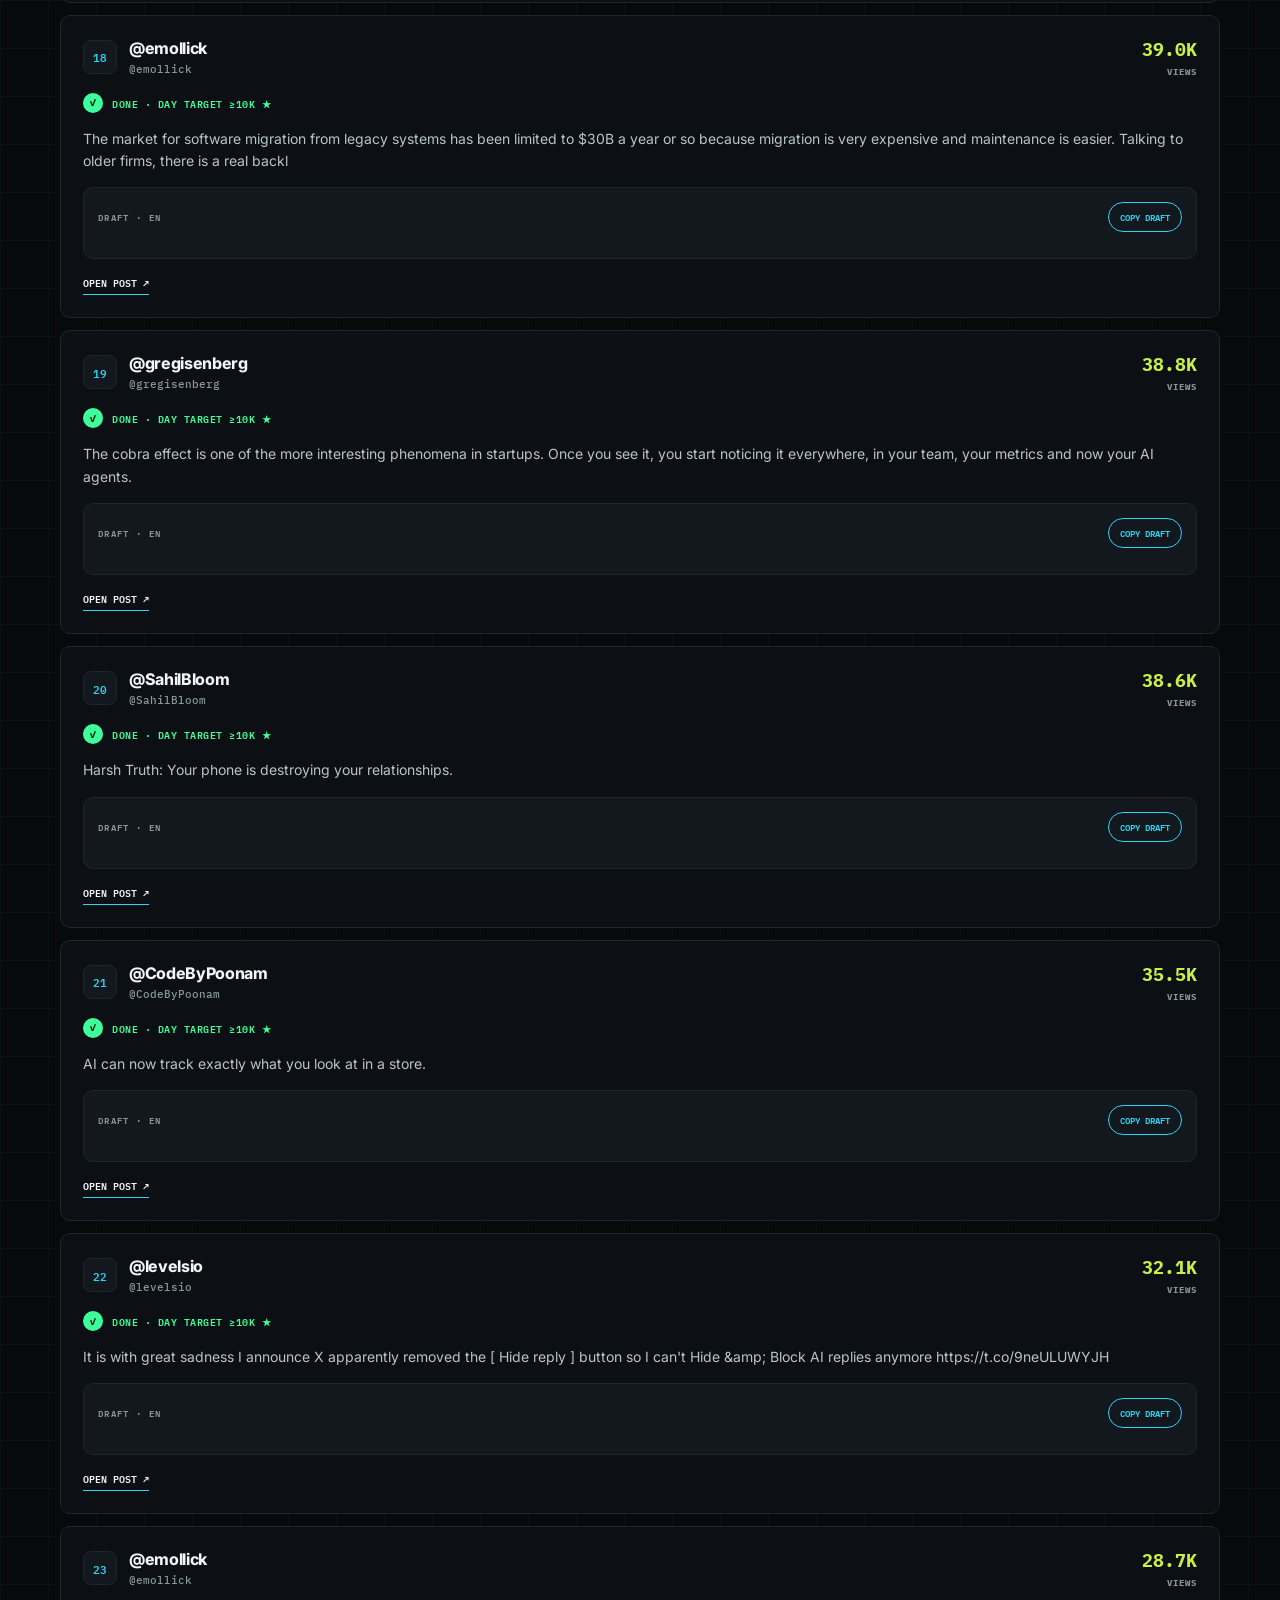
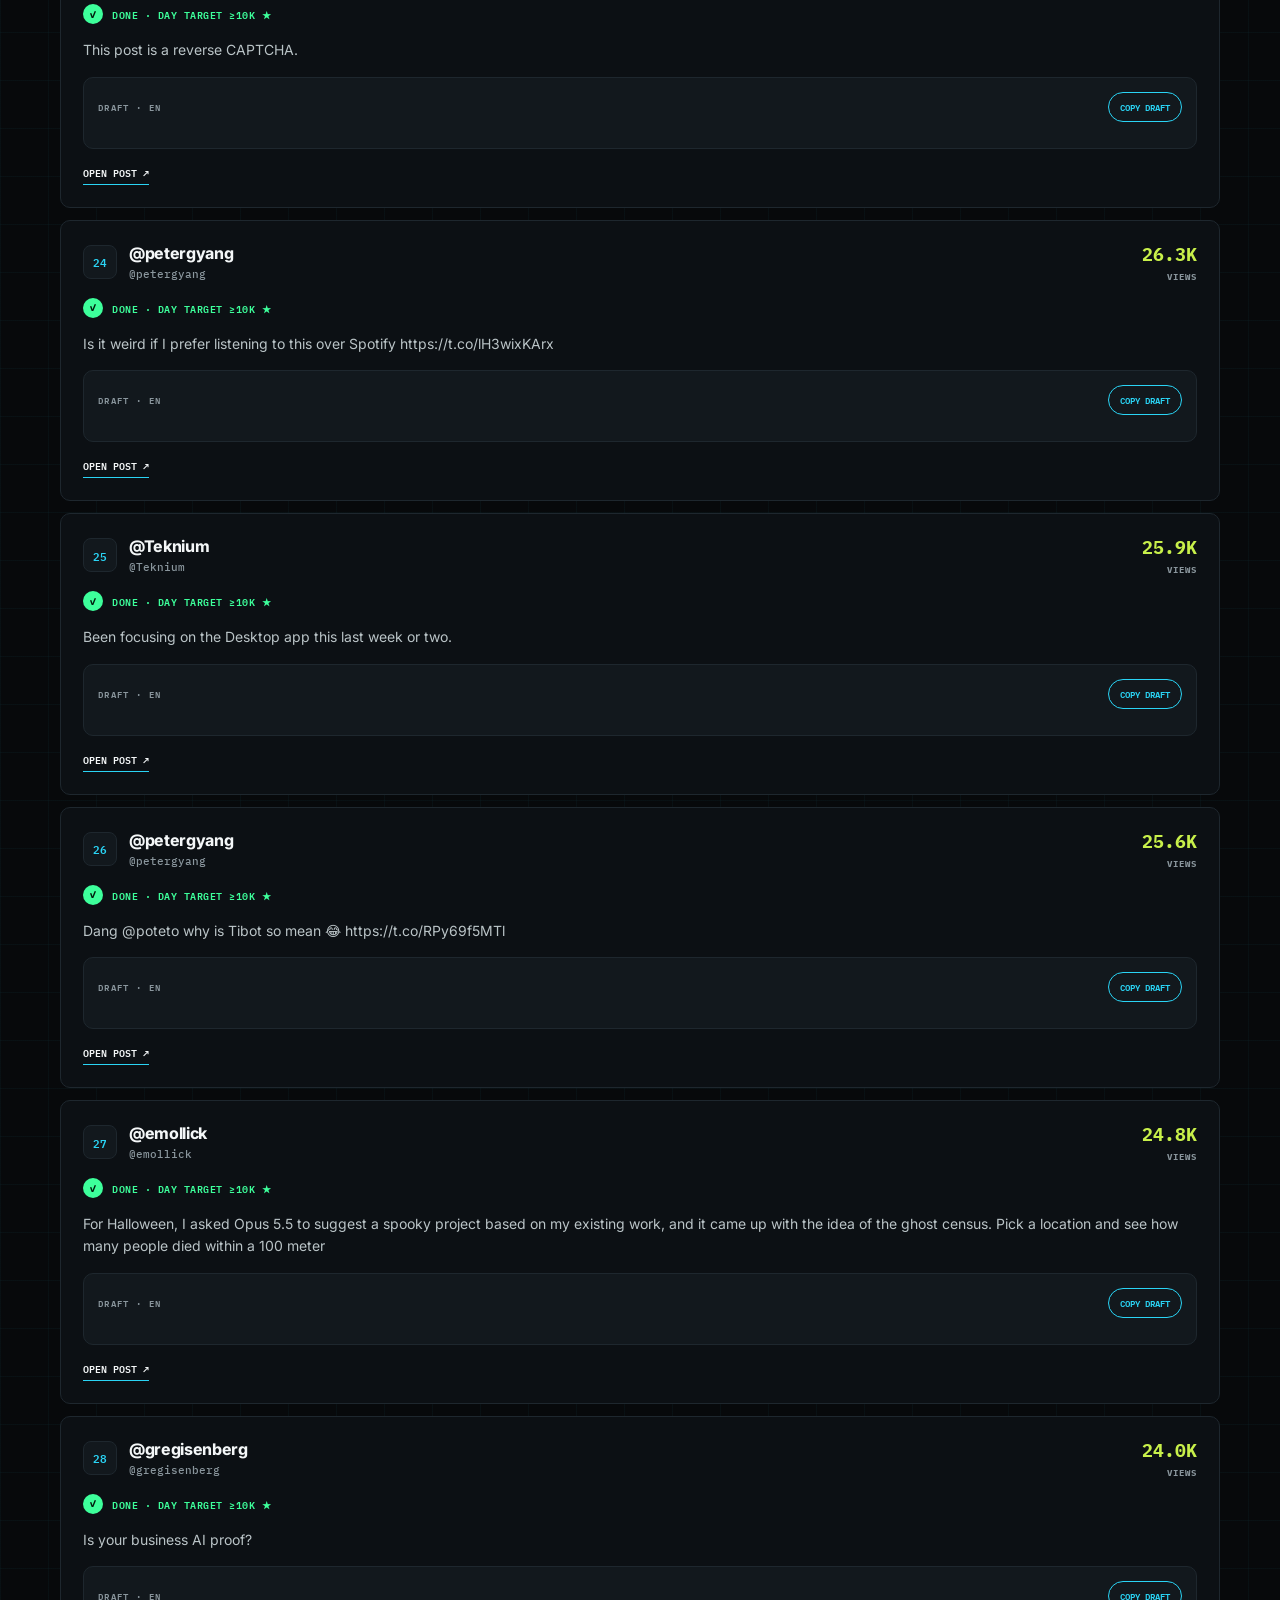
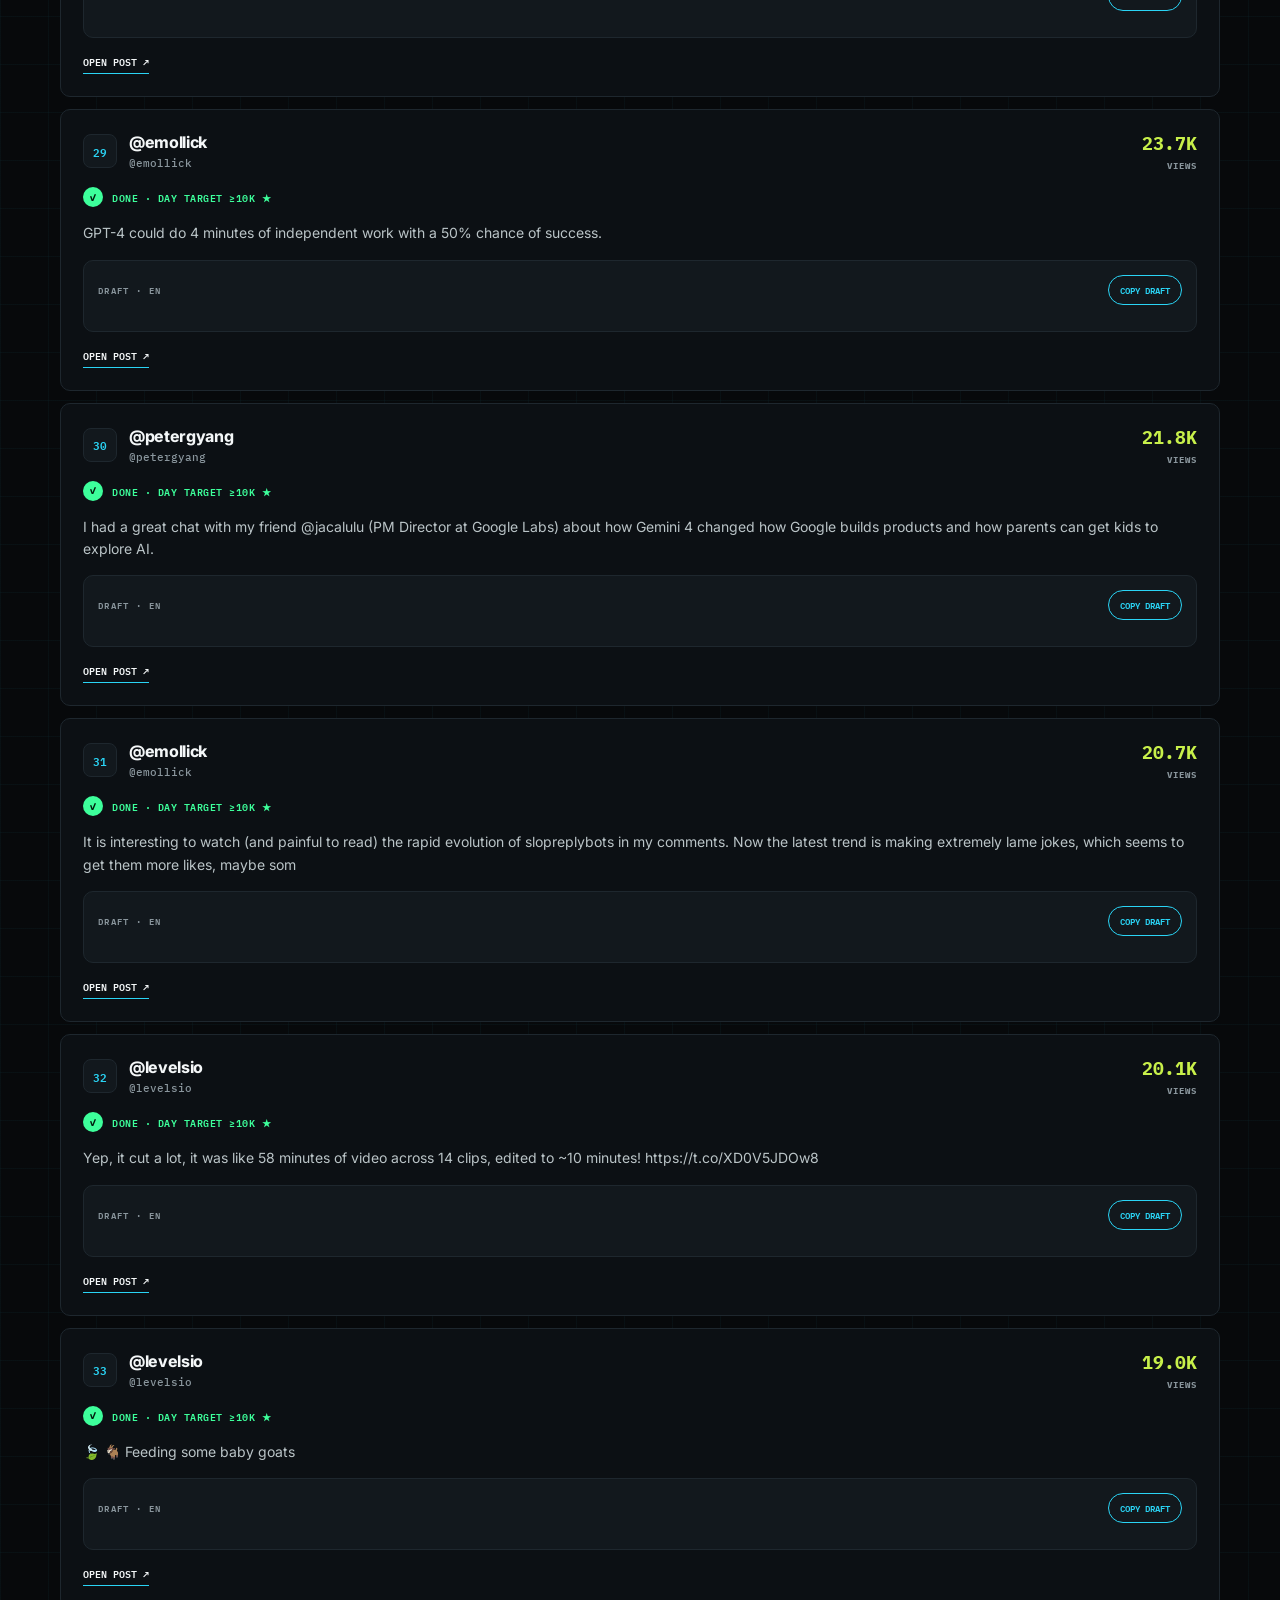
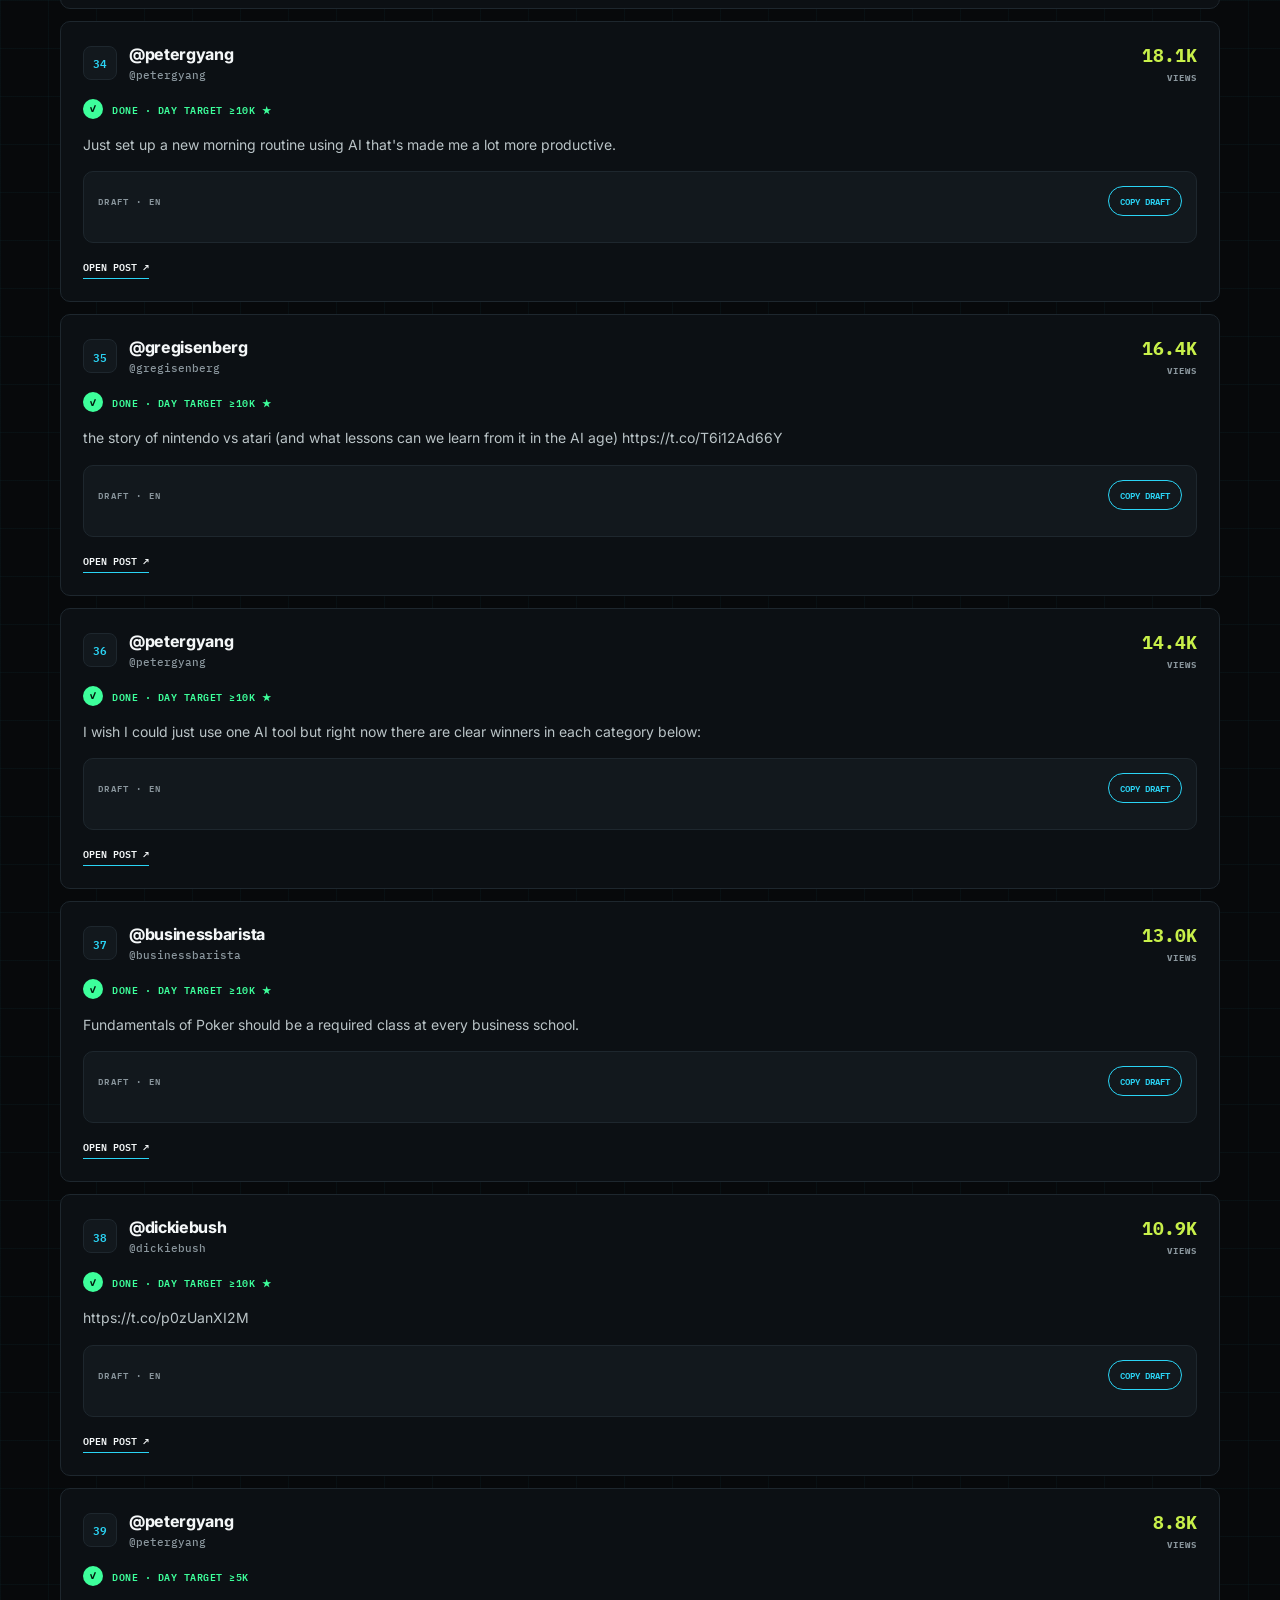
==== commit 9de845f7: "Weekly X scorecards 2026-11-02 (both accounts)" ====
--- a/index.html
+++ b/index.html
@@ -955,11 +955,15 @@
   renderNoHits(normalizeNoHits(d.no_hits));
   try{renderScorecard(d.scorecard)}catch(e){console.error(e)}
 }
+function scWeek(a){if(!a||!a.latest)return'';const L=a.latest;const na=v=>v===null||v===undefined?'n/a':v;
+  const rows=[['Followers',`${L.followers} (${L.followers_change>=0?'+':''}${L.followers_change})`],['Posts this week',`${L.posts_week}: ${L.originals} originals, ${L.replies} replies`],['Views',`${L.views} total · median ${L.median_views_per_original} per original`],['Engagement rate',`${L.engagement_rate_pct.toFixed(1)}%`],['Media originals',na(L.media_originals)],['Link clicks',na(L.link_clicks)],['Profile visits',na(L.profile_visits)],['Bookmarks',na(L.bookmarks)]];
+  const h=(a.history||[]);
+  return `<div class="sc-status" style="color:var(--text)">Week to ${esc(L.week_ending)} · ${esc(a.status_text||'')}</div><div>${rows.map(r=>`<div class="sc-row"><span>${esc(r[0])}</span>${esc(r[1])}</div>`).join('')}</div><div class="sc-note">Best: <a href="${esc(L.best.url)}" target="_blank" rel="noopener">${esc(L.best.text)} (${L.best.views} views) ↗</a><br>Worst: <a href="${esc(L.worst.url)}" target="_blank" rel="noopener">${esc(L.worst.text)} (${L.worst.views} views) ↗</a></div>${(a.fixes||[]).length?`<div class="sc-note">Fixes: ${a.fixes.map(esc).join(' · ')}</div>`:''}<div class="sc-note">Weekly history: ${h.map(x=>`${esc(x.label)} ${x.followers} followers${x.views!==undefined?', '+x.views+' views':''}`).join(' → ')}</div>`}
 function renderScorecard(sc){
   const wrap=document.getElementById('scorecard-wrap');if(!wrap)return;
   const panels=sc&&Array.isArray(sc.panels)?sc.panels:[];if(!panels.length){wrap.hidden=true;return}
   document.getElementById('scorecard').innerHTML=panels.map(p=>{const b=p.baseline||{};const c=p.context;
-    return `<article class="panel sc-panel"><div class="panel-label"><strong>${esc(p.platform||'')} /</strong> baseline ${esc(b.date||'')}</div><div class="sc-handle">${esc(p.handle||'')}</div><div class="sc-base"><div><b>${esc(b.followers??'—')}</b><span>followers</span></div><div><b>${esc(b.following??'—')}</b><span>following</span></div><div><b>${esc(b.posts??'—')}</b><span>posts</span></div></div><div class="sc-status">${esc(p.targets_status||'')}</div><div>${(p.targets||[]).map(t=>`<div class="sc-row"><span>${esc(t[0])}</span>${esc(t[1])}</div>`).join('')}</div>${p.theme?`<div class="sc-note">${esc(p.theme)}</div>`:''}${p.note?`<div class="sc-note">${esc(p.note)}</div>`:''}${c?`<div class="sc-note">${esc(c.label)}: <b style="color:var(--text)">${esc(c.value)}</b> · <a href="${esc(c.source)}" target="_blank" rel="noopener">${esc(c.source_label||'source')} ↗</a></div>`:''}</article>`}).join('');
+    return `<article class="panel sc-panel"><div class="panel-label"><strong>${esc(p.platform||'')} /</strong> baseline ${esc(b.date||'')}</div><div class="sc-handle">${esc(p.handle||'')}</div><div class="sc-base"><div><b>${esc(b.followers??'—')}</b><span>followers</span></div><div><b>${esc(b.following??'—')}</b><span>following</span></div><div><b>${esc(b.posts??'—')}</b><span>posts</span></div></div><div class="sc-status">${esc(p.targets_status||'')}</div><div>${(p.targets||[]).map(t=>`<div class="sc-row"><span>${esc(t[0])}</span>${esc(t[1])}</div>`).join('')}</div>${p.theme?`<div class="sc-note">${esc(p.theme)}</div>`:''}${p.note?`<div class="sc-note">${esc(p.note)}</div>`:''}${c?`<div class="sc-note">${esc(c.label)}: <b style="color:var(--text)">${esc(c.value)}</b> · <a href="${esc(c.source)}" target="_blank" rel="noopener">${esc(c.source_label||'source')} ↗</a></div>`:''}${scWeek((sc.accounts||{})[p.handle])}</article>`}).join('');
   if(sc.updated)document.getElementById('scorecard-note').textContent='updated '+sc.updated;
   wrap.hidden=false;
 }
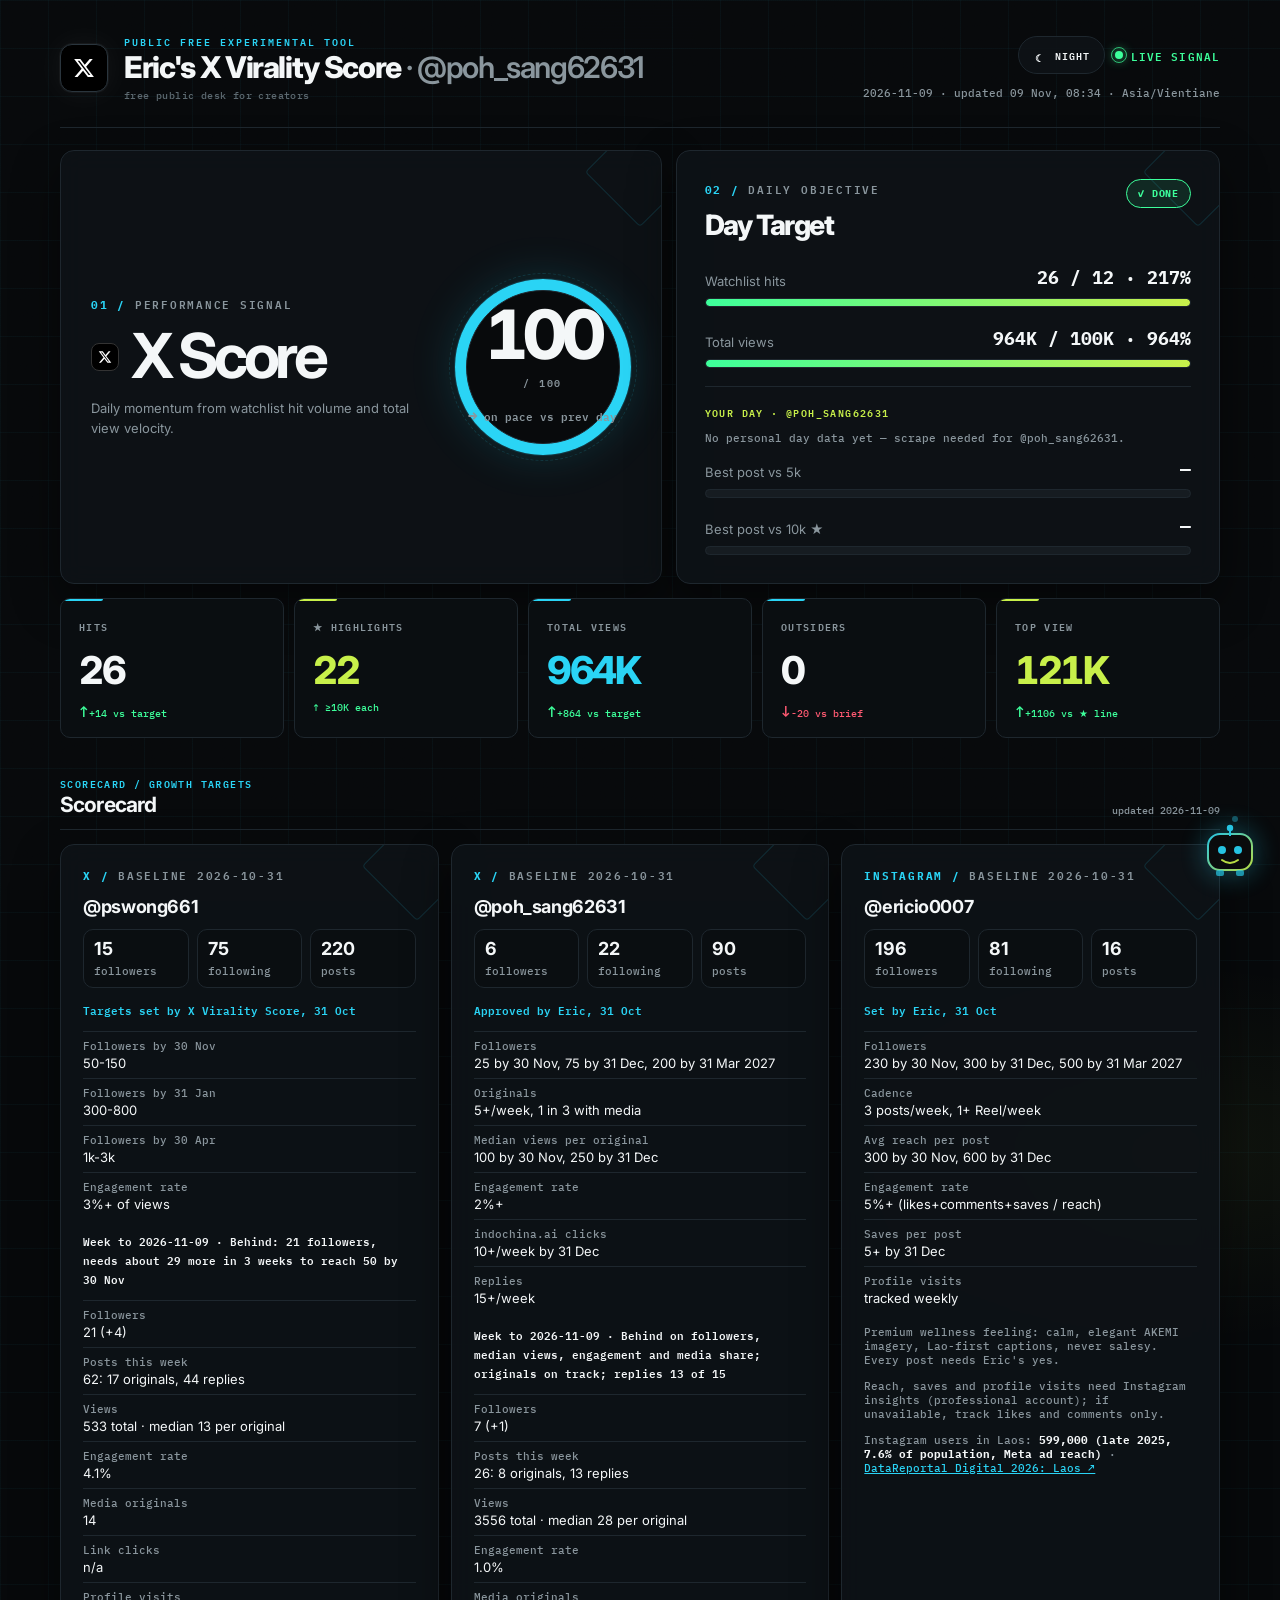
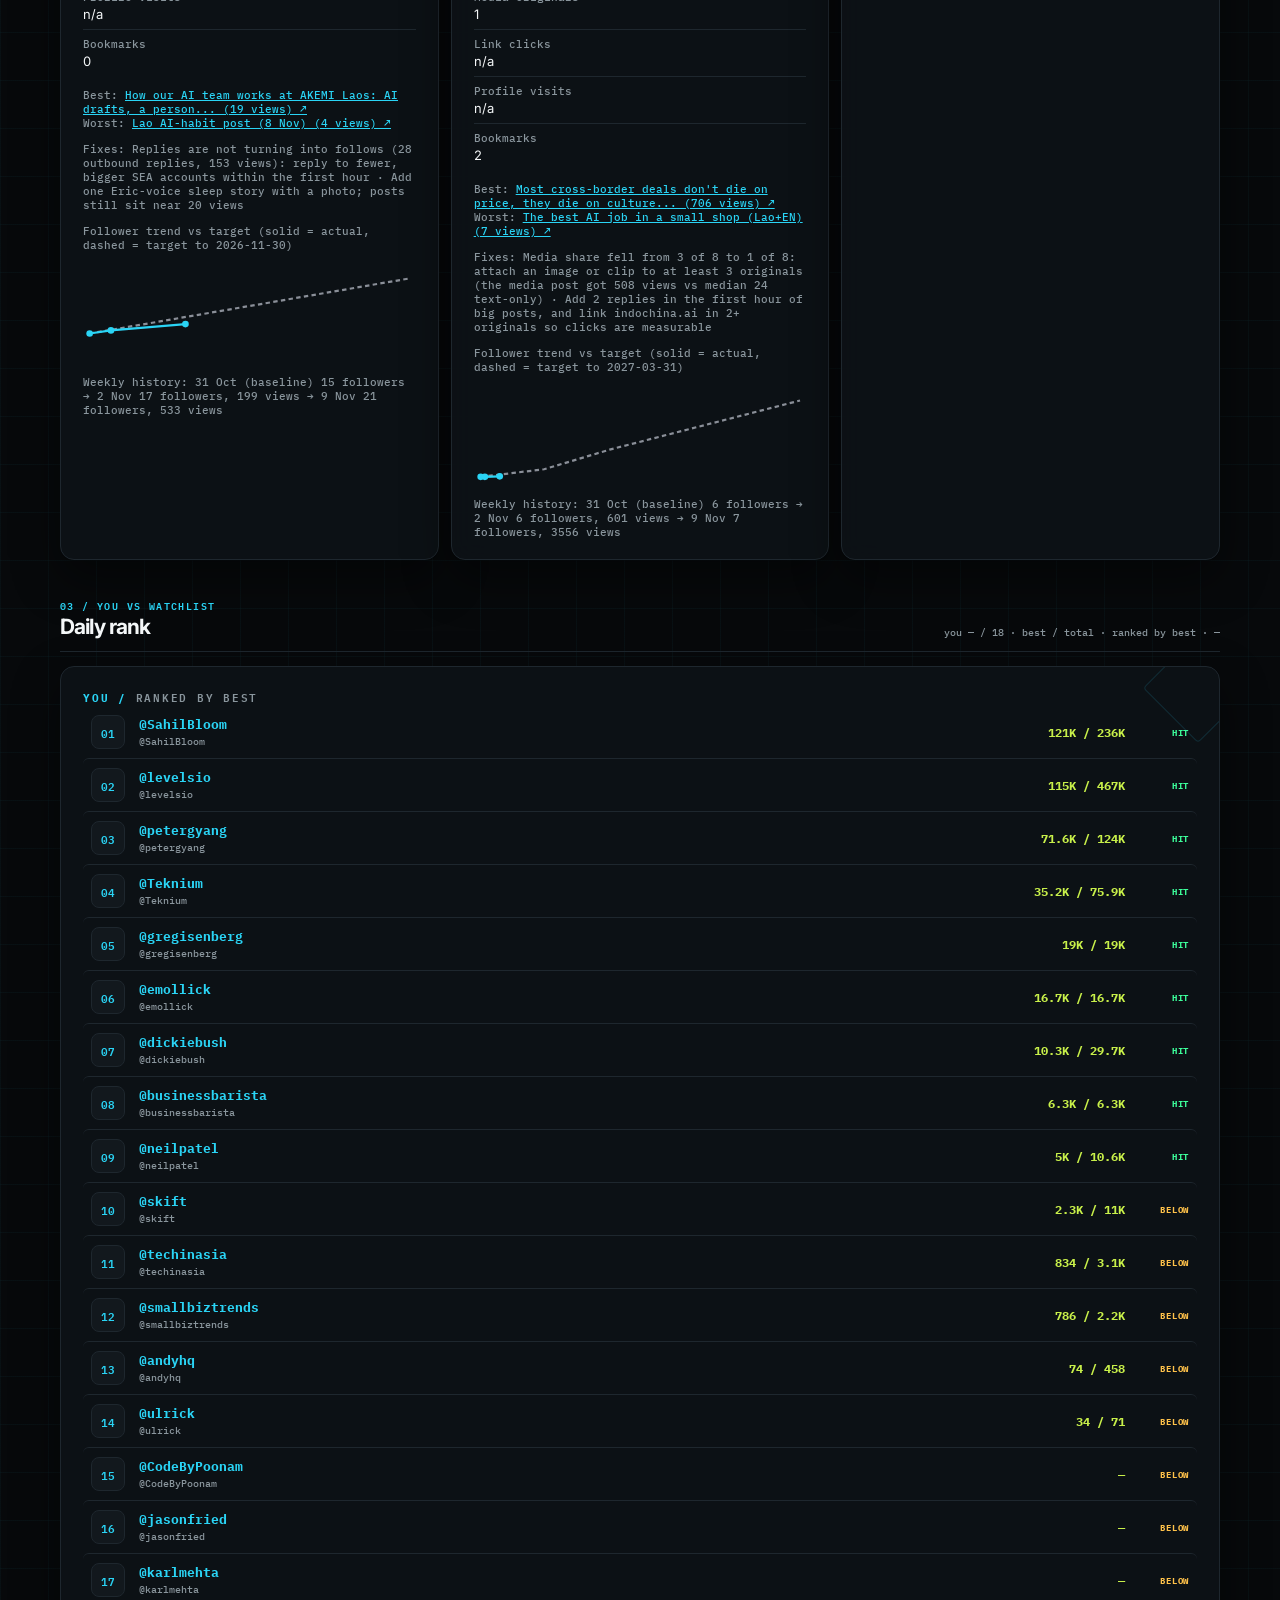
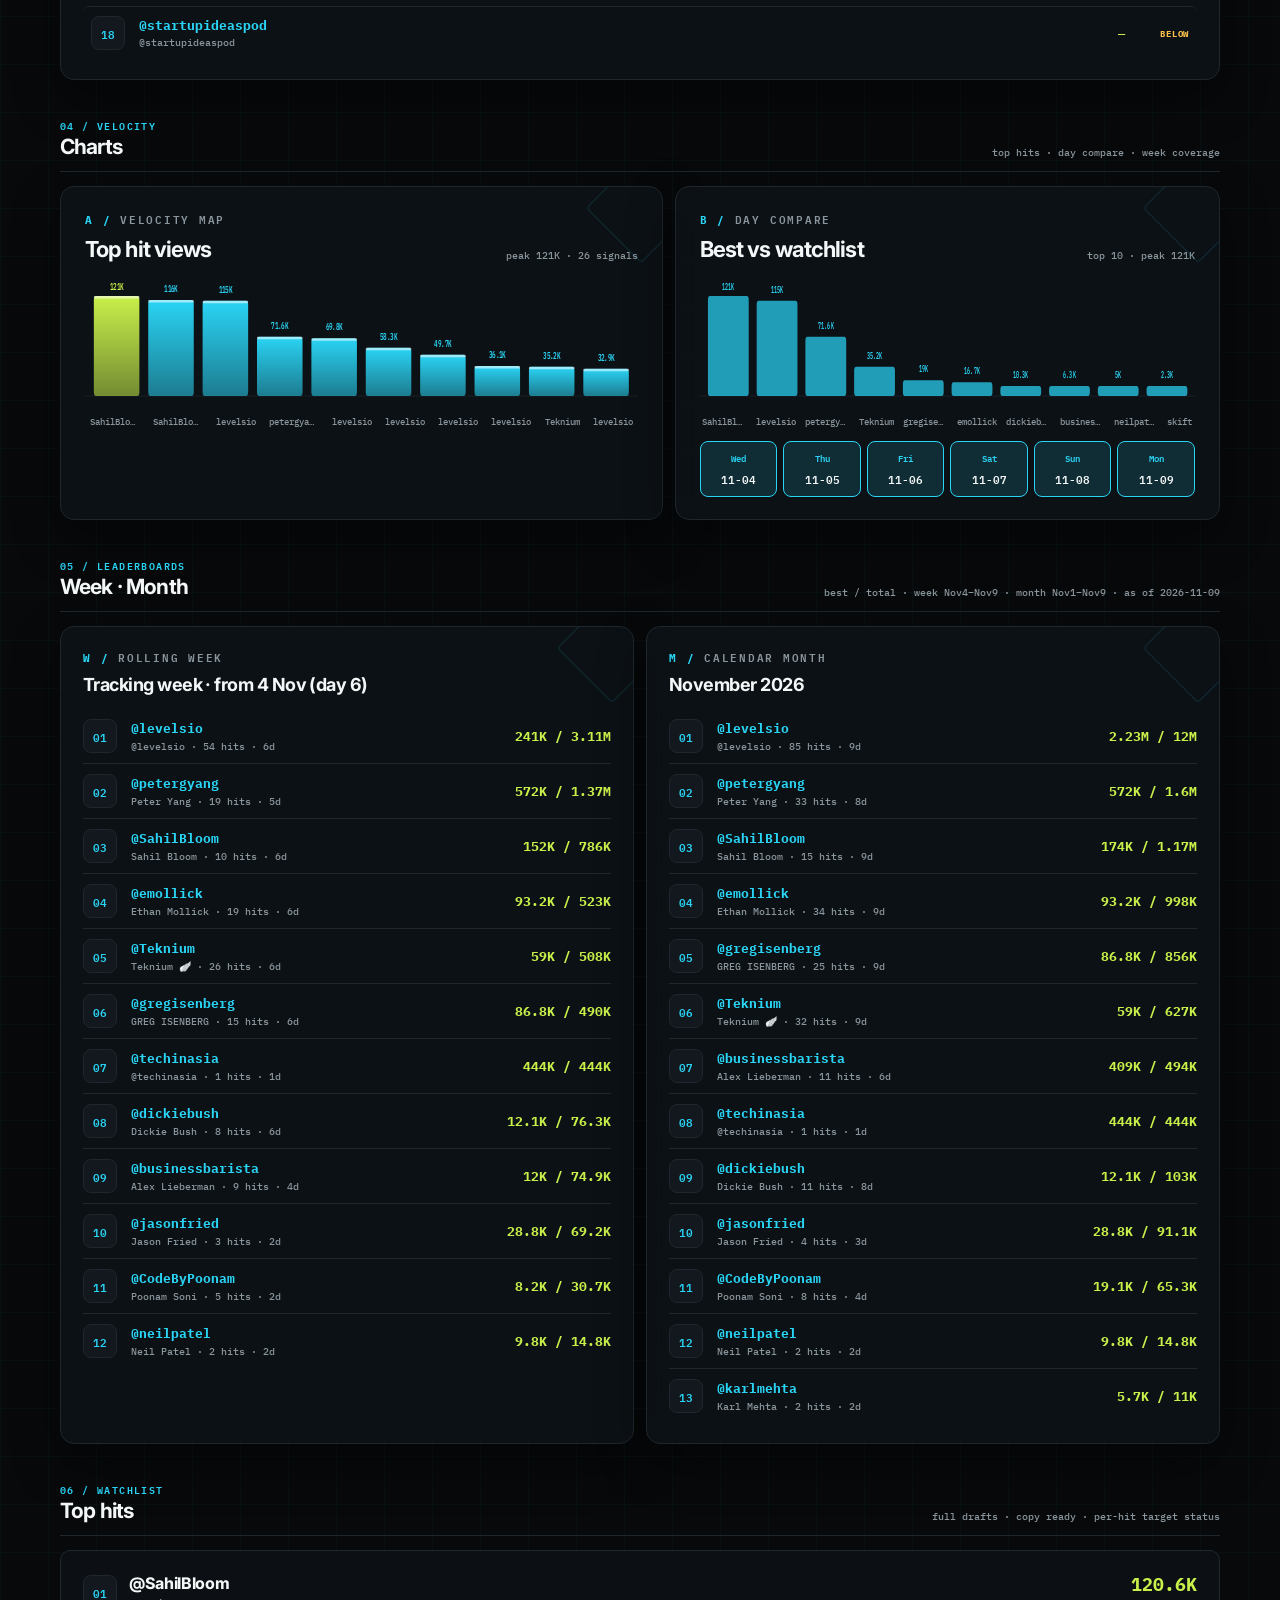
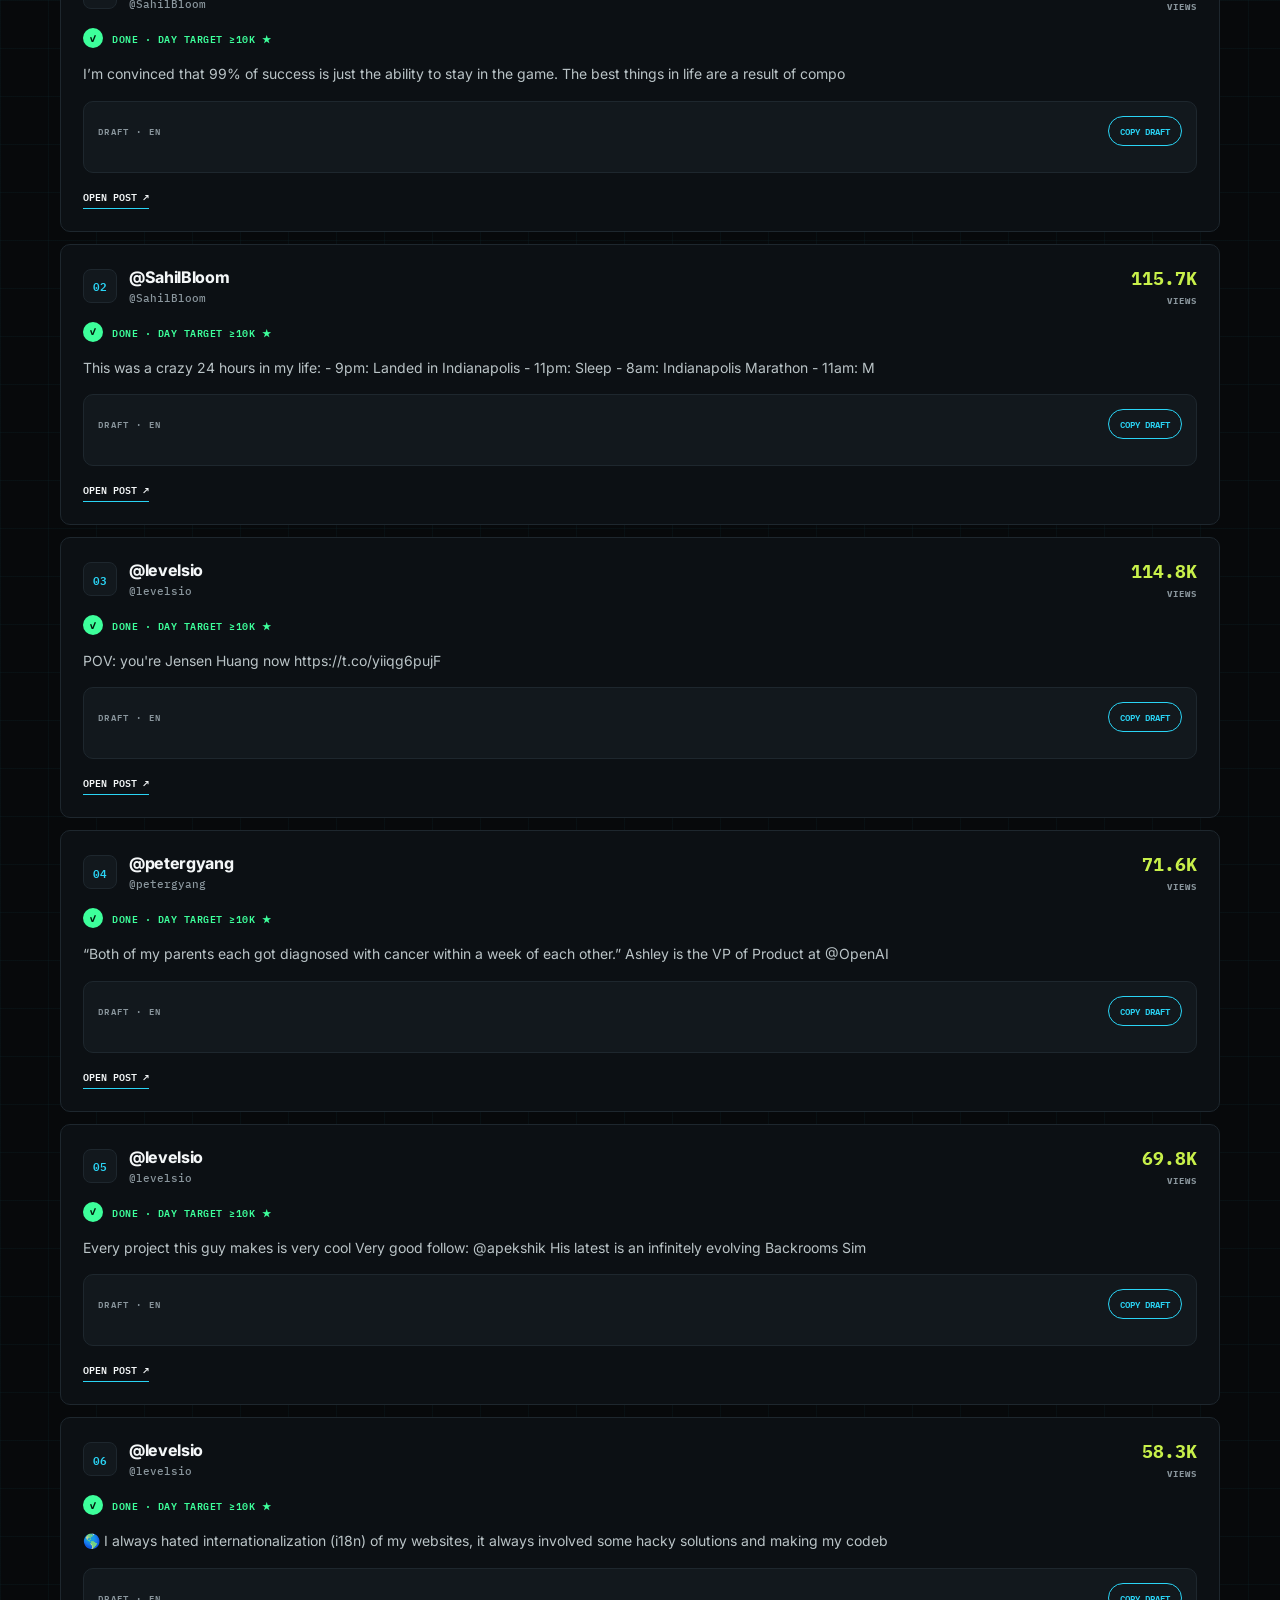
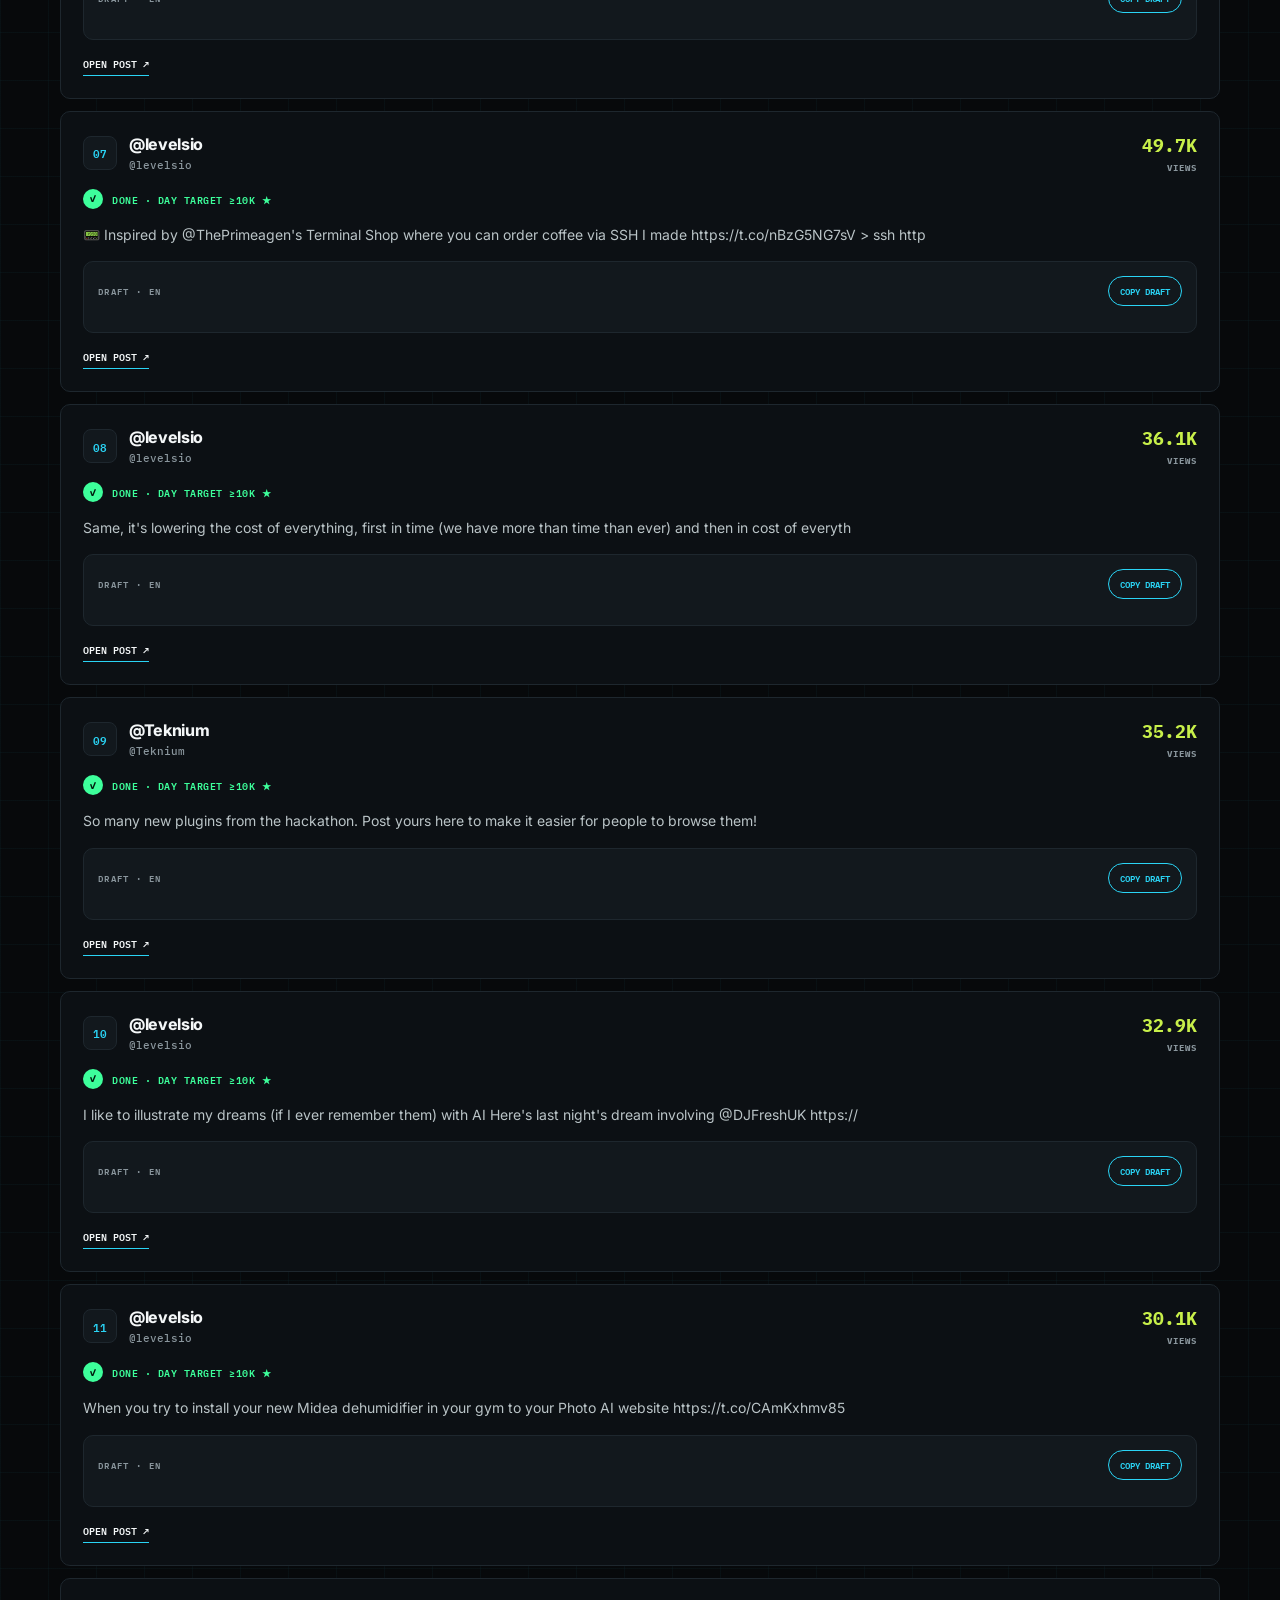
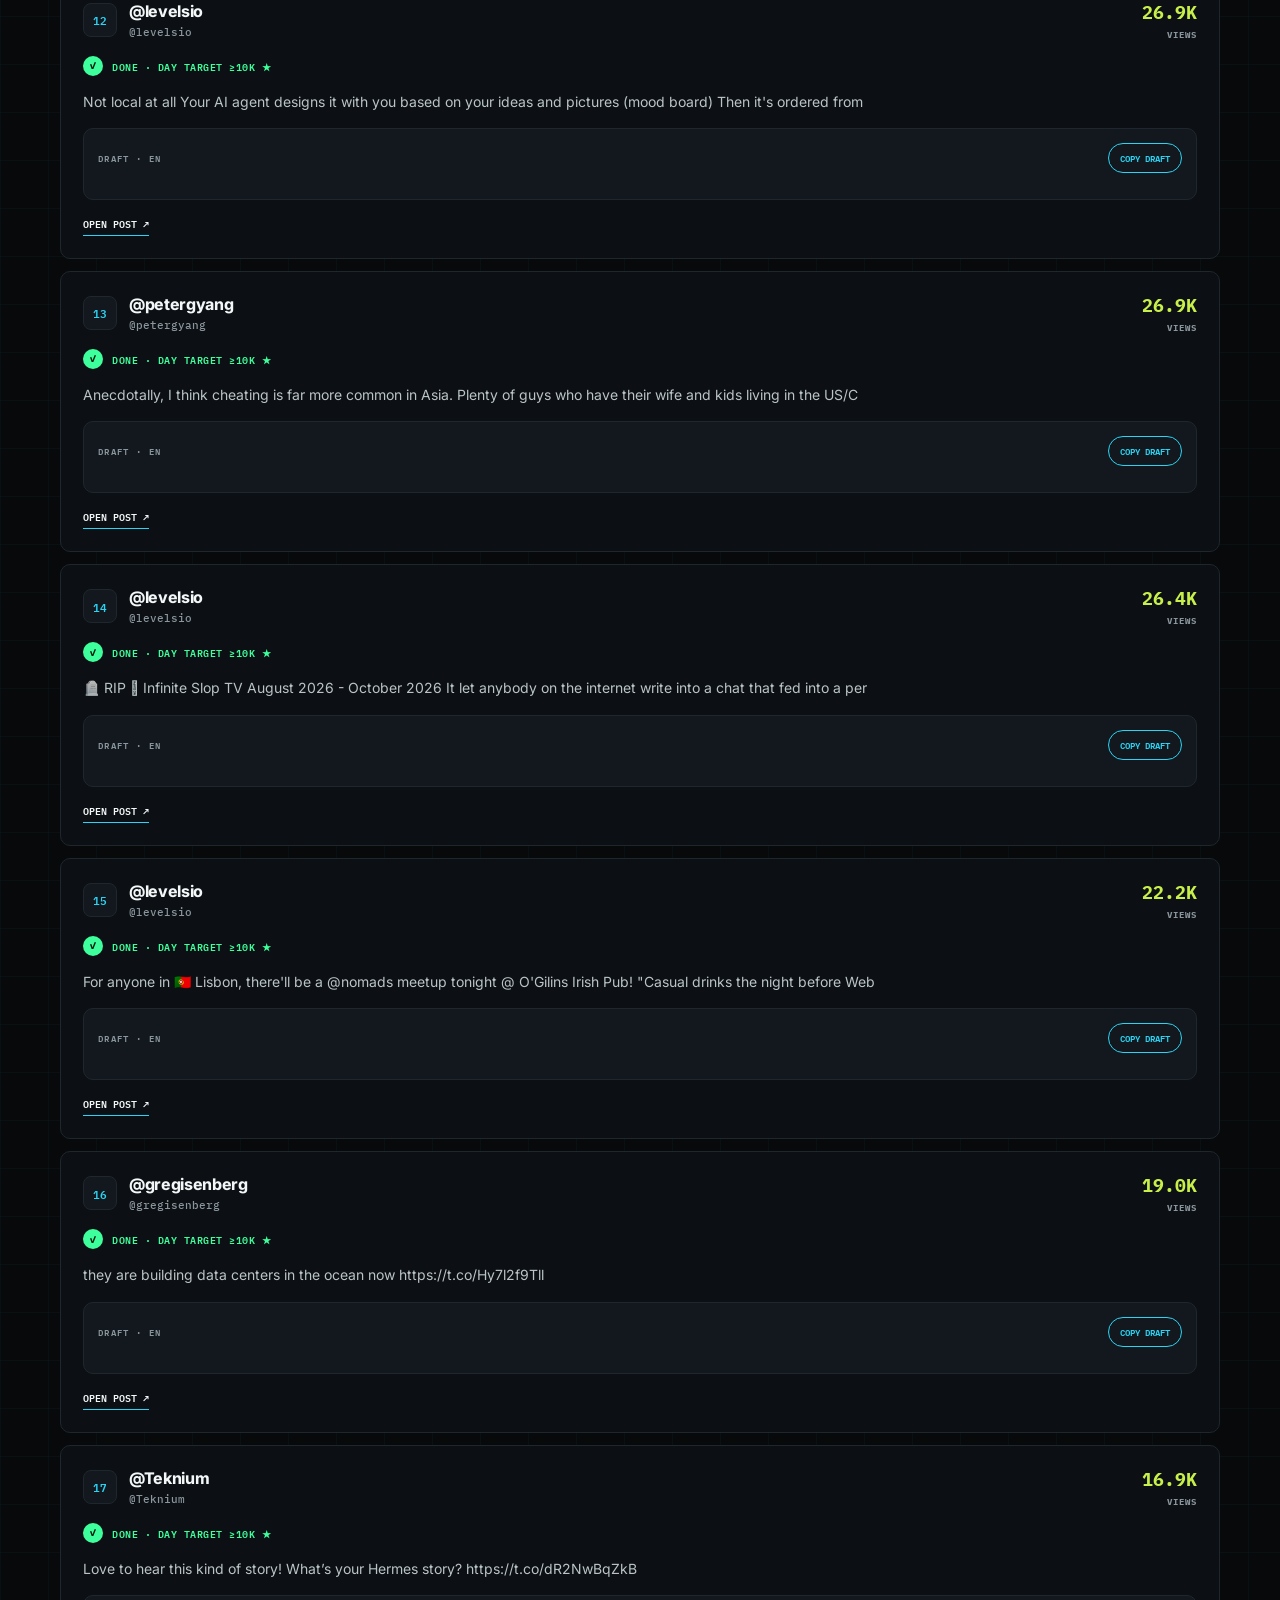
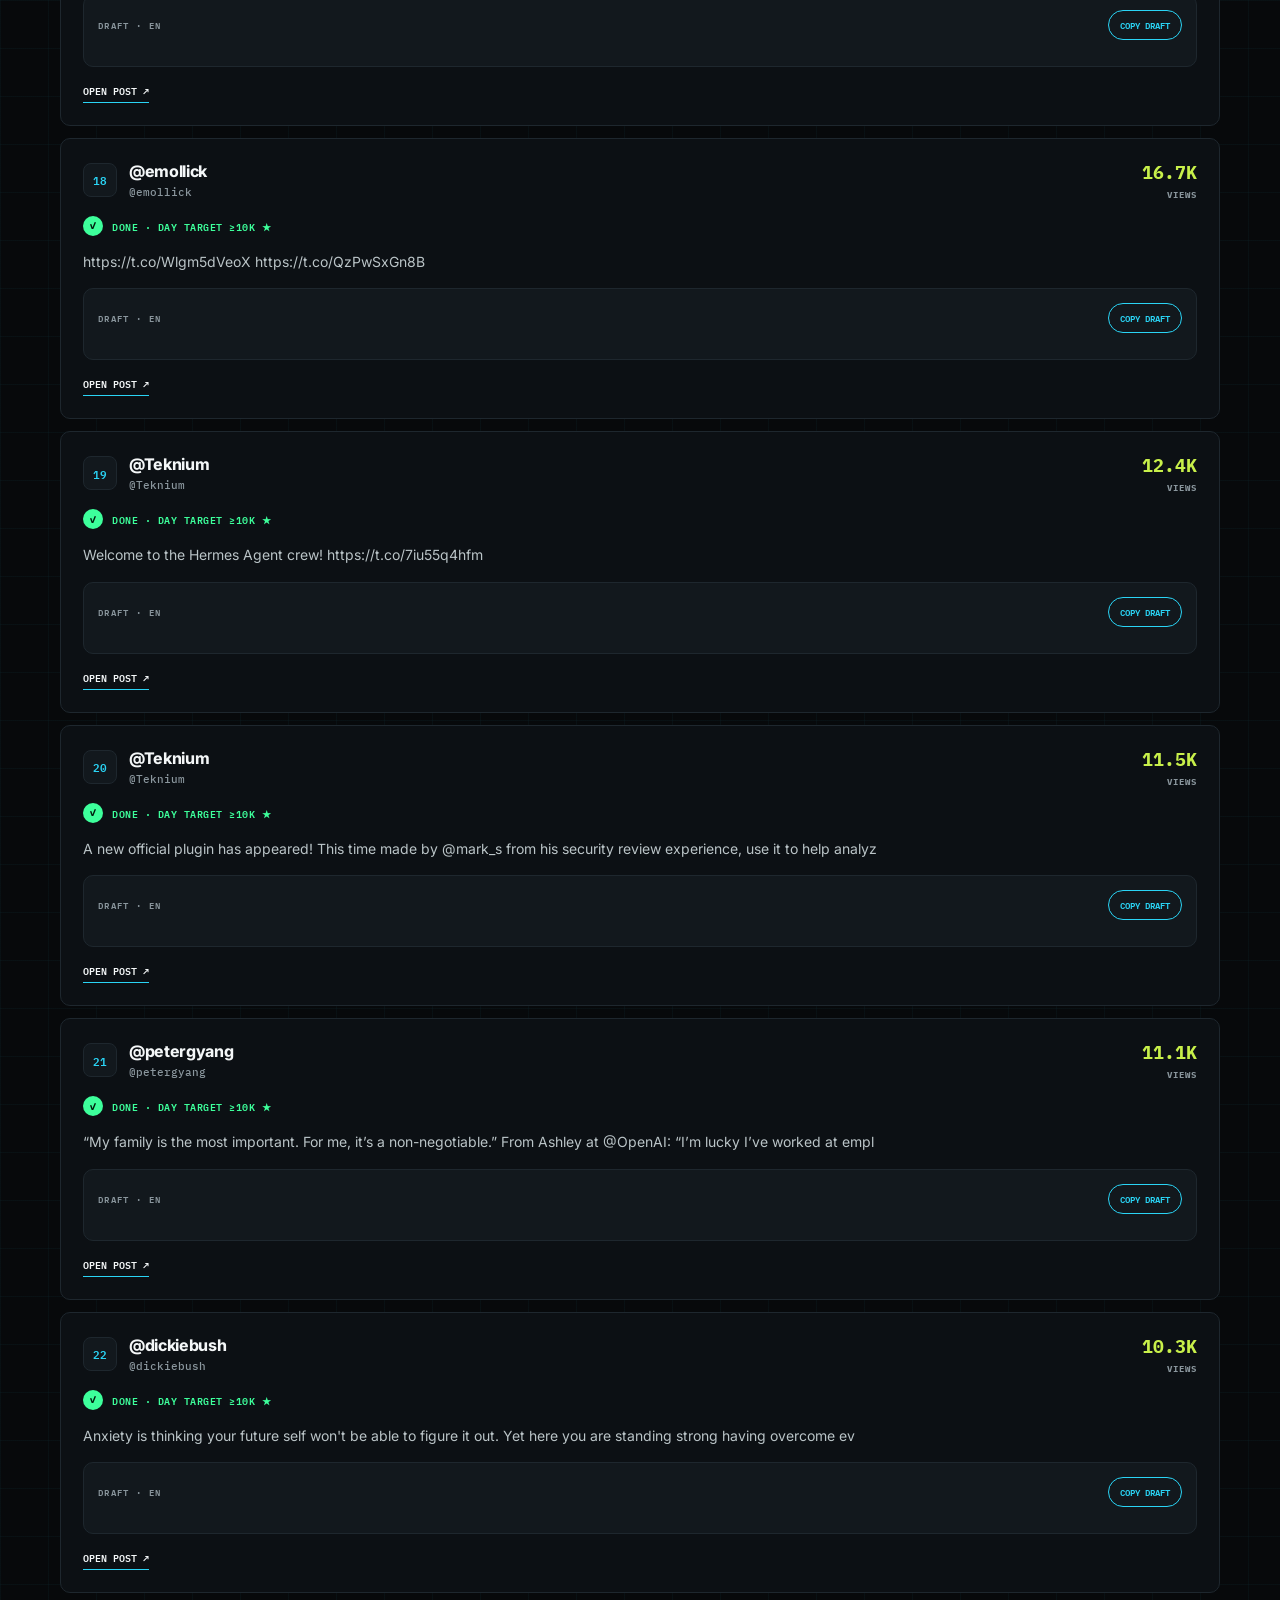
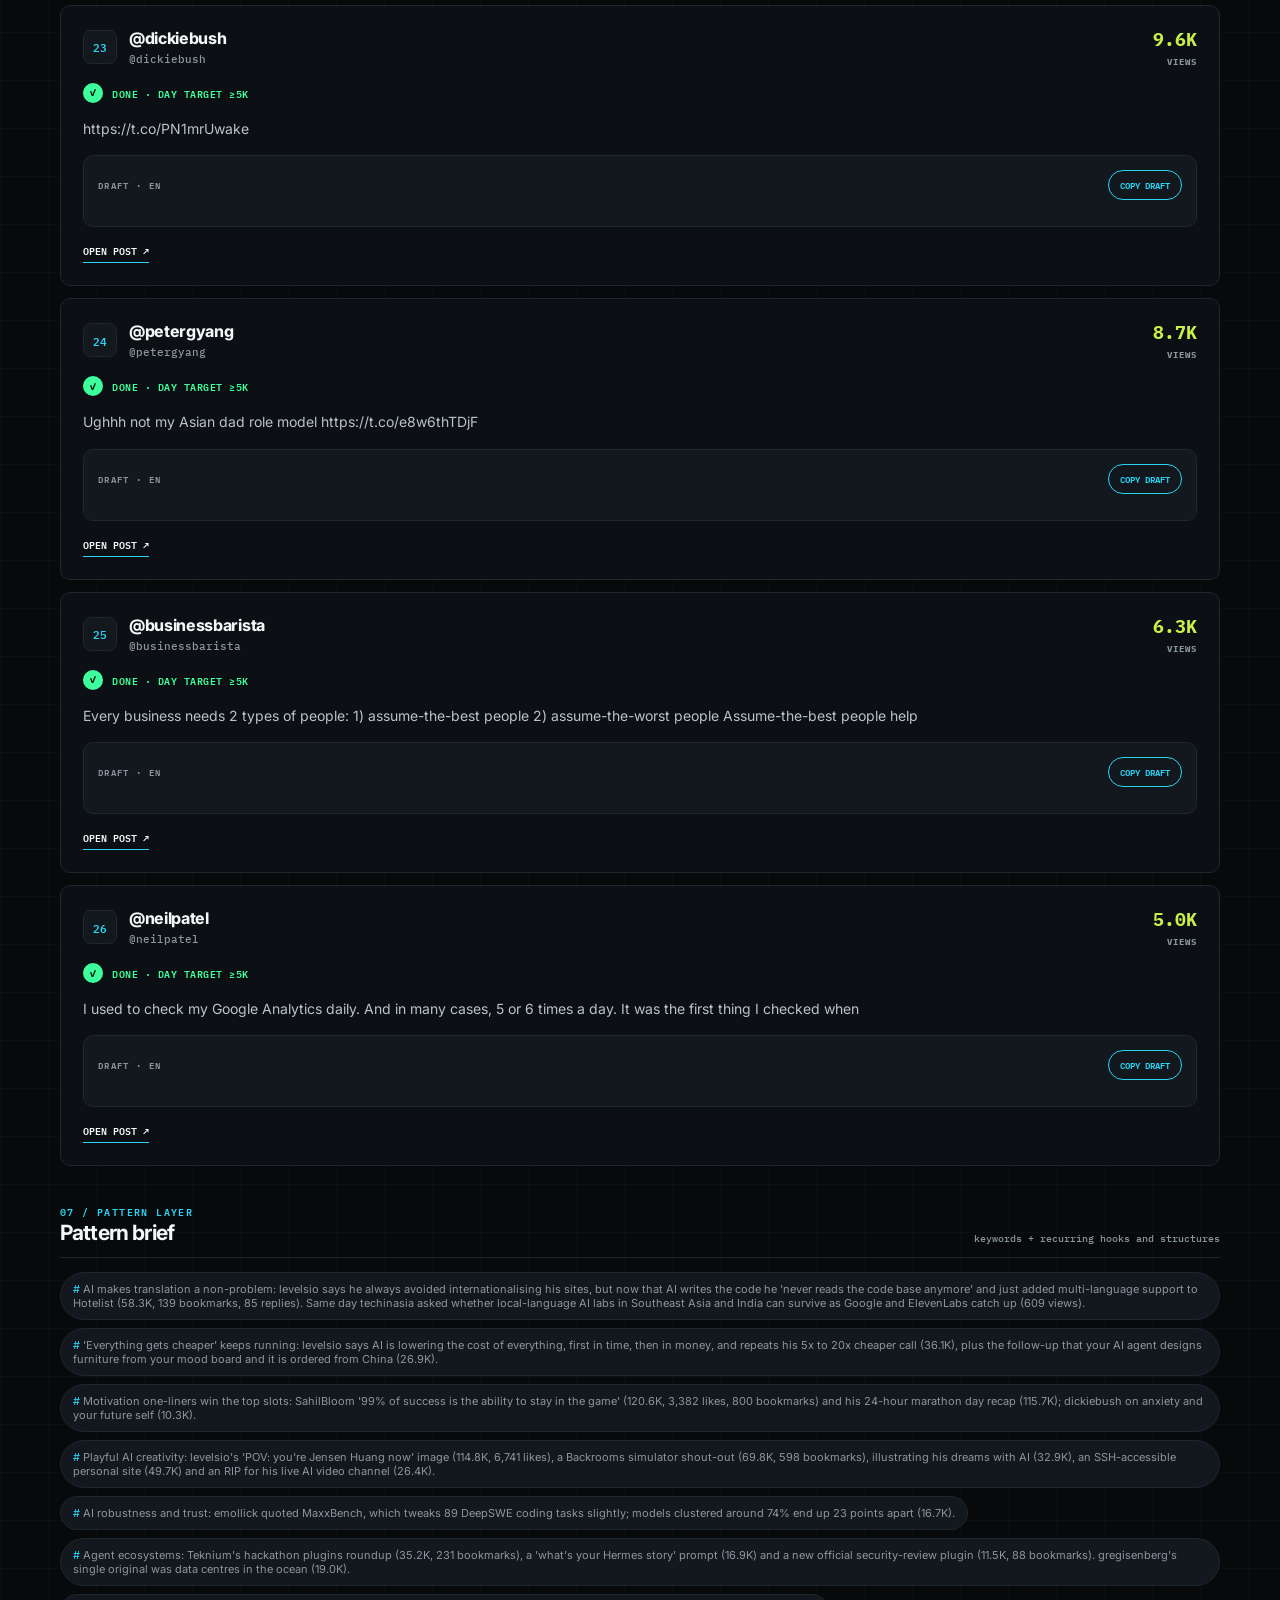
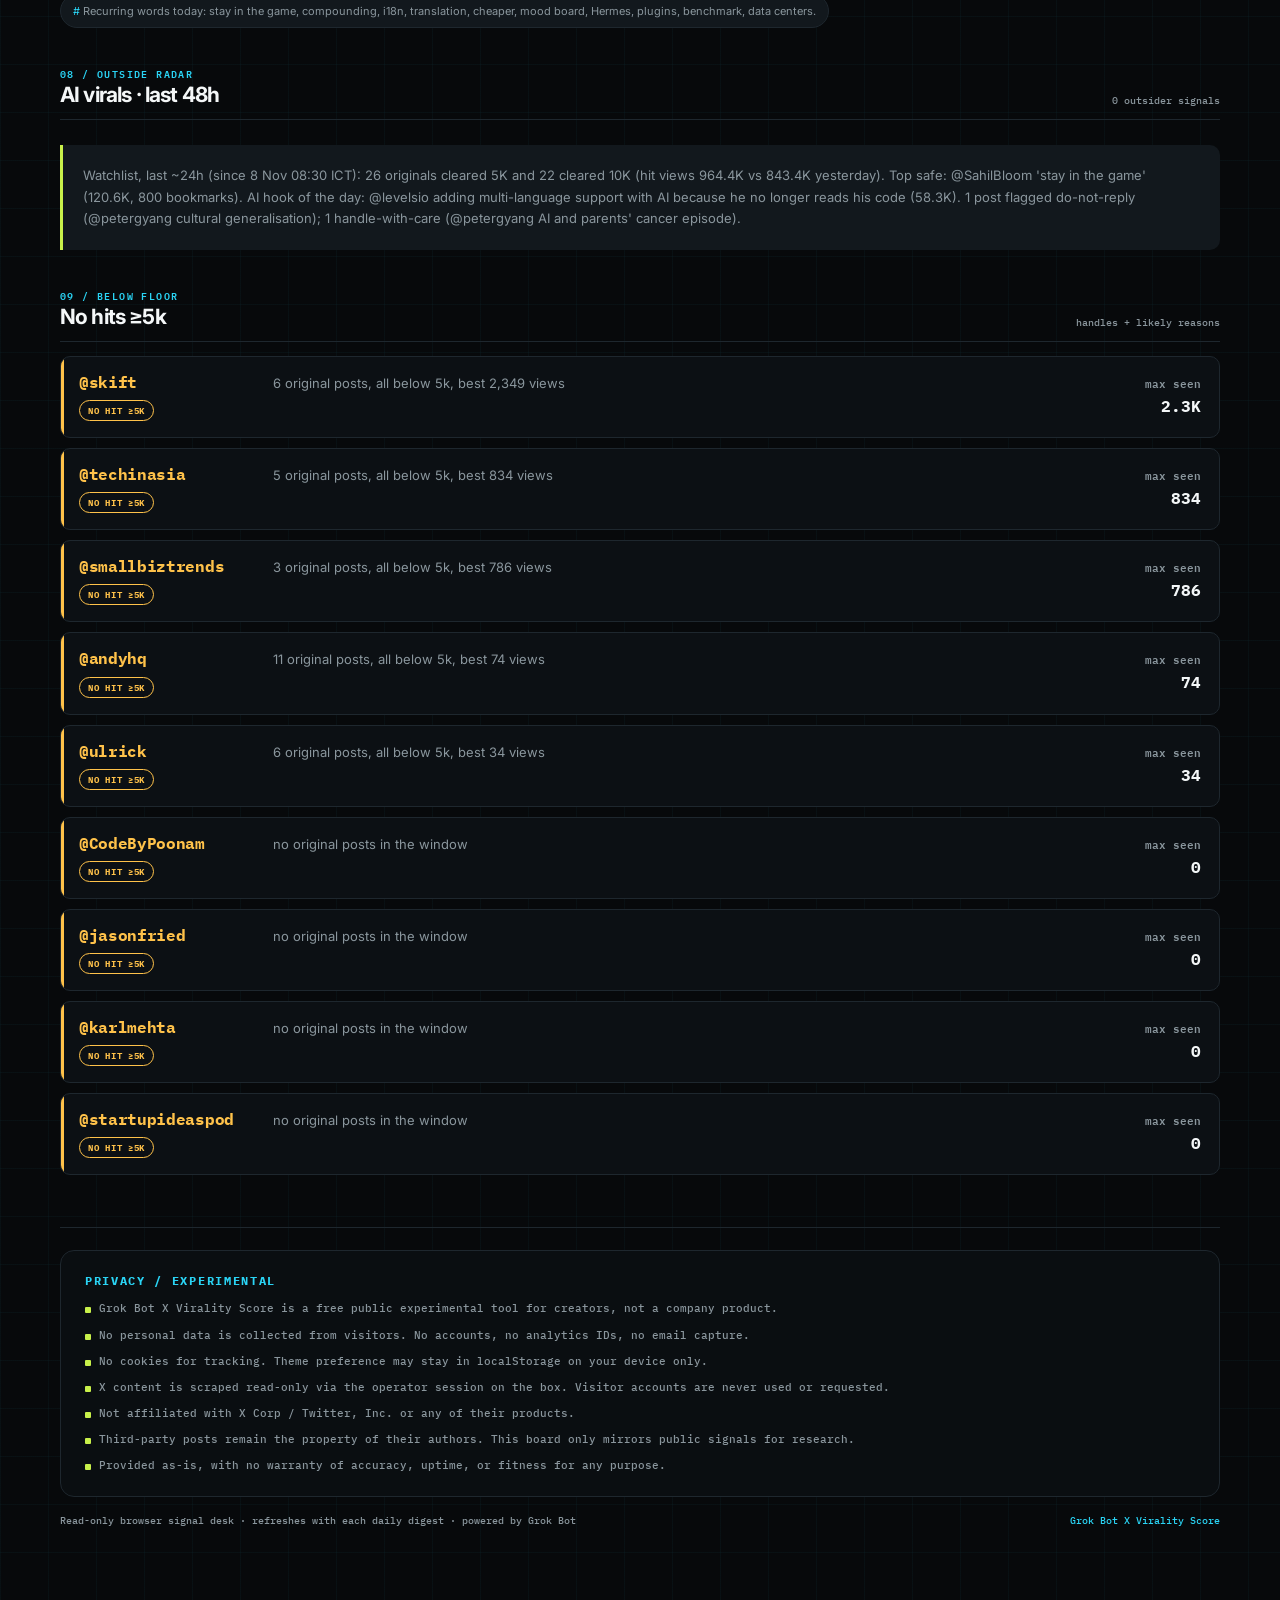
==== commit 8aaaa20e: "Weekly scorecard 2026-11-09" ====
--- a/index.html
+++ b/index.html
@@ -955,10 +955,17 @@
   renderNoHits(normalizeNoHits(d.no_hits));
   try{renderScorecard(d.scorecard)}catch(e){console.error(e)}
 }
+function scTrend(a){const h=(a&&a.history||[]).filter(x=>x.followers!==undefined);if(h.length<2)return'';
+  const T=a.target_followers||[];const t0=Date.parse(h[0].week_ending),pts=h.map(x=>[Date.parse(x.week_ending),x.followers]);
+  const tp=T.map(x=>[Date.parse(x.date),x.value!==undefined?x.value:x.low]);const tmax=Math.max(...tp.map(x=>x[0]),...pts.map(x=>x[0]));
+  const ymax=Math.max(...pts.map(x=>x[1]),...tp.map(x=>x[1]))*1.1||1;const W=300,H=90,P=6;
+  const X=t=>P+(t-t0)/(tmax-t0||1)*(W-2*P),Y=v=>H-P-(v/ymax)*(H-2*P);
+  const line=(arr,c,dash)=>`<polyline fill="none" stroke="${c}" stroke-width="2" ${dash?'stroke-dasharray="4 3"':''} points="${arr.map(x=>X(x[0]).toFixed(1)+','+Y(x[1]).toFixed(1)).join(' ')}"/>`;
+  return `<div class="sc-note">Follower trend vs target (solid = actual, dashed = target to ${esc(T.length?T[T.length-1].date:'')})</div><svg viewBox="0 0 ${W} ${H}" width="100%" role="img" aria-label="Follower trend vs target">${tp.length?line([[pts[0][0],pts[0][1]]].concat(tp),'#8a8f98',true):''}${line(pts,'var(--cyan)')}${pts.map(x=>`<circle cx="${X(x[0]).toFixed(1)}" cy="${Y(x[1]).toFixed(1)}" r="3" fill="var(--cyan)"/>`).join('')}</svg>`}
 function scWeek(a){if(!a||!a.latest)return'';const L=a.latest;const na=v=>v===null||v===undefined?'n/a':v;
   const rows=[['Followers',`${L.followers} (${L.followers_change>=0?'+':''}${L.followers_change})`],['Posts this week',`${L.posts_week}: ${L.originals} originals, ${L.replies} replies`],['Views',`${L.views} total · median ${L.median_views_per_original} per original`],['Engagement rate',`${L.engagement_rate_pct.toFixed(1)}%`],['Media originals',na(L.media_originals)],['Link clicks',na(L.link_clicks)],['Profile visits',na(L.profile_visits)],['Bookmarks',na(L.bookmarks)]];
   const h=(a.history||[]);
-  return `<div class="sc-status" style="color:var(--text)">Week to ${esc(L.week_ending)} · ${esc(a.status_text||'')}</div><div>${rows.map(r=>`<div class="sc-row"><span>${esc(r[0])}</span>${esc(r[1])}</div>`).join('')}</div><div class="sc-note">Best: <a href="${esc(L.best.url)}" target="_blank" rel="noopener">${esc(L.best.text)} (${L.best.views} views) ↗</a><br>Worst: <a href="${esc(L.worst.url)}" target="_blank" rel="noopener">${esc(L.worst.text)} (${L.worst.views} views) ↗</a></div>${(a.fixes||[]).length?`<div class="sc-note">Fixes: ${a.fixes.map(esc).join(' · ')}</div>`:''}<div class="sc-note">Weekly history: ${h.map(x=>`${esc(x.label)} ${x.followers} followers${x.views!==undefined?', '+x.views+' views':''}`).join(' → ')}</div>`}
+  return `<div class="sc-status" style="color:var(--text)">Week to ${esc(L.week_ending)} · ${esc(a.status_text||'')}</div><div>${rows.map(r=>`<div class="sc-row"><span>${esc(r[0])}</span>${esc(r[1])}</div>`).join('')}</div><div class="sc-note">Best: <a href="${esc(L.best.url)}" target="_blank" rel="noopener">${esc(L.best.text)} (${L.best.views} views) ↗</a><br>Worst: <a href="${esc(L.worst.url)}" target="_blank" rel="noopener">${esc(L.worst.text)} (${L.worst.views} views) ↗</a></div>${(a.fixes||[]).length?`<div class="sc-note">Fixes: ${a.fixes.map(esc).join(' · ')}</div>`:''}${scTrend(a)}<div class="sc-note">Weekly history: ${h.map(x=>`${esc(x.label)} ${x.followers} followers${x.views!==undefined?', '+x.views+' views':''}`).join(' → ')}</div>`}
 function renderScorecard(sc){
   const wrap=document.getElementById('scorecard-wrap');if(!wrap)return;
   const panels=sc&&Array.isArray(sc.panels)?sc.panels:[];if(!panels.length){wrap.hidden=true;return}
